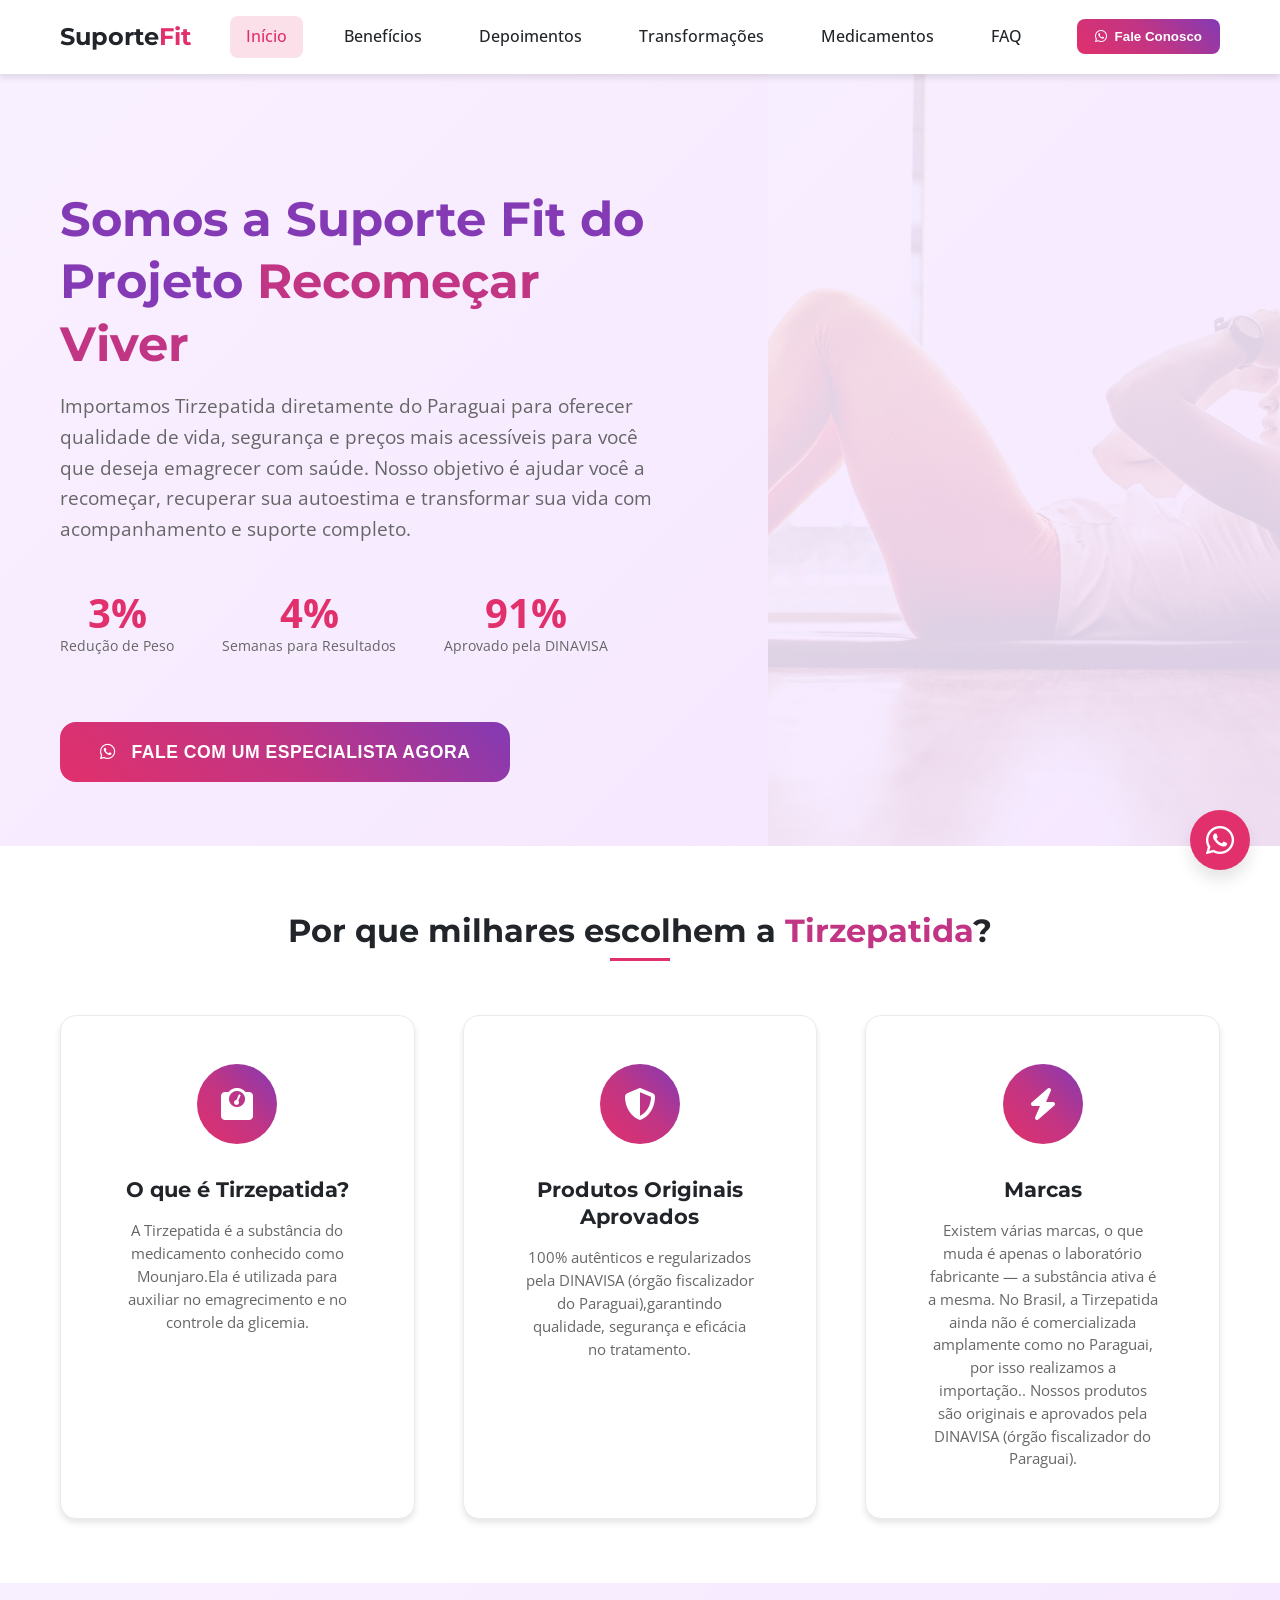
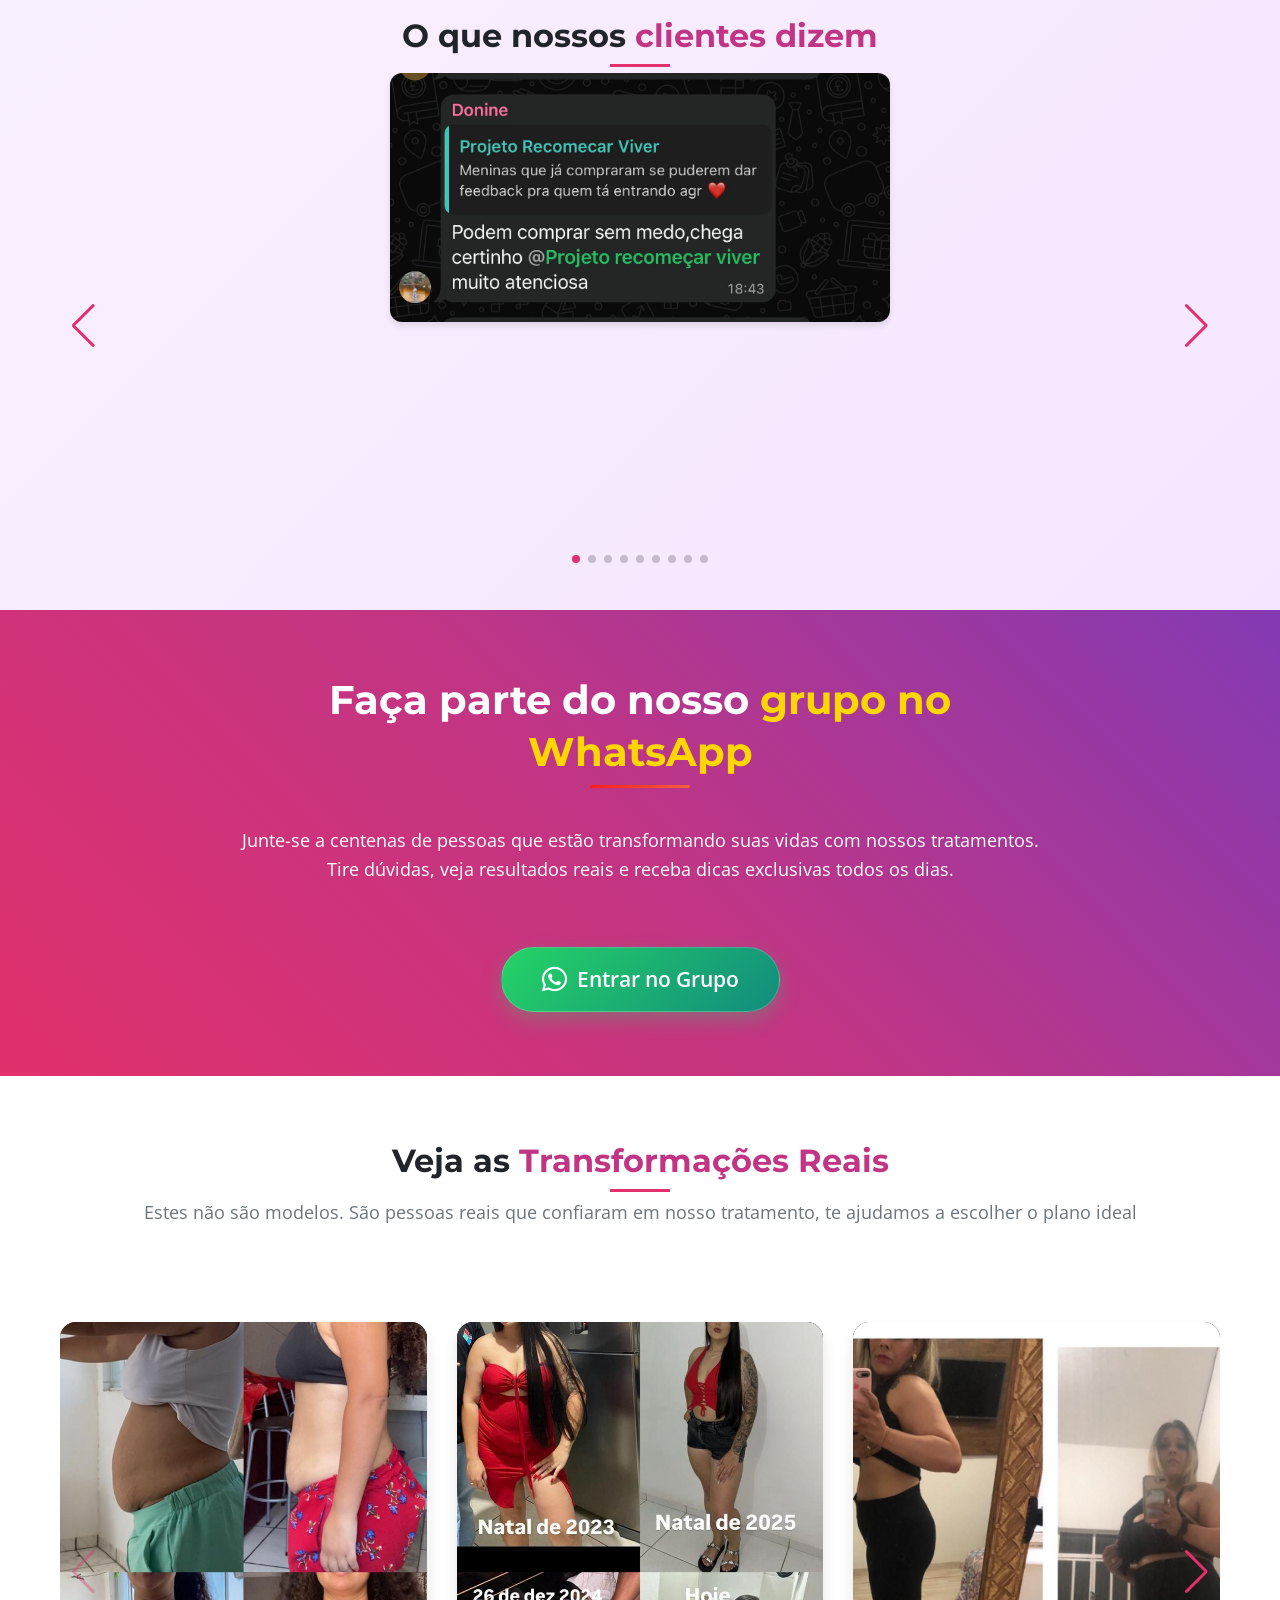
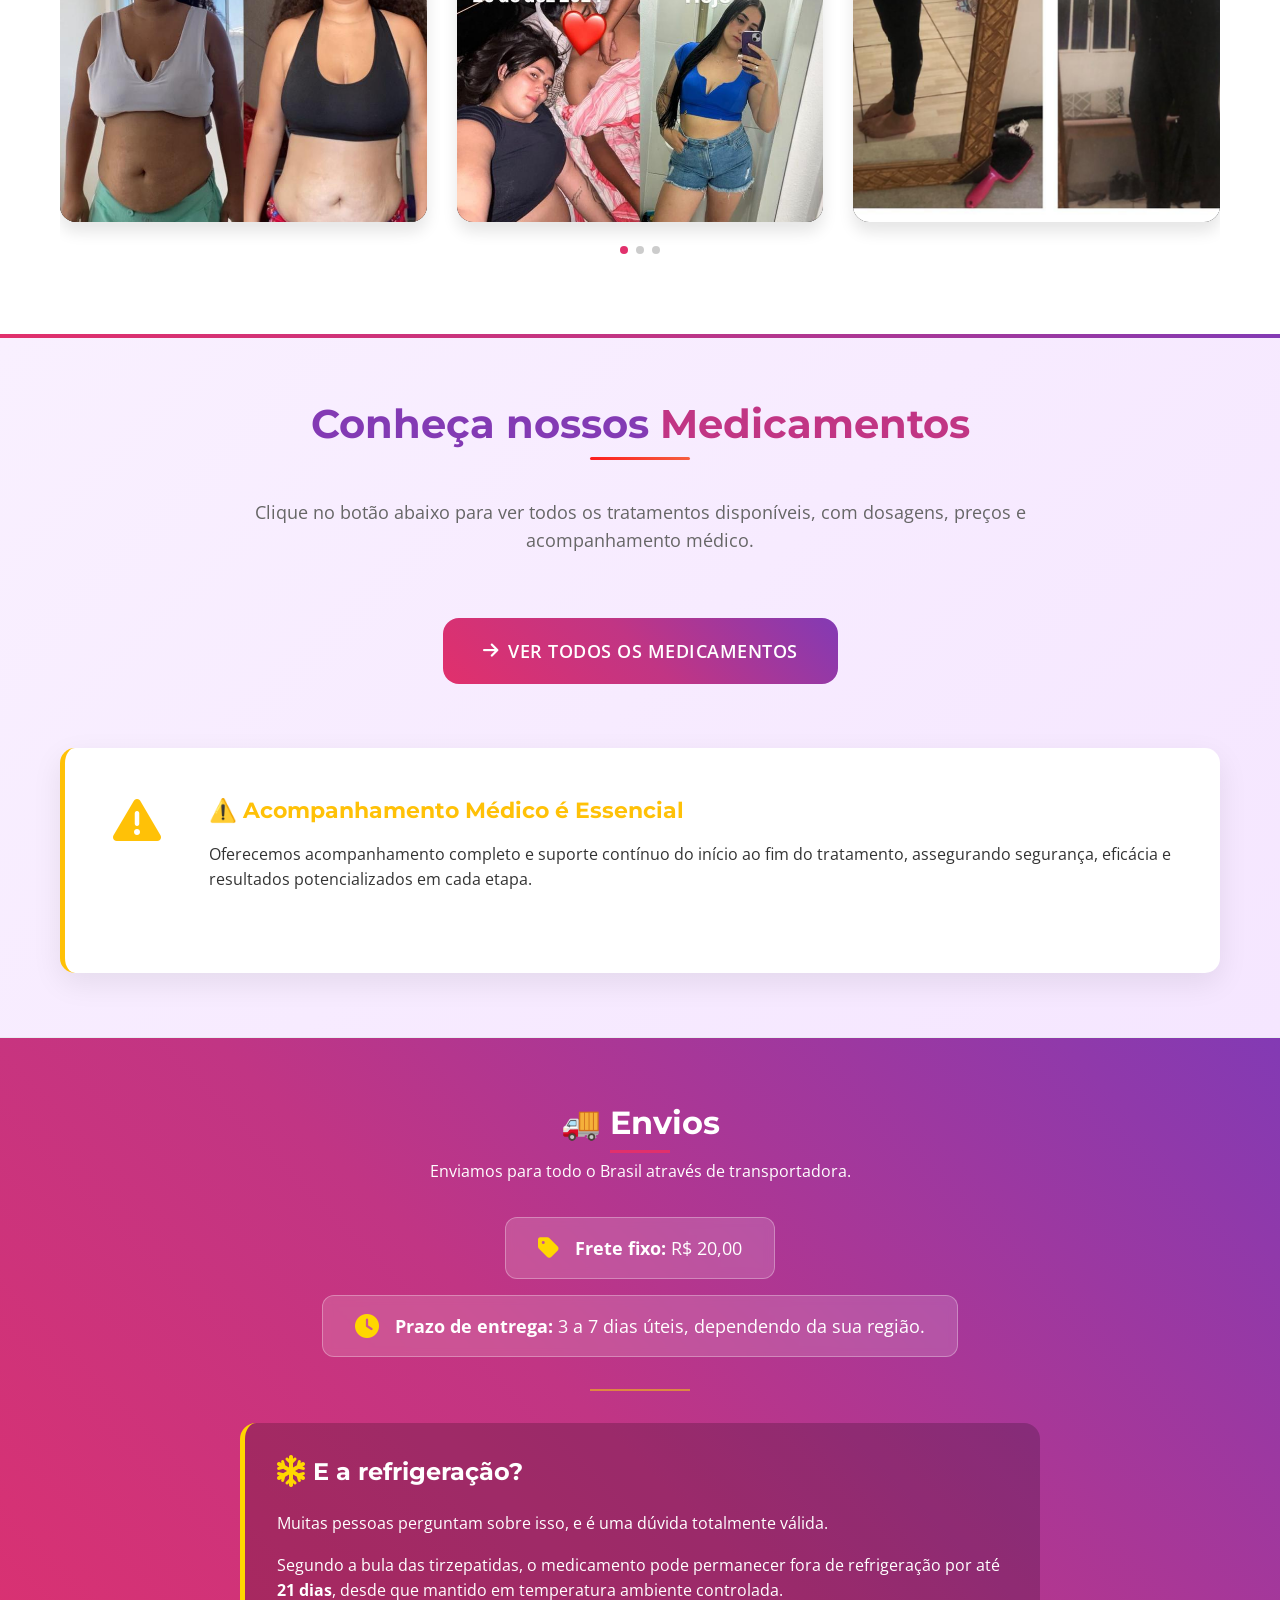
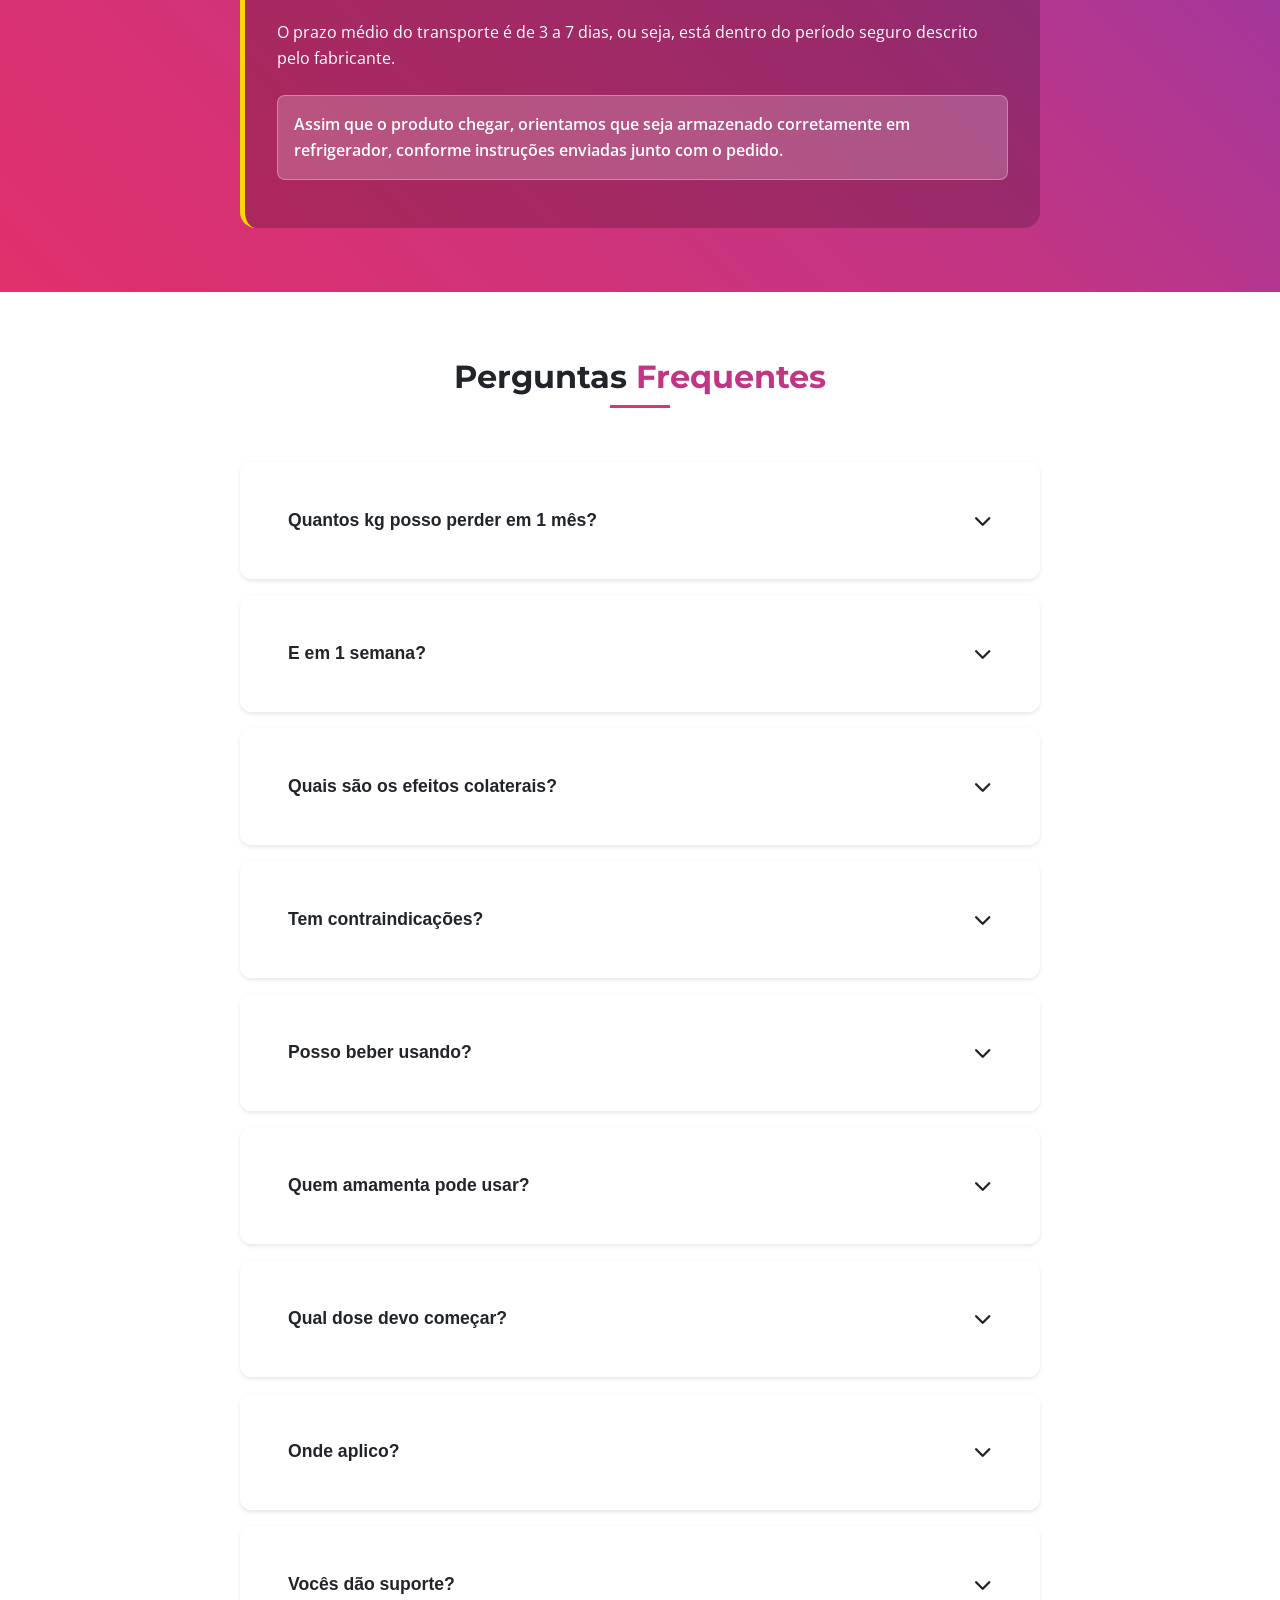
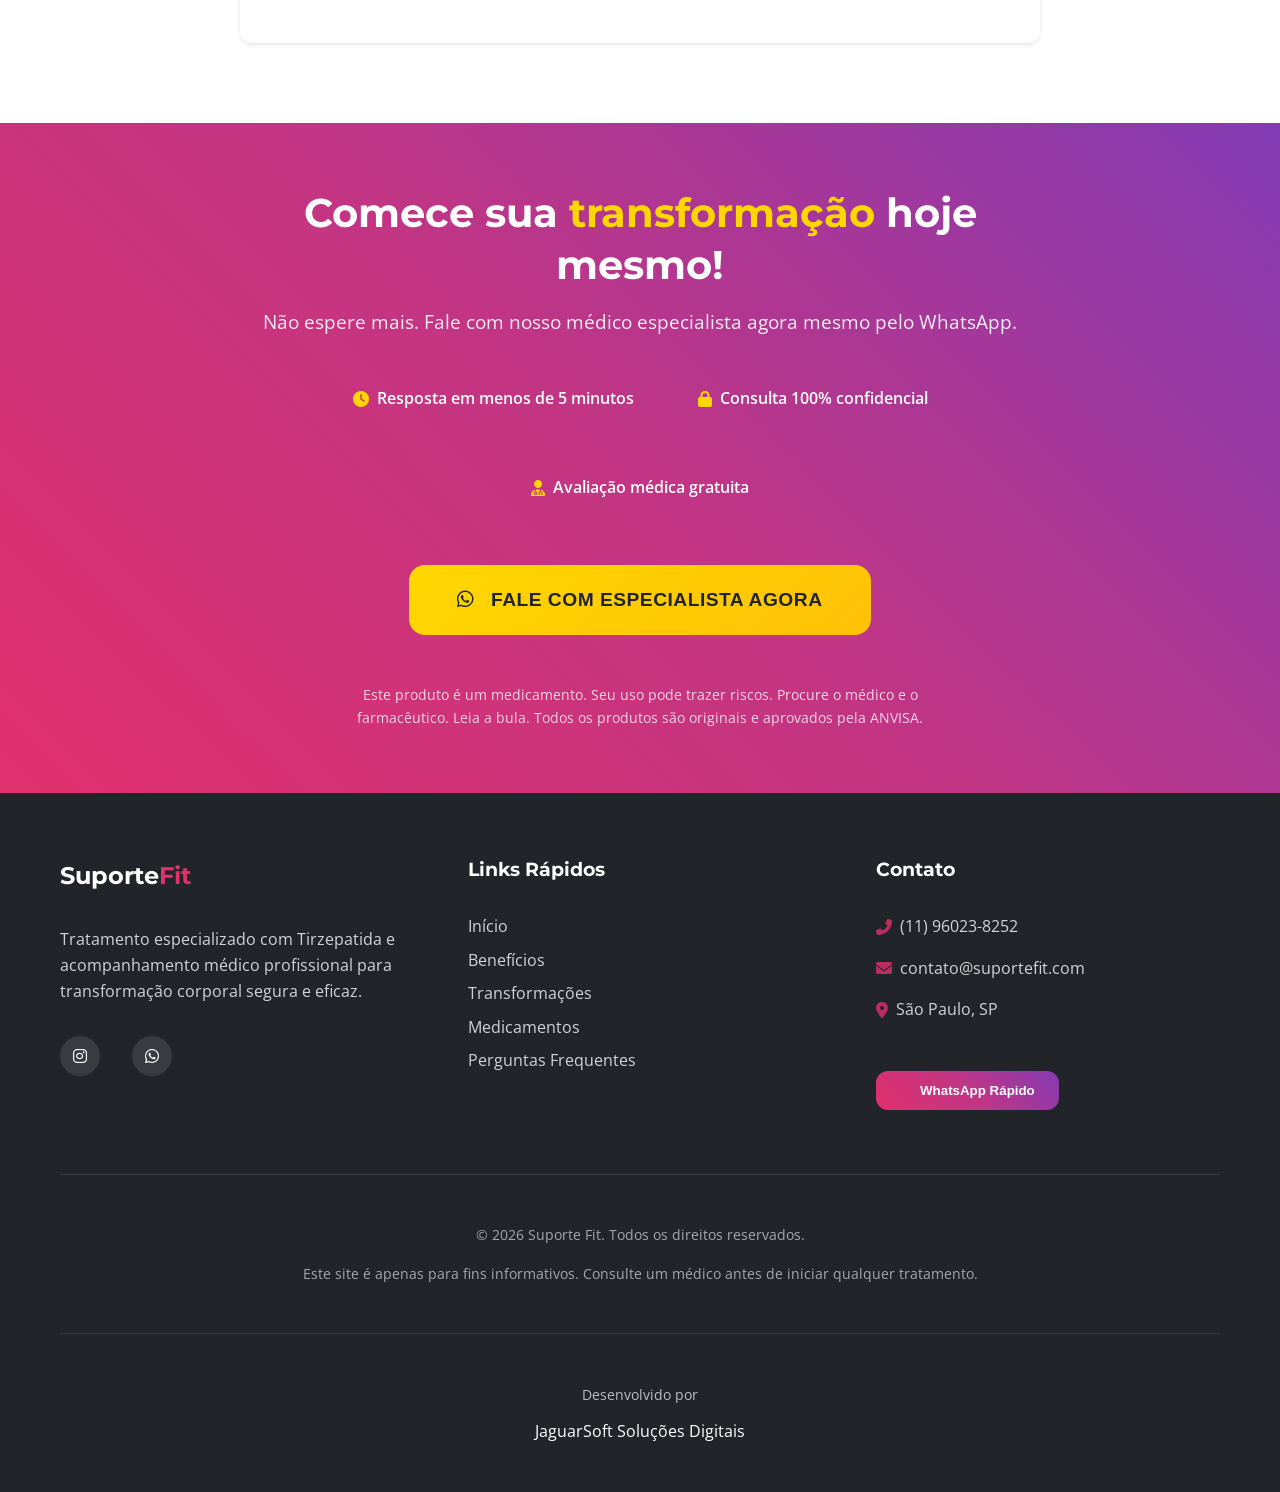
==== index.html @ f331bece "update: fotos" ====
<!DOCTYPE html>
<html lang="pt-br">
<head>
    <meta charset="UTF-8">
    <meta name="viewport" content="width=device-width, initial-scale=1.0">
    <title>Suporte Fit | Transforme Seu Corpo com Tirzepatida</title>
    
    <!-- Fonts -->
    <link rel="preconnect" href="https://fonts.googleapis.com">
    <link rel="preconnect" href="https://fonts.gstatic.com" crossorigin>
    <link href="https://fonts.googleapis.com/css2?family=Montserrat:wght@300;400;500;600;700&family=Open+Sans:wght@300;400;600&display=swap" rel="stylesheet">
    
    <!-- Icons -->
    <link rel="stylesheet" href="https://cdnjs.cloudflare.com/ajax/libs/font-awesome/6.4.0/css/all.min.css">
    
    <!-- Swiper CSS -->
    <link rel="stylesheet" href="https://cdn.jsdelivr.net/npm/swiper@9/swiper-bundle.min.css">
    
    
    <link rel="icon" type="image/x-icon" href="assets/favicon.ico">
    <!-- Nosso CSS externo -->
    <link rel="stylesheet" href="assets/css/style.css">
</head>
<body>
    <!-- WhatsApp Float Button -->
    <div class="whatsapp-float">
        <a href="https://api.whatsapp.com/message/MMY5Y3WPRLYHJ1?autoload=1&app_absent=0" target="_blank" aria-label="Fale conosco no WhatsApp">
            <i class="fab fa-whatsapp"></i>
            <span class="float-text">Fale Conosco</span>
        </a>
    </div>

    <!-- Header & Navigation -->
    <header class="header">
        <div class="container">
            <nav class="navbar">
                <a href="index.html" class="logo">
                    <span class="logo-text">Suporte<span class="logo-highlight">Fit</span></span>
                </a>
                
                <ul class="nav-menu">
                    <li><a href="#home" class="nav-link active">Início</a></li>
                    <li><a href="#beneficios" class="nav-link">Benefícios</a></li>
                    <li><a href="#depoimentos" class="nav-link">Depoimentos</a></li>
                    <li><a href="#transformacoes" class="nav-link">Transformações</a></li>
                    <li><a href="produtos.html" class="nav-link">Medicamentos</a></li>
                    <li><a href="#faq" class="nav-link">FAQ</a></li>
                </ul>
                
                <button class="whatsapp-nav-btn">
                    <i class="fab fa-whatsapp"></i>
                    <span>Fale Conosco</span>
                </button>
                
                <div class="hamburger">
                    <span class="bar"></span>
                    <span class="bar"></span>
                    <span class="bar"></span>
                </div>
            </nav>
        </div>
    </header>

    <!-- Hero Section -->
    <section id="home" class="hero">
        <div class="container">
            <div class="hero-content">
                <h1 class="hero-title">Somos a Suporte Fit do Projeto <span class="highlight">Recomeçar Viver</span></h1>
                <p class="hero-subtitle">Importamos Tirzepatida diretamente do Paraguai para oferecer qualidade de vida, segurança e preços mais acessíveis para você que deseja emagrecer com saúde. Nosso objetivo é ajudar você a recomeçar, recuperar sua autoestima e transformar sua vida com acompanhamento e suporte completo.</p>
                <div class="hero-stats">
                    <div class="stat">
                        <span class="stat-number">-26,6%</span>
                        <span class="stat-label">Redução de Peso</span>
                    </div>
                    <div class="stat">
                        <span class="stat-number">4</span>
                        <span class="stat-label">Semanas para Resultados</span>
                    </div>
                    <div class="stat">
                        <span class="stat-number">100%</span>
                        <span class="stat-label">Aprovado pela DINAVISA</span>
                    </div>
                </div>
                <button class="cta-button hero-cta">
                    <i class="fab fa-whatsapp"></i>
                    FALE COM UM ESPECIALISTA AGORA
                </button>
            </div>
        </div>
    </section>

    <!-- Benefits Section -->
    <section id="beneficios" class="benefits">
        <div class="container">
            <h2 class="section-title">Por que milhares escolhem a <span class="highlight">Tirzepatida</span>?</h2>
            <div class="benefits-grid">
                <div class="benefit-card">
                    <div class="benefit-icon">
                        <i class="fas fa-weight-scale"></i>
                    </div>
                    <h3>O que é Tirzepatida?</h3>
                    <p>A Tirzepatida é a substância do medicamento conhecido como Mounjaro.Ela é utilizada para auxiliar no emagrecimento e no controle da glicemia.</p>
                </div>
                <div class="benefit-card">
                    <div class="benefit-icon">
                        <i class="fas fa-shield-alt"></i>
                    </div>
                    <h3>Produtos Originais Aprovados</h3>
                    <p>100% autênticos e regularizados pela DINAVISA (órgão fiscalizador do Paraguai),garantindo qualidade, segurança e eficácia no tratamento.</p>
                </div>
                <div class="benefit-card">
                    <div class="benefit-icon">
                        <i class="fas fa-bolt"></i>
                    </div>
                    <h3>Marcas</h3>
                    <p>Existem várias marcas, o que muda é apenas o laboratório fabricante — a substância ativa é a mesma.
                        No Brasil, a Tirzepatida ainda não é comercializada amplamente como no Paraguai, por isso realizamos a importação..

                  Nossos produtos são originais e aprovados pela DINAVISA (órgão fiscalizador do Paraguai).</p>
                </div>
            </div>
        </div>
    </section>
    <!-- Testimonials Carousel -->
    <section id="depoimentos" class="testimonials">
        <div class="container">
            <h2 class="section-title">O que nossos <span class="highlight">clientes dizem</span></h2>
            <div class="swiper testimonials-swiper">
                <div class="swiper-wrapper">
                    <!-- Slide 1 -->
                    <div class="swiper-slide">
                        <img src="assets/img/depoimento-1.jpeg" alt="Depoimento" class="testimonial-image">
                    </div>
                    <!-- Slide 2 -->
                    <div class="swiper-slide">
                        <img src="assets/img/depoimento-2.jpeg" alt="Depoimento" class="testimonial-image">
                    </div>
                    <!-- Slide 3 -->
                    <div class="swiper-slide">
                        <img src="assets/img/depoimento-3.jpeg" alt="Depoimento" class="testimonial-image">
                    </div>
                    <!-- Slide 4 -->
                    <div class="swiper-slide">
                        <img src="assets/img/depoimento-4.jpeg" alt="Depoimento" class="testimonial-image">
                    </div>
                    <!-- Slide 5 -->
                    <div class="swiper-slide">
                        <img src="assets/img/depoimento-5.jpeg" alt="Depoimento" class="testimonial-image">
                    </div>
                    <!-- Slide 6 -->
                    <div class="swiper-slide">
                        <img src="assets/img/depoimento-6.jpeg" alt="Depoimento" class="testimonial-image">
                    </div>
                    <!-- Slide 7 -->
                    <div class="swiper-slide">
                        <img src="assets/img/depoimento-7.jpeg" alt="Depoimento" class="testimonial-image">
                    </div>
                    <!-- Slide 8 -->
                    <div class="swiper-slide">
                        <img src="assets/img/depoimento-8.jpeg" alt="Depoimento" class="testimonial-image">
                    </div>
                    <!-- Slide 9 -->
                    <div class="swiper-slide">
                        <img src="assets/img/depoimento-9.jpeg" alt="Depoimento" class="testimonial-image">
                    </div>
                    <!-- Adicione mais slides conforme necessário -->
                </div>
                <!-- Paginação (bolinhas) -->
                <div class="swiper-pagination"></div>
                <!-- Setas de navegação (opcional) -->
                <div class="swiper-button-next"></div>
                <div class="swiper-button-prev"></div>
            </div>
        </div>
    </section>
    <!-- Faça Parte do nosso Grupo -->
    <section id="grupo-whatsapp" class="grupo-whatsapp-section">
        <div class="container">
            <div class="section-header">
                <h2 class="section-title">Faça parte do nosso <span class="highlight">grupo no WhatsApp</span></h2>
                <p class="section-subtitle">Junte-se a centenas de pessoas que estão transformando suas vidas com nossos tratamentos. Tire dúvidas, veja resultados reais e receba dicas exclusivas todos os dias.</p>
                </div>

            <div class="grupo-whatsapp-btn-container">
                <a href="https://chat.whatsapp.com/D7OwinF6PhWEc9DKPg7VlL?mode=gi_t" target="_blank" class="grupo-whatsapp-btn">
                    <i class="fab fa-whatsapp"></i> Entrar no Grupo
                </a>
            </div>
        </div>
    </section>

    <!-- Transformations Carousel (única imagem por card) -->
    <section id="transformacoes" class="transformations">
        <div class="container">
            <h2 class="section-title">Veja as <span class="highlight">Transformações Reais</span></h2>
            <p class="section-subtitle">Estes não são modelos. São pessoas reais que confiaram em nosso tratamento, te ajudamos a escolher o plano ideal</p>
            <div class="swiper transformations-swiper">
                <div class="swiper-wrapper">
                    <!-- Slide 1 - -->
                    <div class="swiper-slide">
                        <div class="transformation-card-single">
                            <img src="assets/img/trasformacao-1.jpeg" alt="transformação" class="transformation-image">
                            <div class="transformation-overlay">
                                <p class="result">-Quer perder até 10kg ?</p>
                                <p class="testimonial">"Recuperei minha autoestima e hoje me sinto muito mais saudável."</p>
                                <button class="plan-button-original whatsapp-btn-small" data-person="">
                                    <i class="fab fa-whatsapp"></i> QUERO ESSES RESULTADOS
                                </button>
                            </div>
                        </div>
                    </div>
                    
                    <!-- Slide 2 -  -->
                    <div class="swiper-slide">
                        <div class="transformation-card-single">
                            <img src="assets/img/trasformacao-2.jpeg" alt="transformação" class="transformation-image">
                            <div class="transformation-overlay">
                                <p class="result">-18kg em 3 meses</p>
                                <p class="testimonial">"Depois de tentar várias dietas sem sucesso, finalmente encontrei uma solução."</p>
                                <button class="plan-button-original whatsapp-btn-small" data-person="">
                                    <i class="fab fa-whatsapp"></i> QUERO ESSES RESULTADOS
                                </button>
                            </div>
                        </div>
                    </div>
                    
                    <!-- Slide 3-->
                    <div class="swiper-slide">
                        <div class="transformation-card-single">
                            <img src="assets/img/trasformacao-3.png" alt="transformação" class="transformation-image">
                            <div class="transformation-overlay">
                                <p class="result">-20kg + Qualidade de vida</p>
                                <p class="testimonial">"O tratamento mudou minha vida completamente. Hoje tenho mais energia."</p>
                                <button class="plan-button-original whatsapp-btn-small" data-person="">
                                    <i class="fab fa-whatsapp"></i> QUERO ESSES RESULTADOS
                                </button>
                            </div>
                        </div>
                    </div>
                    <!-- Slide 4 -->
                    <div class="swiper-slide">
                        <div class="transformation-card-single">
                            <img src="assets/img/trasformacao-4.jpeg" alt="transformação" class="transformation-image">
                            <div class="transformation-overlay">
                                <p class="result">-18kg em 3 meses</p>
                                <p class="testimonial">"Depois de tentar várias dietas sem sucesso, finalmente encontrei uma solução."</p>
                                <button class="plan-button-original whatsapp-btn-small" data-person="">
                                    <i class="fab fa-whatsapp"></i> QUERO ESSES RESULTADOS
                                </button>
                            </div>
                        </div>
                    </div>
                    
                    <!-- Slide 5 -->
                    <div class="swiper-slide">
                        <div class="transformation-card-single">
                            <img src="assets/img/trasformacao-5.jpeg" alt="transformação" class="transformation-image">
                            <div class="transformation-overlay">
                                <p class="result">-20kg + Qualidade de vida</p>
                                <p class="testimonial">"O tratamento mudou minha vida completamente. Hoje tenho mais energia."</p>
                                <button class="plan-button-original whatsapp-btn-small" data-person="">
                                    <i class="fab fa-whatsapp"></i> QUERO ESSES RESULTADOS
                                </button>
                            </div>
                        </div>
                    </div>
                    
                    <!-- Adicione mais slides conforme necessário -->
                </div>
                
                <!-- Paginação e navegação -->
                <div class="swiper-pagination"></div>
                <div class="swiper-button-next"></div>
                <div class="swiper-button-prev"></div>
            </div>
        </div>
    </section>    
    <!-- Seção de Medicamentos (agora redireciona para a página de produtos) -->
    <section id="medicamentos" class="plans-original">
        <div class="container">
            <div class="section-header">
                <h2 class="section-title">Conheça nossos <span class="highlight">Medicamentos</span></h2>
                <p class="section-subtitle">
                    Clique no botão abaixo para ver todos os tratamentos disponíveis, com dosagens, preços e acompanhamento médico.
                </p>
            </div>

            <div class="text-center" style="text-align: center; margin: 3rem 0;">
                <a href="produtos.html" class="cta-button no-wa" style="text-decoration: none; display: inline-flex; align-items: center; gap: 10px;">
                    <i class="fas fa-arrow-right"></i>
                    VER TODOS OS MEDICAMENTOS
                </a>
            </div>

            <!-- Mantém o aviso médico para informação (opcional) -->
            <section class="medical-notice-original" aria-labelledby="medicalNoticeTitle">
                <div class="notice-icon">
                    <i class="fas fa-exclamation-triangle" aria-hidden="true"></i>
                </div>
                <div class="notice-content">
                    <h4 id="medicalNoticeTitle">⚠️ Acompanhamento Médico é Essencial</h4>
                    <p>
                        Oferecemos acompanhamento completo e suporte contínuo do início ao fim do tratamento, assegurando segurança, eficácia e resultados potencializados em cada etapa.
                    </p>
                    <!-- (pode manter ou remover os detalhes, fica a seu critério) -->
                </div>
            </section>
        </div>
    </section>
    <!-- Seção de Envio e Refrigeração -->
    <section class="shipping-section highlight-bg">
        <div class="container">
            <div class="shipping-content">
            <h2 class="section-title">🚚 <span class="highlight">Envios</span></h2>
            <p class="shipping-text">Enviamos para todo o Brasil através de transportadora.</p>

            <div class="shipping-details">
                <div class="shipping-item">
                    <i class="fas fa-tag"></i>
                    <span><strong>Frete fixo:</strong> R$ 20,00</span>
                </div>
                <div class="shipping-item">
                    <i class="fas fa-clock"></i>
                    <span><strong>Prazo de entrega:</strong> 3 a 7 dias úteis, dependendo da sua região.</span>
                </div>
            </div>

            <hr class="shipping-divider">

                <div class="refrigeration-info">
                <h3><i class="fas fa-snowflake"></i> E a refrigeração?</h3>
                <p>Muitas pessoas perguntam sobre isso, e é uma dúvida totalmente válida.</p>
                <p>Segundo a bula das tirzepatidas, o medicamento pode permanecer fora de refrigeração por até <strong>21 dias</strong>, desde que mantido em temperatura ambiente controlada.</p>
                <p>O prazo médio do transporte é de 3 a 7 dias, ou seja, está dentro do período seguro descrito pelo fabricante.</p>
                <p class="refrigeration-note">Assim que o produto chegar, orientamos que seja armazenado corretamente em refrigerador, conforme instruções enviadas junto com o pedido.</p>
                </div>
            </div>
        </div>
    </section>
    <!-- FAQ -->
    <section id="faq" class="faq">
        <div class="container">
            <h2 class="section-title">Perguntas <span class="highlight">Frequentes</span></h2>
            <div class="faq-grid">
                <div class="faq-item">
                    <button class="faq-question">
                        Quantos kg posso perder em 1 mês?
                        <i class="fas fa-chevron-down"></i>
                    </button>
                    <div class="faq-answer">
                        <p>Depende do organismo e da alimentação. Em média, pessoas relatam perda de 3 a 7kg no primeiro mês.</p>
                    </div>
                </div>

                <div class="faq-item">
                    <button class="faq-question">
                        E em 1 semana?
                        <i class="fas fa-chevron-down"></i>
                    </button>
                    <div class="faq-answer">
                        <p>Na primeira semana pode haver redução de inchaço e retenção, mas os resultados variam de pessoa para pessoa.</p>
                    </div>
                </div>

                <div class="faq-item">
                    <button class="faq-question">
                        Quais são os efeitos colaterais?
                        <i class="fas fa-chevron-down"></i>
                    </button>
                    <div class="faq-answer">
                        <p>Os mais comuns são:</p>
                        <ul>
                            <li>Náusea leve</li>
                            <li>Sensação de estômago cheio</li>
                            <li>Diminuição do apetite</li>
                        </ul>
                        <p>Normalmente são leves e melhoram com o tempo.</p>
                    </div>
                </div>

                <div class="faq-item">
                    <button class="faq-question">
                        Tem contraindicações?
                        <i class="fas fa-chevron-down"></i>
                    </button>
                    <div class="faq-answer">
                        <p>Não é indicado para:</p>
                        <ul>
                            <li>Gestantes</li>
                            <li>Mulheres que estão amamentando</li>
                            <li>Pessoas com histórico de alguns problemas hormonais específicos</li>
                        </ul>
                        <p>Sempre orientamos buscar avaliação médica.</p>
                    </div>
                </div>

                <div class="faq-item">
                    <button class="faq-question">
                        Posso beber usando?
                        <i class="fas fa-chevron-down"></i>
                    </button>
                    <div class="faq-answer">
                        <p>O ideal é evitar ou reduzir o consumo de álcool para melhores resultados.</p>
                    </div>
                </div>

                <div class="faq-item">
                    <button class="faq-question">
                        Quem amamenta pode usar?
                        <i class="fas fa-chevron-down"></i>
                    </button>
                    <div class="faq-answer">
                        <p>Não é indicado durante a amamentação.</p>
                    </div>
                </div>

                <div class="faq-item">
                    <button class="faq-question">
                        Qual dose devo começar?
                        <i class="fas fa-chevron-down"></i>
                    </button>
                    <div class="faq-answer">
                        <p>A maioria das pessoas inicia com 2,5mg.</p>
                    </div>
                </div>

                <div class="faq-item">
                    <button class="faq-question">
                        Onde aplico?
                        <i class="fas fa-chevron-down"></i>
                    </button>
                    <div class="faq-answer">
                        <p>A aplicação é subcutânea (embaixo da pele), geralmente:</p>
                        <ul>
                            <li>Abdômen</li>
                            <li>Coxa</li>
                            <li>Braço</li>
                        </ul>
                    </div>
                </div>

                <div class="faq-item">
                    <button class="faq-question">
                        Vocês dão suporte?
                        <i class="fas fa-chevron-down"></i>
                    </button>
                    <div class="faq-answer">
                        <p>Sim. Ensinamos como fracionar, como aplicar, onde aplicar e o armazenamento correto.</p>
                        <p>Tudo através de vídeos explicativos e tutoriais, além de suporte direto no WhatsApp.</p>
                    </div>
                </div>

            </div>
        </div>
    </section>
    <!-- CTA Section -->
    <section class="cta">
        <div class="container">
            <div class="cta-content">
                <h2 class="cta-title">Comece sua <span class="highlight">transformação</span> hoje mesmo!</h2>
                <p class="cta-text">Não espere mais. Fale com nosso médico especialista agora mesmo pelo WhatsApp.</p>
                <div class="cta-features">
                    <div class="cta-feature">
                        <i class="fas fa-clock"></i>
                        <span>Resposta em menos de 5 minutos</span>
                    </div>
                    <div class="cta-feature">
                        <i class="fas fa-lock"></i>
                        <span>Consulta 100% confidencial</span>
                    </div>
                    <div class="cta-feature">
                        <i class="fas fa-user-md"></i>
                        <span>Avaliação médica gratuita</span>
                    </div>
                </div>
                <button class="cta-button whatsapp-cta">
                    <i class="fab fa-whatsapp"></i>
                    FALE COM ESPECIALISTA AGORA
                </button>
                <p class="cta-note">Este produto é um medicamento. Seu uso pode trazer riscos. Procure o médico e o farmacêutico. Leia a bula. Todos os produtos são originais e aprovados pela ANVISA.</p>
            </div>
        </div>
    </section>
    <!-- Footer -->
    <footer class="footer">
        <div class="container">
            <div class="footer-content">
                <div class="footer-brand">
                    <div class="logo">
                        <span class="logo-text-footer">Suporte<span class="logo-highlight">Fit</span></span>
                    </div>
                    <p class="footer-description">Tratamento especializado com Tirzepatida e acompanhamento médico profissional para transformação corporal segura e eficaz.</p>
                    <div class="social-icons">
                        <a href="https://www.instagram.com/recomecarviver01?igsh=MXBnYmNoMTl4dWh5aw%3D%3D&utm_source=qr" aria-label="Instagram"><i class="fab fa-instagram"></i></a>
                        <!-- <a href="#" aria-label="Facebook"><i class="fab fa-facebook-f"></i></a> -->
                        <a href="https://wa.me/5511960238252" aria-label="WhatsApp"><i class="fab fa-whatsapp"></i></a>
                    </div>
                </div>
                
                <div class="footer-links">
                    <h3>Links Rápidos</h3>
                    <ul>
                        <li><a href="#home">Início</a></li>
                        <li><a href="#beneficios">Benefícios</a></li>
                        <li><a href="#transformacoes">Transformações</a></li>
                        <li><a href="#medicamentos">Medicamentos</a></li>
                        <li><a href="#faq">Perguntas Frequentes</a></li>
                    </ul>
                </div>
                
                <div class="footer-contact">
                    <h3>Contato</h3>
                    <ul>
                        <li><i class="fas fa-phone-alt"></i> (11) 96023-8252</li>
                        <li><i class="fas fa-envelope"></i> contato@suportefit.com</li>
                        <li><i class="fas fa-map-marker-alt"></i> São Paulo, SP</li>
                    </ul>
                    <button class="footer-btn">
                        <i class="fab fa-whatsapp"></i> WhatsApp Rápido
                    </button>
                </div>
            </div>
            
            <div class="footer-bottom">
                <p>&copy; 2023 Suporte Fit. Todos os direitos reservados.</p>
                <p>Este site é apenas para fins informativos. Consulte um médico antes de iniciar qualquer tratamento.</p>
            </div>
            
            <div class="footer-credits">
                <div class="credits-content">
                    <span class="credits-text">Desenvolvido por</span>
                    <div class="jaguarsoft-logo">
                            <text x="40" y="20" font-family="Arial, sans-serif" font-size="14" font-weight="bold" 
                                  fill="url(#jaguarGradient)">
                                JaguarSoft
                            </text>
                            <text x="40" y="27" font-family="Arial, sans-serif" font-size="8" fill="#666">
                                Soluções Digitais
                            </text>
                    </div>
                </div>
            </div>
        </div>
    </footer>

    <!-- Swiper JS -->
    <script src="https://cdn.jsdelivr.net/npm/swiper@9/swiper-bundle.min.js"></script>
    
    <!-- Nosso JavaScript externo -->
    <script src="assets/js/script.js"></script>
</body>
</html>
---- assets/css/style.css ----
/* Reset & Base Styles */
* {
    margin: 0;
    padding: 0;
    box-sizing: border-box;
}

:root {
    /* Cores Rosadas/Arroxeadas do site original */
    --primary: #E1306C;
    --primary-dark: #C13584;
    --primary-darker: #833AB4;
    --secondary: #FD1D1D;
    --accent: #F56040;
    
    /* Gradiente similar ao do site */
    --gradient-primary: linear-gradient(45deg, #E1306C, #C13584, #833AB4);
    --gradient-secondary: linear-gradient(45deg, #FD1D1D, #F56040);
    
    /* Cores neutras */
    --light: #F8F9FA;
    --dark: #212529;
    --gray: #6C757D;
    --light-gray: #F5F5F5;
    --white: #FFFFFF;
    
    /* Cores de texto */
    --text-dark: #333333;
    --text-light: #666666;
    
    /* Cores funcionais */
    --success: #28a745;
    --warning: #ffc107;
    --danger: #dc3545;
    --info: #17a2b8;
    
    /* Tipografia */
    --font-heading: 'Montserrat', sans-serif;
    --font-body: 'Open Sans', sans-serif;
    
    /* Spacing */
    --spacing-xs: 0.5rem;
    --spacing-sm: 1rem;
    --spacing-md: 2rem;
    --spacing-lg: 3rem;
    --spacing-xl: 4rem;
    
    /* Shadows */
    --shadow-sm: 0 2px 4px rgba(0,0,0,0.1);
    --shadow-md: 0 4px 6px rgba(0,0,0,0.1);
    --shadow-lg: 0 10px 15px rgba(0,0,0,0.1);
    --shadow-xl: 0 20px 25px rgba(0,0,0,0.1);
    
    /* Border Radius */
    --radius-sm: 8px;
    --radius-md: 12px;
    --radius-lg: 16px;
    --radius-xl: 24px;
}

html {
    scroll-behavior: smooth;
    scroll-padding-top: 80px;
}

body {
    font-family: var(--font-body);
    line-height: 1.6;
    color: var(--dark);
    background-color: var(--white);
    overflow-x: hidden;
}

.container {
    width: 100%;
    max-width: 1200px;
    margin: 0 auto;
    padding: 0 var(--spacing-sm);
}

/* Typography */
h1, h2, h3, h4 {
    font-family: var(--font-heading);
    font-weight: 700;
    line-height: 1.3;
    margin-bottom: var(--spacing-sm);
}

h1 {
    font-size: 2.5rem;
}

h2 {
    font-size: 2rem;
}

h3 {
    font-size: 1.5rem;
}

p {
    margin-bottom: var(--spacing-sm);
}

.highlight {
    color: var(--primary-dark);
}

.section-title {
    text-align: center;
    margin-bottom: var(--spacing-sm);
    position: relative;
}

.section-title::after {
    content: '';
    position: absolute;
    bottom: -10px;
    left: 50%;
    transform: translateX(-50%);
    width: 60px;
    height: 3px;
    background: var(--primary);
}

.section-subtitle {
    text-align: center;
    color: var(--gray);
    margin-bottom: var(--spacing-lg);
    font-size: 1.1rem;
}

/* Header & Navigation */
.header {
    position: fixed;
    top: 0;
    left: 0;
    width: 100%;
    background: var(--white);
    box-shadow: var(--shadow-md);
    z-index: 1000;
    padding: var(--spacing-sm) 0;
    transition: all 0.3s ease;
}

.navbar {
    display: flex;
    justify-content: space-between;
    align-items: center;
}

.logo {
    display: flex;
    align-items: center;
    gap: var(--spacing-xs);
    text-decoration: none;
}

.logo img {
    width: 40px;
    height: 40px;
}

.plan-card-original img {
    width: 100%;
    height: 250px;       /* altura padrão */
    object-fit: contain; /* mantém proporção sem cortar */
    display: block;
    margin: 20px auto;
}

.peptide-support {
    background: var(--gradient-primary);
    color: white;
    padding: 2rem;
    border-radius: var(--radius-lg);
    margin: 2rem auto;
    text-align: center;
    max-width: 800px;
}

.logo-text {
    font-family: var(--font-heading);
    font-size: 1.5rem;
    font-weight: 700;
    color: var(--dark);
}
.logo-text-footer {
    font-family: var(--font-heading);
    font-size: 1.5rem;
    font-weight: 700;
    color: var(--white);
}
.logo-highlight {
    color: var(--primary);
}

.nav-menu {
    display: flex;
    list-style: none;
    gap: var(--spacing-md);
}

.nav-link {
    text-decoration: none;
    color: var(--dark);
    font-weight: 500;
    padding: var(--spacing-xs) var(--spacing-sm);
    border-radius: var(--radius-sm);
    transition: all 0.3s ease;
}

.nav-link:hover,
.nav-link.active {
    color: var(--primary);
    background: rgba(225, 48, 108, 0.1);
}

.whatsapp-nav-btn {
    background: var(--gradient-primary);
    color: var(--white);
    border: none;
    padding: 0.75rem 1.5rem;
    border-radius: var(--radius-md);
    font-weight: 600;
    cursor: pointer;
    display: flex;
    align-items: center;
    gap: var(--spacing-xs);
    transition: all 0.3s ease;
}

.whatsapp-nav-btn:hover {
    background: var(--gradient-secondary);
    transform: translateY(-2px);
    box-shadow: var(--shadow-md);
}

.hamburger {
    display: none;
    cursor: pointer;
    flex-direction: column;
    gap: 4px;
}

.bar {
    width: 25px;
    height: 3px;
    background: var(--dark);
    border-radius: 2px;
    transition: 0.3s;
}

/* Hero Section */
.hero {
    background: linear-gradient(135deg, #f9f0ff 0%, #f5e6ff 100%);
    padding: 8rem 0 var(--spacing-xl);
    margin-top: 60px;
    position: relative;
    overflow: hidden;
}

.hero::before {
    content: '';
    position: absolute;
    top: 0;
    right: 0;
    width: 40%;
    height: 100%;
    background: url('../img/hero-bg.jpg') no-repeat center/cover;
    opacity: 0.1;
}

.hero-content {
    max-width: 600px;
    position: relative;
    z-index: 1;
}

.hero-title {
    font-size: 3rem;
    margin-bottom: var(--spacing-sm);
    color: var(--primary-darker);
}

.hero-subtitle {
    font-size: 1.2rem;
    color: var(--text-light);
    margin-bottom: var(--spacing-lg);
}

.hero-stats {
    display: flex;
    gap: var(--spacing-lg);
    margin-bottom: var(--spacing-xl);
}

@media (max-width: 768px) {

    .hero {
        padding: 6rem 1.5rem 3rem;
    }

    .hero::before {
        width: 100%;
        height: 100%;
        right: 0;
        opacity: 0.08;
        background-position: center top;
    }

    .hero-content {
        max-width: 100%;
    }

    .hero-title {
        font-size: 2rem;
    }

    .hero-subtitle {
        font-size: 1rem;
    }

    .hero-stats {
        flex-direction: column;
        gap: 1.5rem;
    }
}

.stat {
    text-align: center;
}

.stat-number {
    display: block;
    font-size: 2.5rem;
    font-weight: 700;
    color: var(--primary);
    line-height: 1;
}

.stat-label {
    font-size: 0.9rem;
    color: var(--text-light);
}

.cta-button {
    background: var(--gradient-primary);
    color: var(--white);
    border: none;
    padding: 1.2rem 2.5rem;
    border-radius: var(--radius-lg);
    font-size: 1.1rem;
    font-weight: 600;
    cursor: pointer;
    display: inline-flex;
    align-items: center;
    gap: var(--spacing-sm);
    transition: all 0.3s ease;
    text-transform: uppercase;
    letter-spacing: 0.5px;
}

.cta-button:hover {
    background: var(--gradient-secondary);
    transform: translateY(-3px);
    box-shadow: var(--shadow-lg);
}

/* WhatsApp Float Button */
.whatsapp-float {
    position: fixed;
    bottom: 30px;
    right: 30px;
    z-index: 1000;
}

.whatsapp-float a {
    background: var(--primary);
    color: var(--white);
    width: 60px;
    height: 60px;
    border-radius: 50%;
    display: flex;
    align-items: center;
    justify-content: center;
    text-decoration: none;
    box-shadow: var(--shadow-lg);
    position: relative;
    transition: all 0.3s ease;
    animation: float 3s ease-in-out infinite;
}

.whatsapp-float a:hover {
    background: var(--primary-dark);
    transform: scale(1.1);
    box-shadow: var(--shadow-xl);
}

.whatsapp-float i {
    font-size: 2rem;
}

.float-text {
    position: absolute;
    right: 70px;
    background: var(--white);
    color: var(--dark);
    padding: 8px 15px;
    border-radius: var(--radius-sm);
    font-weight: 600;
    white-space: nowrap;
    box-shadow: var(--shadow-md);
    opacity: 0;
    visibility: hidden;
    transition: all 0.3s ease;
}

.whatsapp-float:hover .float-text {
    opacity: 1;
    visibility: visible;
    right: 80px;
}

@keyframes float {
    0%, 100% { transform: translateY(0); }
    50% { transform: translateY(-10px); }
}

/* Benefits Section */
.benefits {
    padding: var(--spacing-xl) 0;
    background: var(--white);
}

.benefits-grid {
    display: grid;
    grid-template-columns: repeat(auto-fit, minmax(250px, 1fr));
    gap: var(--spacing-lg);
    margin-top: var(--spacing-xl);
}
.benefit-card {
    background: var(--white);
    padding: var(--spacing-lg);
    border-radius: var(--radius-lg);
    text-align: center;
    transition: all 0.3s ease;
    box-shadow: var(--shadow-md);
    border: 1px solid #e9ecef;
    
    /* Garantir mesma altura para todos */
    display: flex;
    flex-direction: column;
    height: 100%; /* Para que todos os cards ocupem a altura máxima da célula do grid */
}

.benefit-icon {
    width: 80px;
    height: 80px;
    background: var(--gradient-primary);
    border-radius: 50%;
    display: flex;
    align-items: center;
    justify-content: center;
    margin: 0 auto var(--spacing-md);
    flex-shrink: 0; /* Evita que o ícone encolha */
}

.benefit-card h3 {
    font-size: 1.3rem;
    margin-bottom: var(--spacing-sm);
    flex-shrink: 0; /* Título não encolhe */
}

.benefit-card p {
    flex-grow: 1; /* Faz o texto ocupar o espaço restante, alinhando todos os cards */
    margin-bottom: 0; /* Remove margem inferior extra */
    font-size: 0.95rem;
    line-height: 1.5;
    color: var(--text-light);
}
.benefit-card:hover {
    transform: translateY(-10px);
    box-shadow: var(--shadow-xl);
    border-color: var(--primary);
}

.benefit-icon {
    width: 80px;
    height: 80px;
    background: var(--gradient-primary);
    border-radius: 50%;
    display: flex;
    align-items: center;
    justify-content: center;
    margin: 0 auto var(--spacing-md);
}

.benefit-icon i {
    font-size: 2rem;
    color: var(--white);
}

/* Transformations Carousel */
.transformations {
    padding: var(--spacing-xl) 0;
    background: var(--white);
}

.transformations-swiper {
    padding: var(--spacing-lg) 0;
}

.transformation-card {
    background: var(--white);
    border-radius: var(--radius-lg);
    overflow: hidden;
    box-shadow: var(--shadow-lg);
}

.before-after {
    display: grid;
    grid-template-columns: 1fr 1fr;
    gap: var(--spacing-sm);
    padding: var(--spacing-md);
    position: relative;
}

.before, .after {
    position: relative;
    border-radius: var(--radius-md);
    overflow: hidden;
    height: 300px;
}

.before img, .after img {
    width: 100%;
    height: 100%;
    object-fit: cover;
    transition: transform 0.3s ease;
}

.before:hover img, .after:hover img {
    transform: scale(1.05);
}

.label {
    position: absolute;
    top: 10px;
    left: 10px;
    background: var(--white);
    padding: 5px 15px;
    border-radius: 20px;
    font-weight: 600;
    font-size: 0.9rem;
    box-shadow: var(--shadow-sm);
}

.transformation-info {
    padding: var(--spacing-lg);
}

.result {
    color: var(--primary);
    font-weight: 600;
    font-size: 1.1rem;
    margin-bottom: var(--spacing-sm);
}

/* SEÇÃO DE PLANOS ORIGINAL */
.plans-original {
    padding: var(--spacing-xl) 0;
    background: linear-gradient(135deg, #f9f0ff 0%, #f5e6ff 100%);
    position: relative;
    overflow: hidden;
}

.plans-original::before {
    content: '';
    position: absolute;
    top: 0;
    left: 0;
    right: 0;
    height: 4px;
    background: var(--gradient-primary);
}

.section-header {
    text-align: center;
    margin-bottom: var(--spacing-xl);
    max-width: 800px;
    margin-left: auto;
    margin-right: auto;
}

.section-header .section-title {
    font-size: 2.5rem;
    color: var(--primary-darker);
    margin-bottom: var(--spacing-sm);
    position: relative;
    display: inline-block;
}

.section-header .section-title::after {
    content: '';
    position: absolute;
    bottom: -10px;
    left: 50%;
    transform: translateX(-50%);
    width: 100px;
    height: 3px;
    background: var(--gradient-secondary);
    border-radius: 2px;
}

.section-header .section-subtitle {
    color: var(--text-light);
    font-size: 1.1rem;
    line-height: 1.6;
    margin-top: var(--spacing-md);
}

/* Container dos planos */
.plans-container-original {
    display: grid;
    grid-template-columns: repeat(auto-fit, minmax(280px, 1fr));
    gap: var(--spacing-lg);
    margin-bottom: var(--spacing-xl);
}

/* Cartão de plano */
.plan-card-original {
    background: var(--white);
    border-radius: 15px;
    padding: var(--spacing-lg);
    box-shadow: 0 10px 30px rgba(0, 0, 0, 0.08);
    transition: all 0.3s ease;
    position: relative;
    border: 1px solid #e9ecef;
    display: flex;
    flex-direction: column;
    height: 100%;
}

.plan-card-original:hover {
    transform: translateY(-10px);
    box-shadow: 0 20px 40px rgba(0, 0, 0, 0.12);
    border-color: var(--primary);
}

.plan-card-original.popular {
    border: 2px solid var(--primary);
    transform: scale(1.02);
}

.plan-card-original.popular:hover {
    transform: scale(1.02) translateY(-10px);
}

.popular-badge {
    position: absolute;
    top: -12px;
    left: 50%;
    transform: translateX(-50%);
    background: var(--gradient-primary);
    color: white;
    padding: 8px 24px;
    border-radius: 20px;
    font-weight: 700;
    font-size: 0.9rem;
    text-transform: uppercase;
    letter-spacing: 0.5px;
    box-shadow: 0 4px 12px rgba(225, 48, 108, 0.3);
    z-index: 1;
}

/* Header do plano */
.plan-header-original {
    text-align: center;
    margin-bottom: var(--spacing-md);
    padding-bottom: var(--spacing-md);
    border-bottom: 1px solid #e9ecef;
}

.plan-title {
    font-size: 1.3rem;
    color: var(--dark);
    margin-bottom: var(--spacing-sm);
    font-weight: 700;
}

.plan-quantity {
    font-size: 2rem;
    color: var(--primary);
    font-weight: 800;
    margin: var(--spacing-xs) 0;
    line-height: 1;
}

.plan-dosage {
    color: var(--text-light);
    font-size: 0.9rem;
    margin-top: var(--spacing-xs);
}

/* Preço */
.plan-price-original {
    text-align: center;
    margin: var(--spacing-lg) 0;
}

.price-main {
    font-size: 2.8rem;
    font-weight: 800;
    color: var(--primary-darker);
    line-height: 1;
    margin-bottom: var(--spacing-xs);
}

.price-old {
    font-size: 1.2rem;
    color: var(--gray);
    text-decoration: line-through;
    margin-bottom: var(--spacing-xs);
}

.price-installment {
    color: var(--text-light);
    font-size: 0.9rem;
    margin-bottom: var(--spacing-xs);
}

.price-save {
    display: inline-block;
    background: rgba(40, 167, 69, 0.1);
    color: var(--success);
    padding: 5px 15px;
    border-radius: 20px;
    font-weight: 600;
    font-size: 0.9rem;
    margin-top: var(--spacing-xs);
}

/* Features */
.plan-features-original {
    flex-grow: 1;
    margin-bottom: var(--spacing-lg);
}

.feature-item {
    display: flex;
    align-items: flex-start;
    gap: var(--spacing-sm);
    margin-bottom: var(--spacing-sm);
    padding: 8px 0;
    border-bottom: 1px dashed #f0f0f0;
}

.feature-item:last-child {
    border-bottom: none;
}

.feature-item i {
    color: var(--success);
    font-size: 1.1rem;
    margin-top: 2px;
    flex-shrink: 0;
}

.feature-item span {
    color: var(--text-dark);
    font-size: 0.95rem;
    line-height: 1.4;
}

/* Botão */
.plan-button-original {
    background: var(--gradient-primary);
    color: white;
    border: none;
    padding: 16px 24px;
    border-radius: 10px;
    font-size: 1.1rem;
    font-weight: 700;
    cursor: pointer;
    display: flex;
    align-items: center;
    justify-content: center;
    gap: var(--spacing-sm);
    transition: all 0.3s ease;
    text-transform: uppercase;
    letter-spacing: 0.5px;
    margin-top: auto;
}

.plan-button-original:hover {
    background: var(--gradient-secondary);
    transform: translateY(-3px);
    box-shadow: 0 10px 20px rgba(253, 29, 29, 0.2);
}

.plan-button-original.popular-button {
    background: var(--gradient-secondary);
}

.plan-button-original.popular-button:hover {
    background: var(--gradient-primary);
}

/* Aviso Médico */
.medical-notice-original {
    background: white;
    border-radius: 15px;
    padding: var(--spacing-lg);
    box-shadow: 0 10px 30px rgba(0, 0, 0, 0.08);
    border-left: 5px solid var(--warning);
    display: flex;
    gap: var(--spacing-lg);
    margin-top: var(--spacing-xl);
}

.notice-icon {
    flex-shrink: 0;
}

.notice-icon i {
    font-size: 3rem;
    color: var(--warning);
}

.notice-content h4 {
    color: var(--warning);
    margin-bottom: var(--spacing-sm);
    font-size: 1.4rem;
}

.notice-content p {
    color: var(--text-dark);
    margin-bottom: var(--spacing-md);
    line-height: 1.6;
}

.notice-features {
    display: grid;
    grid-template-columns: repeat(auto-fit, minmax(250px, 1fr));
    gap: var(--spacing-md);
    margin: var(--spacing-lg) 0;
}

.notice-feature {
    display: flex;
    align-items: center;
    gap: var(--spacing-sm);
}

.notice-feature i {
    color: var(--primary);
    font-size: 1.2rem;
    width: 30px;
    text-align: center;
}

.notice-feature span {
    color: var(--text-dark);
    font-size: 0.95rem;
}

.legal-warning {
    background: rgba(255, 193, 7, 0.1);
    border: 1px solid rgba(255, 193, 7, 0.3);
    border-radius: 8px;
    padding: var(--spacing-md);
    margin-top: var(--spacing-lg);
}

.legal-warning p {
    color: #856404;
    margin: 0;
    font-size: 0.95rem;
    line-height: 1.5;
}

/* Testimonials */
.testimonials {
    padding: var(--spacing-xl) 0;
    background: linear-gradient(135deg, #f9f0ff 0%, #f5e6ff 100%);;
}

.testimonials-grid {
    display: grid;
    grid-template-columns: repeat(auto-fit, minmax(300px, 1fr));
    gap: var(--spacing-lg);
    margin-top: var(--spacing-xl);
}

.testimonial-card {
    background: var(--white);
    padding: var(--spacing-lg);
    border-radius: var(--radius-lg);
    box-shadow: var(--shadow-md);
    border: 1px solid #e9ecef;
    transition: all 0.3s ease;
}

.testimonial-card:hover {
    transform: translateY(-5px);
    box-shadow: var(--shadow-lg);
    border-color: var(--primary);
}

.testimonial-header {
    display: flex;
    align-items: center;
    gap: var(--spacing-sm);
    margin-bottom: var(--spacing-md);
}

.client-avatar {
    width: 60px;
    height: 60px;
    background: var(--light-gray);
    border-radius: 50%;
    display: flex;
    align-items: center;
    justify-content: center;
}

.client-avatar i {
    font-size: 2rem;
    color: var(--gray);
}

.client-result {
    color: var(--primary);
    font-weight: 600;
    font-size: 0.9rem;
}

.testimonial-text {
    font-style: italic;
    color: var(--gray);
    margin-bottom: var(--spacing-md);
}

.stars {
    color: #FFD700;
    font-size: 1.1rem;
}

/* FAQ */
.faq {
    padding: var(--spacing-xl) 0;
    background: var(--white);
}

.faq-grid {
    max-width: 800px;
    margin: var(--spacing-xl) auto 0;
}

.faq-item {
    margin-bottom: var(--spacing-sm);
    border-radius: var(--radius-md);
    overflow: hidden;
    box-shadow: var(--shadow-sm);
}

.faq-question {
    width: 100%;
    background: var(--white);
    border: none;
    padding: var(--spacing-lg);
    text-align: left;
    font-size: 1.1rem;
    font-weight: 600;
    color: var(--dark);
    cursor: pointer;
    display: flex;
    justify-content: space-between;
    align-items: center;
    transition: all 0.3s ease;
}

.faq-question:hover {
    background: var(--light-gray);
}

.faq-question i {
    transition: transform 0.3s ease;
}

.faq-question.active i {
    transform: rotate(180deg);
}

.faq-answer {
    background: var(--white);
    padding: 0 var(--spacing-lg);
    max-height: 0;
    overflow: hidden;
    transition: all 0.3s ease;
}

.faq-answer.active {
    padding: var(--spacing-lg);
    max-height: 500px;
}

/* CTA Section */
.cta {
    padding: var(--spacing-xl) 0;
    background: var(--gradient-primary);
    color: var(--white);
}

.cta-content {
    max-width: 800px;
    margin: 0 auto;
    text-align: center;
}

.cta-title {
    color: var(--white);
    font-size: 2.5rem;
    margin-bottom: var(--spacing-sm);
}

.cta-title .highlight {
    color: #FFD700;
}

.cta-text {
    font-size: 1.2rem;
    margin-bottom: var(--spacing-lg);
    opacity: 0.9;
}

.cta-features {
    display: flex;
    justify-content: center;
    gap: var(--spacing-xl);
    margin-bottom: var(--spacing-xl);
    flex-wrap: wrap;
}

.cta-feature {
    display: flex;
    align-items: center;
    gap: var(--spacing-xs);
    font-weight: 600;
}

.cta-feature i {
    color: #FFD700;
}

.whatsapp-cta {
    background: linear-gradient(135deg, #FFD700 0%, #FFC107 100%);
    color: var(--dark);
    font-size: 1.2rem;
    padding: 1.5rem 3rem;
    margin-bottom: var(--spacing-lg);
}

.whatsapp-cta:hover {
    background: linear-gradient(135deg, #FFC107 0%, #FFA000 100%);
}

.cta-note {
    font-size: 0.9rem;
    opacity: 0.8;
    max-width: 600px;
    margin: 0 auto;
}

/* Footer */
.footer {
    background: var(--dark);
    color: var(--white);
    padding: var(--spacing-xl) 0 var(--spacing-lg);
}

.footer-content {
    display: grid;
    grid-template-columns: repeat(auto-fit, minmax(250px, 1fr));
    gap: var(--spacing-xl);
    margin-bottom: var(--spacing-xl);
}

.footer-description {
    opacity: 0.8;
    margin: var(--spacing-md) 0;
}

.social-icons {
    display: flex;
    gap: var(--spacing-md);
}

.social-icons a {
    color: var(--white);
    width: 40px;
    height: 40px;
    border-radius: 50%;
    background: rgba(255, 255, 255, 0.1);
    display: flex;
    align-items: center;
    justify-content: center;
    text-decoration: none;
    transition: all 0.3s ease;
}

.social-icons a:hover {
    background: var(--primary);
    transform: translateY(-3px);
}

.footer-links h3,
.footer-contact h3 {
    color: var(--white);
    margin-bottom: var(--spacing-md);
    font-size: 1.2rem;
}

.footer-links ul {
    list-style: none;
}

.footer-links li {
    margin-bottom: var(--spacing-xs);
}

.footer-links a {
    color: rgba(255, 255, 255, 0.8);
    text-decoration: none;
    transition: all 0.3s ease;
}

.footer-links a:hover {
    color: var(--primary);
    padding-left: 5px;
}

.footer-contact ul {
    list-style: none;
    margin-bottom: var(--spacing-lg);
}

.footer-contact li {
    margin-bottom: var(--spacing-sm);
    display: flex;
    align-items: center;
    gap: var(--spacing-xs);
    opacity: 0.8;
}

.footer-contact i {
    color: var(--primary);
}

.footer-btn {
    width: auto;
    padding: 0.75rem 1.5rem;
    background: var(--gradient-primary);
    color: white;
    border: none;
    border-radius: var(--radius-md);
    font-weight: 600;
    cursor: pointer;
    display: flex;
    align-items: center;
    justify-content: center;
    gap: var(--spacing-xs);
    transition: all 0.3s ease;
}

.footer-btn:hover {
    background: var(--gradient-secondary);
    transform: translateY(-2px);
}

.footer-bottom {
    text-align: center;
    padding-top: var(--spacing-lg);
    border-top: 1px solid rgba(255, 255, 255, 0.1);
    color: rgba(255, 255, 255, 0.6);
    font-size: 0.9rem;
}

.footer-credits {
    margin-top: var(--spacing-lg);
    padding-top: var(--spacing-lg);
    border-top: 1px solid rgba(255, 255, 255, 0.1);
    text-align: center;
}

.credits-content {
    display: inline-flex;
    flex-direction: column;
    align-items: center;
    gap: 8px;
}

.credits-text {
    color: rgba(255, 255, 255, 0.7);
    font-size: 0.9rem;
    margin-bottom: 5px;
}

.jaguarsoft-logo {
    display: inline-block;
    transition: transform 0.3s ease;
}

.jaguarsoft-logo:hover {
    transform: scale(1.05);
}

.jaguarsoft-logo svg {
    vertical-align: middle;
}

/* Responsive Design */
@media (max-width: 992px) {
    h1 { font-size: 2.2rem; }
    h2 { font-size: 1.8rem; }
    
    .hero-stats {
        flex-direction: column;
        gap: var(--spacing-md);
    }
    
    .plan-card-original.popular {
        transform: none;
    }
    
    .plan-card-original.popular:hover {
        transform: translateY(-10px);
    }
}

@media (max-width: 768px) {
    .nav-menu {
        position: fixed;
        left: -100%;
        top: 70px;
        flex-direction: column;
        background: var(--white);
        width: 100%;
        text-align: center;
        transition: 0.3s;
        box-shadow: var(--shadow-lg);
        padding: var(--spacing-lg) 0;
        gap: var(--spacing-md);
    }
    
    .nav-menu.active {
        left: 0;
    }
    
    .hamburger {
        display: flex;
    }
    
    .hamburger.active .bar:nth-child(2) {
        opacity: 0;
    }
    
    .hamburger.active .bar:nth-child(1) {
        transform: translateY(7px) rotate(45deg);
    }
    
    .hamburger.active .bar:nth-child(3) {
        transform: translateY(-7px) rotate(-45deg);
    }
    
    .whatsapp-nav-btn span {
        display: none;
    }
    
    .hero {
        padding: 6rem 0 var(--spacing-lg);
    }
    
    .hero-title {
        font-size: 2rem;
    }
    
    .before-after {
        grid-template-columns: 1fr;
    }
    
    .medical-notice-original {
        flex-direction: column;
        text-align: center;
    }
    
    .notice-features {
        grid-template-columns: 1fr;
    }
    
    .plans-container-original {
        grid-template-columns: 1fr;
        max-width: 400px;
        margin-left: auto;
        margin-right: auto;
    }
    
    .cta-features {
        flex-direction: column;
        gap: var(--spacing-md);
    }
}

@media (max-width: 480px) {
    .container {
        padding: 0 var(--spacing-xs);
    }
    
    .hero-title {
        font-size: 1.8rem;
    }
    
    .cta-button {
        width: 100%;
        justify-content: center;
    }
    
    .whatsapp-float {
        bottom: 20px;
        right: 20px;
    }
    
    .whatsapp-float a {
        width: 50px;
        height: 50px;
    }
    
    .whatsapp-float i {
        font-size: 1.5rem;
    }
    
    .section-header .section-title {
        font-size: 2rem;
    }
}

/* Swiper Custom Styles */
.swiper-button-next,
.swiper-button-prev {
    color: var(--primary) !important;
}

.swiper-pagination-bullet-active {
    background: var(--primary) !important;
}

/* WhatsApp Button Animation */
@keyframes pulse {
    0% { box-shadow: 0 0 0 0 rgba(225, 48, 108, 0.7); }
    70% { box-shadow: 0 0 0 10px rgba(225, 48, 108, 0); }
    100% { box-shadow: 0 0 0 0 rgba(225, 48, 108, 0); }
}

.whatsapp-float a {
    animation: pulse 2s infinite;
}
/* Dropdown styles */
.dropdown {
    position: relative;
}

.dropdown-toggle {
    display: flex;
    align-items: center;
    gap: 5px;
}

.dropdown-menu {
    position: absolute;
    top: 100%;
    left: 0;
    background: var(--white);
    min-width: 200px;
    border-radius: var(--radius-md);
    box-shadow: var(--shadow-lg);
    padding: 0.5rem 0;
    list-style: none;
    opacity: 0;
    visibility: hidden;
    transform: translateY(-10px);
    transition: all 0.3s ease;
    z-index: 1000;
}

.dropdown:hover .dropdown-menu {
    opacity: 1;
    visibility: visible;
    transform: translateY(0);
}

.dropdown-item {
    display: block;
    padding: 0.5rem 1.5rem;
    color: var(--dark);
    text-decoration: none;
    font-size: 0.95rem;
    transition: background 0.2s;
}

.dropdown-item:hover {
    background: rgba(225, 48, 108, 0.1);
    color: var(--primary);
}

/* Ajuste para mobile (quando o menu está em coluna) */
@media (max-width: 768px) {
    .dropdown {
        position: static;
    }
    
    .dropdown-menu {
        position: static;
        box-shadow: none;
        opacity: 1;
        visibility: visible;
        transform: none;
        display: none;
        padding-left: 1rem;
        background: transparent;
    }
    
    .dropdown.active .dropdown-menu {
        display: block;
    }
    
    .dropdown-toggle i {
        transition: transform 0.3s;
    }
    
    .dropdown.active .dropdown-toggle i {
        transform: rotate(180deg);
    }
}
/* ================= NAVBAR ================= */

.header {
    position: fixed;
    top: 0;
    width: 100%;
    background: var(--white);
    box-shadow: var(--shadow-md);
    z-index: 1000;
    padding: 15px 0;
}

.navbar {
    display: flex;
    align-items: center;
    justify-content: space-between;
}

/* Logo */
.logo {
    display: flex;
    align-items: center;
    gap: 8px;
    text-decoration: none;
}

/* Menu centralizado */
.nav-menu {
    display: flex;
    list-style: none;
    gap: 30px;
    margin: 0 auto;
}

.nav-link {
    text-decoration: none;
    font-weight: 500;
    color: var(--dark);
    transition: 0.3s;
}

.nav-link:hover {
    color: var(--primary);
}

/* Botão WhatsApp */
.whatsapp-nav-btn {
    background: var(--gradient-primary);
    color: white;
    padding: 10px 18px;
    border-radius: 8px;
    border: none;
    cursor: pointer;
    font-weight: 600;
    transition: 0.3s;
}

.whatsapp-nav-btn:hover {
    transform: translateY(-2px);
}

/* Dropdown */
.dropdown {
    position: relative;
}

.dropdown-menu {
    position: absolute;
    top: 100%;
    left: 0;
    background: white;
    min-width: 200px;
    border-radius: 10px;
    box-shadow: var(--shadow-lg);
    padding: 10px 0;
    list-style: none;
    opacity: 0;
    visibility: hidden;
    transition: 0.3s;
}

.dropdown:hover .dropdown-menu {
    opacity: 1;
    visibility: visible;
}

.dropdown-item {
    display: block;
    padding: 10px 20px;
    text-decoration: none;
    color: var(--dark);
}

.dropdown-item:hover {
    background: rgba(225,48,108,0.1);
    color: var(--primary);
}
.container {
    max-width: 1200px;
    margin: 0 auto;
    padding: 0 20px;
}
/* Hover elegante nos links */
.nav-link {
    position: relative;
    transition: all 0.3s ease;
}

/* Efeito suave de destaque */
.nav-link:hover {
    background: rgba(225, 48, 108, 0.08);
    color: var(--primary);
    transform: translateY(-2px);
}

/* Link ativo mais elegante */
.nav-link.active {
    background: rgba(225, 48, 108, 0.15);
    color: var(--primary);
}
.whatsapp-nav-btn {
    position: relative;
    overflow: hidden;
    transition: all 0.3s ease;
}

.whatsapp-nav-btn::before {
    content: '';
    position: absolute;
    top: 0;
    left: -100%;
    width: 100%;
    height: 100%;
    background: linear-gradient(120deg, transparent, rgba(255,255,255,0.4), transparent);
    transition: all 0.6s ease;
}

.whatsapp-nav-btn:hover::before {
    left: 100%;
}

.whatsapp-nav-btn:hover {
    transform: translateY(-3px);
    box-shadow: 0 10px 25px rgba(225, 48, 108, 0.3);
}
.benefit-card,
.plan-card-original,
.testimonial-card {
    transition: transform 0.4s ease, box-shadow 0.4s ease;
}

.benefit-card:hover,
.plan-card-original:hover,
.testimonial-card:hover {
    transform: translateY(-12px);
    box-shadow: 0 25px 40px rgba(0, 0, 0, 0.12);
}
.header.scrolled {
    padding: 10px 0;
    backdrop-filter: blur(10px);
    background: rgba(255,255,255,0.85);
    transition: all 0.3s ease;
}
/* Garantir alinhamento perfeito do menu */
.nav-menu {
    display: flex;
    align-items: center;
    gap: 25px;
}

/* Todos os itens da lista alinhados */
.nav-menu li {
    display: flex;
    align-items: center;
}

/* Garantir que dropdown use exatamente o mesmo estilo dos outros */
.dropdown .nav-link {
    display: flex;
    align-items: center;
    gap: 6px;
}

/* Ajuste fino da seta */
.dropdown .nav-link i {
    font-size: 12px;
    position: relative;
    top: 1px;
}
.medicamento-tabs {
    display: flex;
    justify-content: center;
    gap: 15px;
    margin: 40px 0;
    flex-wrap: wrap;
}

.tab-btn {
    padding: 10px 20px;
    border-radius: 8px;
    border: none;
    background: #f2f2f2;
    cursor: pointer;
    font-weight: 600;
    transition: 0.3s;
}

.tab-btn.active {
    background: #E1306C;
    color: white;
}

.tab-btn:hover {
    background: #ddd;
}
/* Testimonials Carousel */
.testimonials-swiper {
    width: 100%;
    padding: 20px 0 40px;
}

.testimonials-swiper .swiper-slide {
    display: flex;
    justify-content: center;
    align-items: center;
}

.testimonial-image {
    width: 100%;
    max-width: 600px; /* Ajuste conforme necessário */
    height: auto;
    border-radius: var(--radius-lg);
    box-shadow: var(--shadow-lg);
    object-fit: cover;
}

/* Ajustes para mobile */
@media (max-width: 768px) {
    .testimonial-image {
        max-width: 100%;
        border-radius: var(--radius-md);
    }
}
/* ===== TRANSFORMAÇÕES COM IMAGEM ÚNICA ===== */
.transformation-card-single {
    position: relative;
    border-radius: var(--radius-lg);
    overflow: hidden;
    box-shadow: var(--shadow-lg);
    background: #000;
    height: 500px; /* Ajuste conforme necessário */
}

.transformation-image {
    width: 100%;
    height: 100%;
    object-fit: cover;
    display: block;
    transition: transform 0.5s ease;
}

.transformation-card-single:hover .transformation-image {
    transform: scale(1.05);
}

.transformation-overlay {
    position: absolute;
    bottom: 0;
    left: 0;
    right: 0;
    background: linear-gradient(to top, rgba(0,0,0,0.8), transparent);
    color: white;
    padding: 2rem 1.5rem 1.5rem;
    text-align: center;
    transform: translateY(100%);
    transition: transform 0.4s ease;
}

.transformation-card-single:hover .transformation-overlay {
    transform: translateY(0);
}

.transformation-overlay h3 {
    color: white;
    margin-bottom: 0.5rem;
    font-size: 1.5rem;
}

.transformation-overlay .result {
    color: #ffffff; /* branco */
    font-weight: 700;
    font-size: 1.2rem;
    margin-bottom: 0.5rem;
}

.transformation-overlay .testimonial {
    font-size: 0.95rem;
    margin-bottom: 1rem;
    opacity: 0.9;
    line-height: 1.4;
}

.transformation-overlay .plan-button-original {
    background: var(--gradient-primary);
    border: none;
    padding: 0.8rem 1.5rem;
    font-size: 0.9rem;
    margin-top: 0.5rem;
    width: auto;
    display: inline-flex;
}

/* Ajustes para mobile */
@media (max-width: 768px) {
    .transformation-card-single {
        height: 400px;
    }
    
    .transformation-overlay {
        padding: 1.5rem 1rem;
    }
    
    .transformation-overlay h3 {
        font-size: 1.3rem;
    }
    
    .transformation-overlay .plan-button-original {
        padding: 0.6rem 1rem;
        font-size: 0.8rem;
    }
}

/* Para telas pequenas, overlay sempre visível */
@media (max-width: 480px) {
    .transformation-overlay {
        transform: translateY(0);
        background: linear-gradient(to top, rgba(0,0,0,0.9), rgba(0,0,0,0.4));
    }
}
/* Ajustes para centralizar os cards de benefícios */
.benefit-card {
    text-align: center;
    display: flex;
    flex-direction: column;
    align-items: center;
    justify-content: flex-start;
}

.benefit-card h3 {
    text-align: center;
    width: 100%;
    margin-left: auto;
    margin-right: auto;
}

.benefit-card p {
    text-align: center;
    width: 100%;
    max-width: 90%;
    margin-left: auto;
    margin-right: auto;
}
.medicamento-tabs {
    display: flex;
    justify-content: center;
    gap: 15px;
    margin: 40px 0;
    flex-wrap: wrap;
}

.tab-btn {
    padding: 12px 24px;
    border-radius: 30px;
    border: none;
    background: #f0f0f0;
    cursor: pointer;
    font-weight: 600;
    font-size: 1rem;
    transition: all 0.3s ease;
    color: var(--dark);
}

.tab-btn:hover {
    background: #e0e0e0;
    transform: translateY(-2px);
}

.tab-btn.active {
    background: var(--gradient-primary);
    color: white;
    box-shadow: 0 4px 12px rgba(225, 48, 108, 0.3);
}
/* Seção do Grupo WhatsApp - Integrada ao site */
.grupo-whatsapp-section {
    padding: var(--spacing-xl) 0;
    background: linear-gradient(135deg, #f9f0ff 0%, #f5e6ff 100%);
    /* Mesmo fundo das seções "transformations" e "faq" para consistência */
}

.grupo-whatsapp-btn-container {
    text-align: center;
    margin-top: 30px;
}

.grupo-whatsapp-btn {
    display: inline-flex;
    align-items: center;
    justify-content: center;
    gap: 10px;
    background: linear-gradient(135deg, #25D366, #128C7E);
    color: white;
    font-size: 1.3rem;
    font-weight: 600;
    padding: 15px 40px;
    border-radius: 50px;
    text-decoration: none;
    box-shadow: 0 8px 20px rgba(37, 211, 102, 0.3);
    transition: all 0.3s ease;
    border: 1px solid rgba(255,255,255,0.2);
}

.grupo-whatsapp-btn i {
    font-size: 1.8rem;
}

.grupo-whatsapp-btn:hover {
    transform: translateY(-3px);
    box-shadow: 0 15px 30px rgba(37, 211, 102, 0.4);
    background: linear-gradient(135deg, #128C7E, #25D366);
}

/* Responsivo */
@media (max-width: 768px) {
    .grupo-whatsapp-btn {
        font-size: 1.1rem;
        padding: 12px 30px;
    }
    .grupo-whatsapp-btn i {
        font-size: 1.5rem;
    }
}

@media (max-width: 480px) {
    .grupo-whatsapp-btn {
        font-size: 1rem;
        padding: 10px 25px;
        width: 100%;
        max-width: 300px;
    }
}
.grupo-whatsapp-section {
    padding: var(--spacing-xl) 0;
    background: var(--gradient-primary);
    color: white;
}
.grupo-whatsapp-section .section-title,
.grupo-whatsapp-section .section-subtitle {
    color: white;
}
.grupo-whatsapp-section .highlight {
    color: #FFD700;
}
.text-center {
    text-align: center;
}
/* Seção de Envio e Refrigeração */
.shipping-section {
    padding: var(--spacing-xl) 0;
    background: var(--white);
    border-top: 1px solid #e9ecef;
}

.shipping-content {
    max-width: 800px;
    margin: 0 auto;
    text-align: center;
}

.shipping-details {
    display: flex;
    flex-direction: column;
    gap: 1rem;
    margin: 2rem 0;
    align-items: center;
}

.shipping-item {
    display: flex;
    align-items: center;
    gap: 1rem;
    font-size: 1.1rem;
    background: #f8f9fa;
    padding: 1rem 2rem;
    border-radius: var(--radius-md);
    width: fit-content;
}

.shipping-item i {
    color: var(--primary);
    font-size: 1.5rem;
}

.shipping-divider {
    width: 100px;
    margin: 2rem auto;
    border: 1px solid var(--primary);
    opacity: 0.3;
}

.refrigeration-info {
    text-align: left;
    background: #f0f7ff;
    padding: 2rem;
    border-radius: var(--radius-lg);
    border-left: 5px solid var(--primary);
    margin-top: 2rem;
}

.refrigeration-info h3 {
    display: flex;
    align-items: center;
    gap: 0.5rem;
    color: var(--primary-darker);
    margin-bottom: 1.5rem;
}

.refrigeration-info h3 i {
    font-size: 2rem;
}

.refrigeration-info p {
    margin-bottom: 1rem;
    line-height: 1.6;
}

.refrigeration-note {
    font-weight: 600;
    color: var(--primary);
    background: rgba(225, 48, 108, 0.1);
    padding: 1rem;
    border-radius: var(--radius-sm);
    margin-top: 1.5rem;
}

/* Responsivo */
@media (max-width: 768px) {
    .shipping-item {
        flex-direction: column;
        text-align: center;
        width: 100%;
    }
}
/* Seção de refrigeração com fundo destacado (igual ao grupo WhatsApp) */
.shipping-section.highlight-bg {
    background: var(--gradient-primary);
    color: white;
}

.shipping-section.highlight-bg .section-title,
.shipping-section.highlight-bg .section-title .highlight {
    color: white;
}

.shipping-section.highlight-bg .shipping-item {
    background: rgba(255, 255, 255, 0.15);
    color: white;
    border: 1px solid rgba(255, 255, 255, 0.3);
    backdrop-filter: blur(5px);
}

.shipping-section.highlight-bg .shipping-item i {
    color: #FFD700; /* dourado para destacar */
}

.shipping-section.highlight-bg .refrigeration-info {
    background: rgba(0, 0, 0, 0.2);
    border-left-color: #FFD700;
    color: white;
}

.shipping-section.highlight-bg .refrigeration-info h3 {
    color: white;
}

.shipping-section.highlight-bg .refrigeration-info h3 i {
    color: #FFD700;
}

.shipping-section.highlight-bg .refrigeration-note {
    background: rgba(255, 255, 255, 0.2);
    color: white;
    border: 1px solid rgba(255, 255, 255, 0.3);
}

.shipping-section.highlight-bg .shipping-divider {
    border-color: #FFD700;
    opacity: 0.5;
}
/* Diferenciação sutil para cards de peptídeos */
.plan-card-original[data-category="peptideos"] .plan-title::before {
    content: "🧬 ";
    font-size: 1.2rem;
}
/* ===== DEPOIMENTOS COMPACTOS ===== */
.testimonials {
    padding: var(--spacing-md) 0; /* Reduzido de var(--spacing-xl) */
}

.testimonials-swiper {
    padding: 0; /* Remove o padding extra */
}

.testimonials-swiper .swiper-slide {
    display: flex;
    justify-content: center;
    align-items: center;
    margin: 0; /* Garante que não haja margem extra */
}

.testimonial-image {
    width: 100%;
    max-width: 500px; /* Ajuste conforme necessário */
    height: auto;
    border-radius: var(--radius-md); /* Um pouco menor que antes */
    box-shadow: var(--shadow-md); /* Sombra mais suave */
    object-fit: cover;
}

/* Remove espaços extras do swiper */
.testimonials-swiper .swiper-wrapper {
    padding: 0;
    margin: 0;
}

/* Ajusta a paginação (bolinhas) para ficar mais próxima */
.testimonials-swiper .swiper-pagination {
    position: relative;
    margin-top: 10px; /* Aproxima as bolinhas das imagens */
}

/* Ajuste para mobile */
@media (max-width: 768px) {
    .testimonials {
        padding: var(--spacing-sm) 0;
    }
     .whatsapp-nav-btn {
        display: none; /* Agora esconde o botão completo */
    }
    .testimonial-image {
        max-width: 100%;
        border-radius: var(--radius-sm);
    }
}
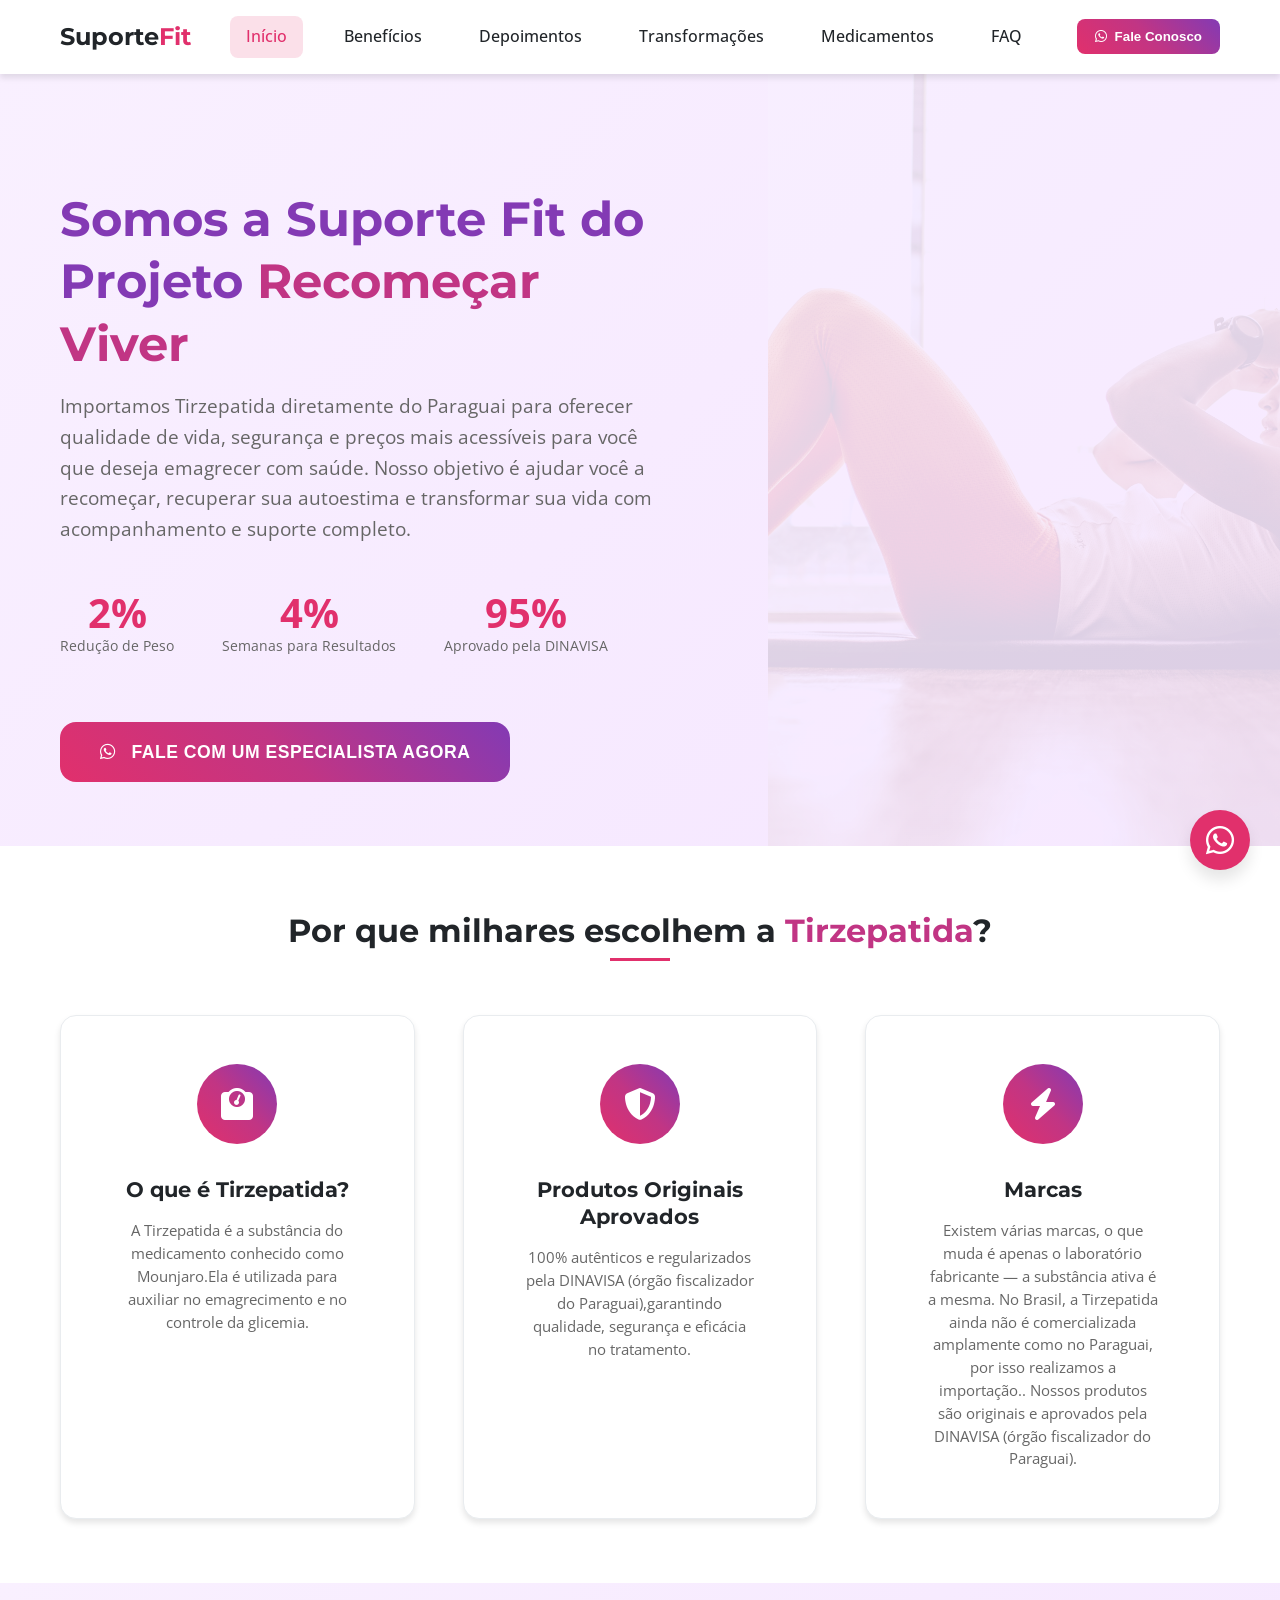
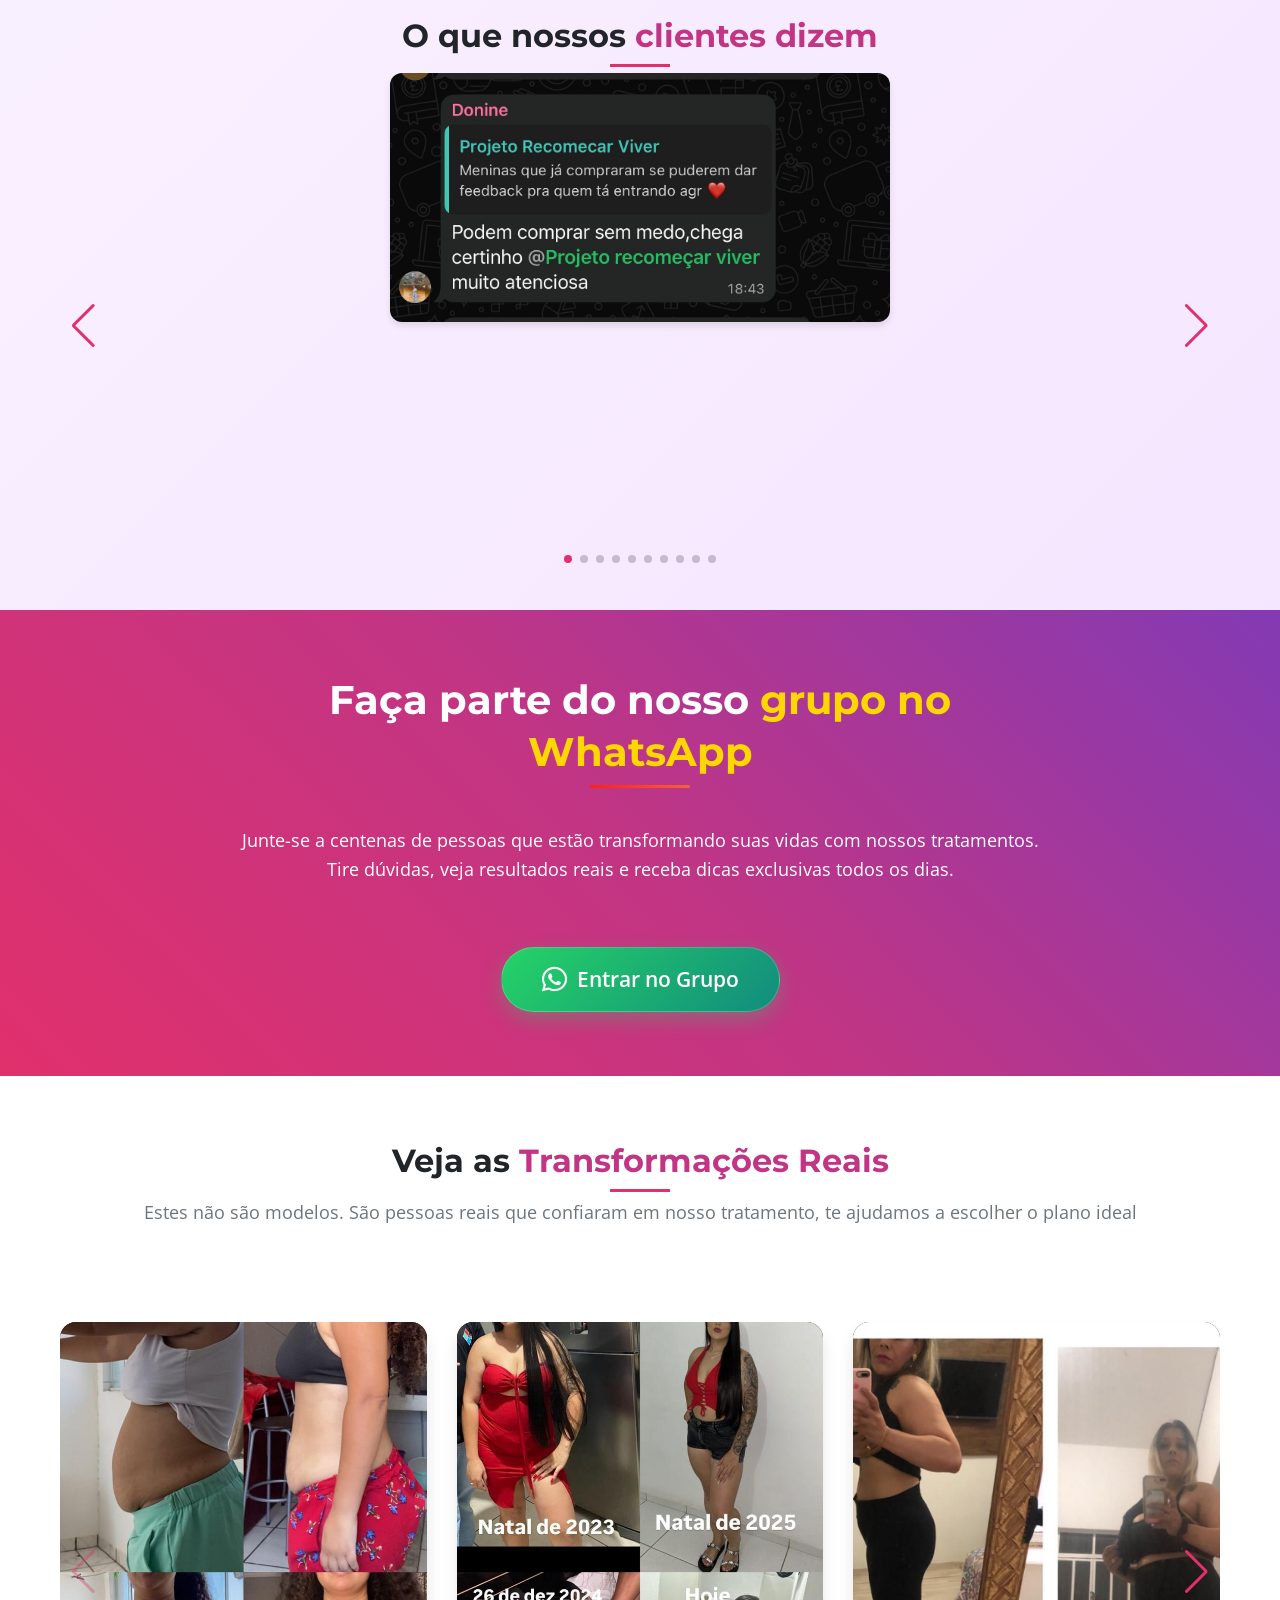
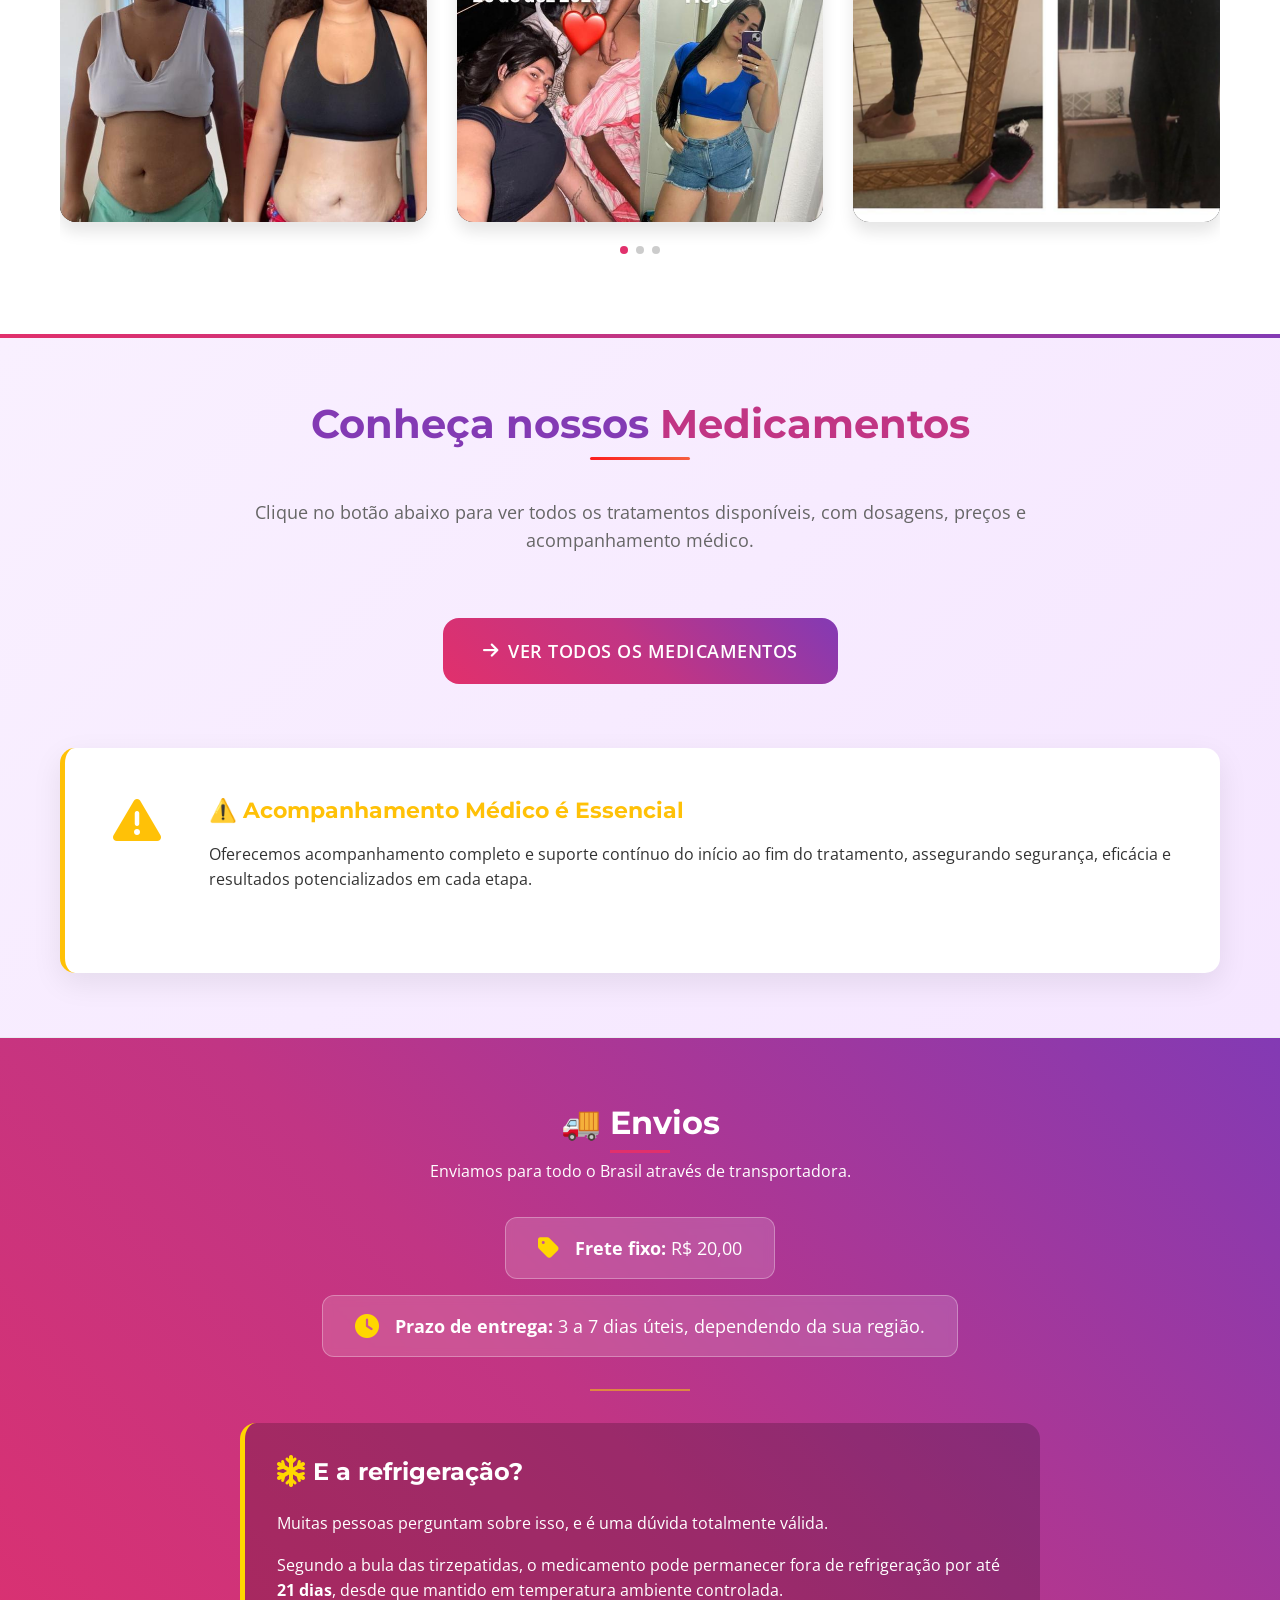
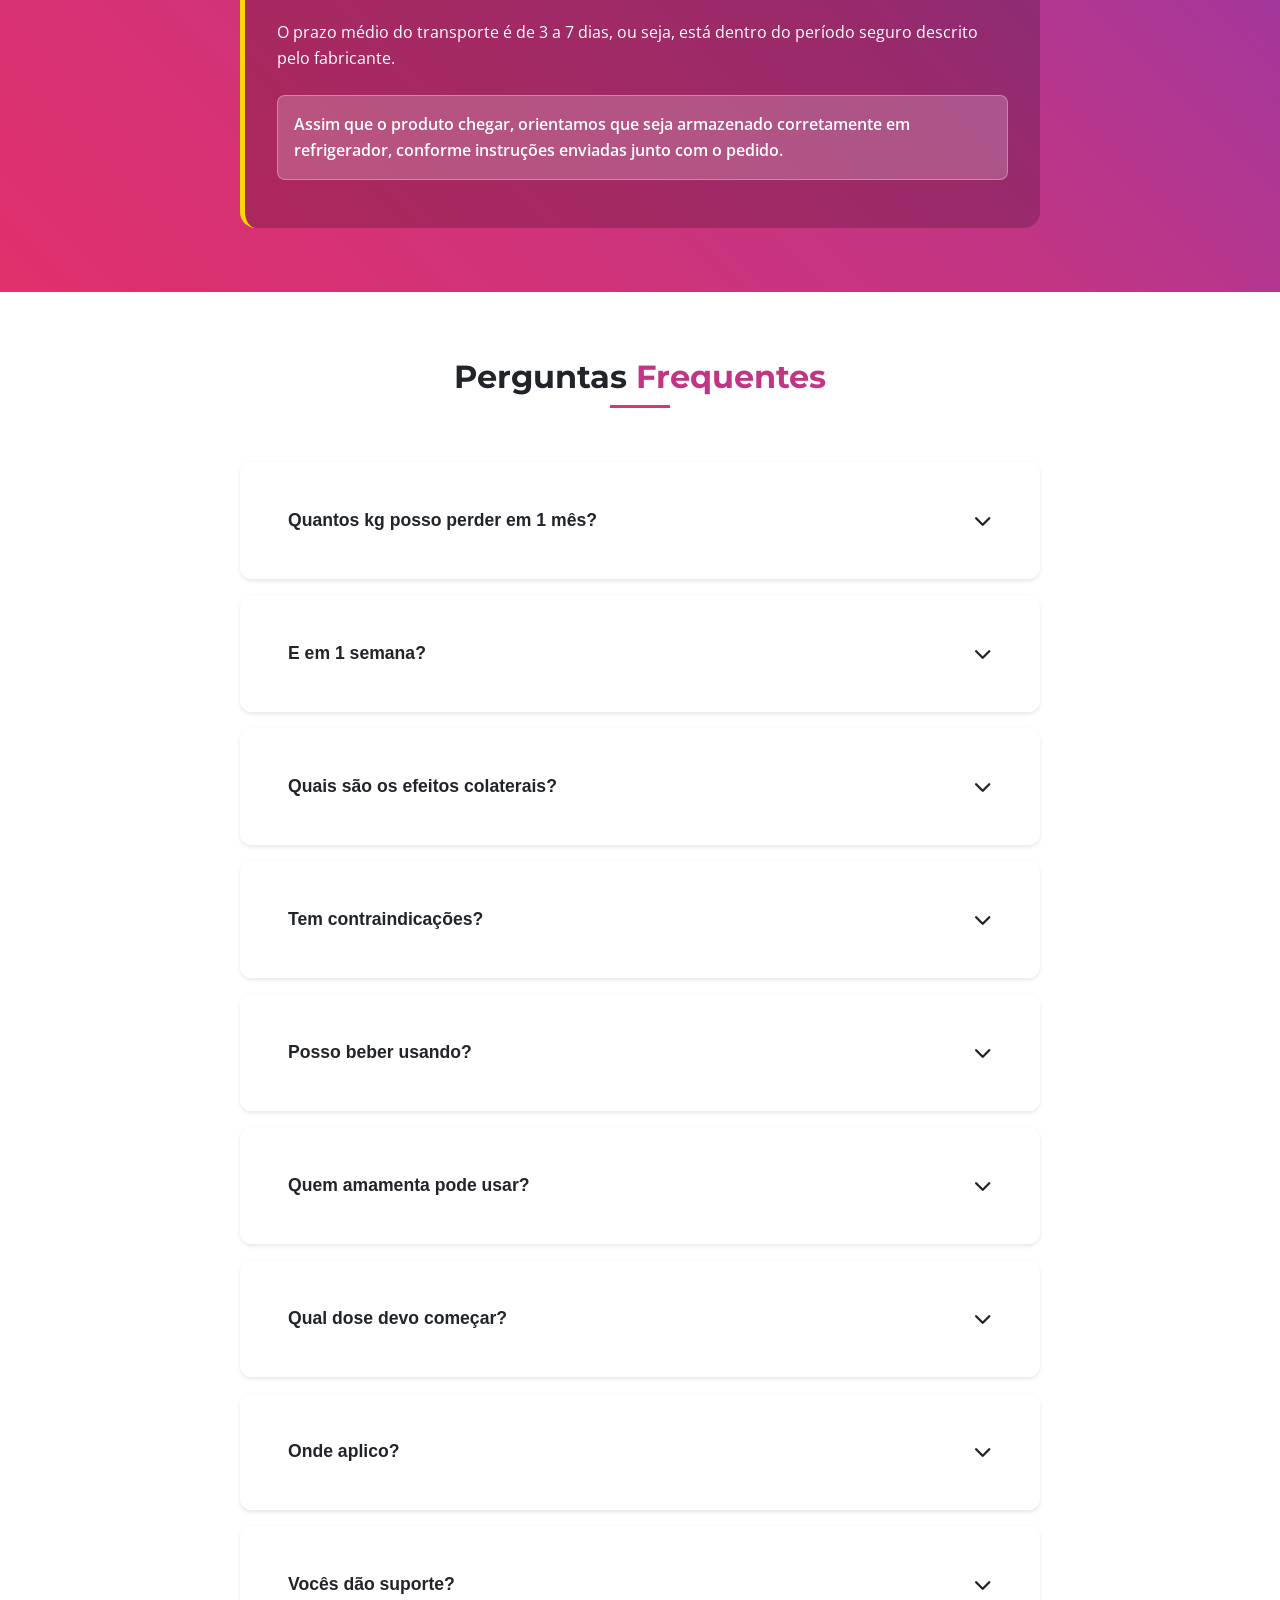
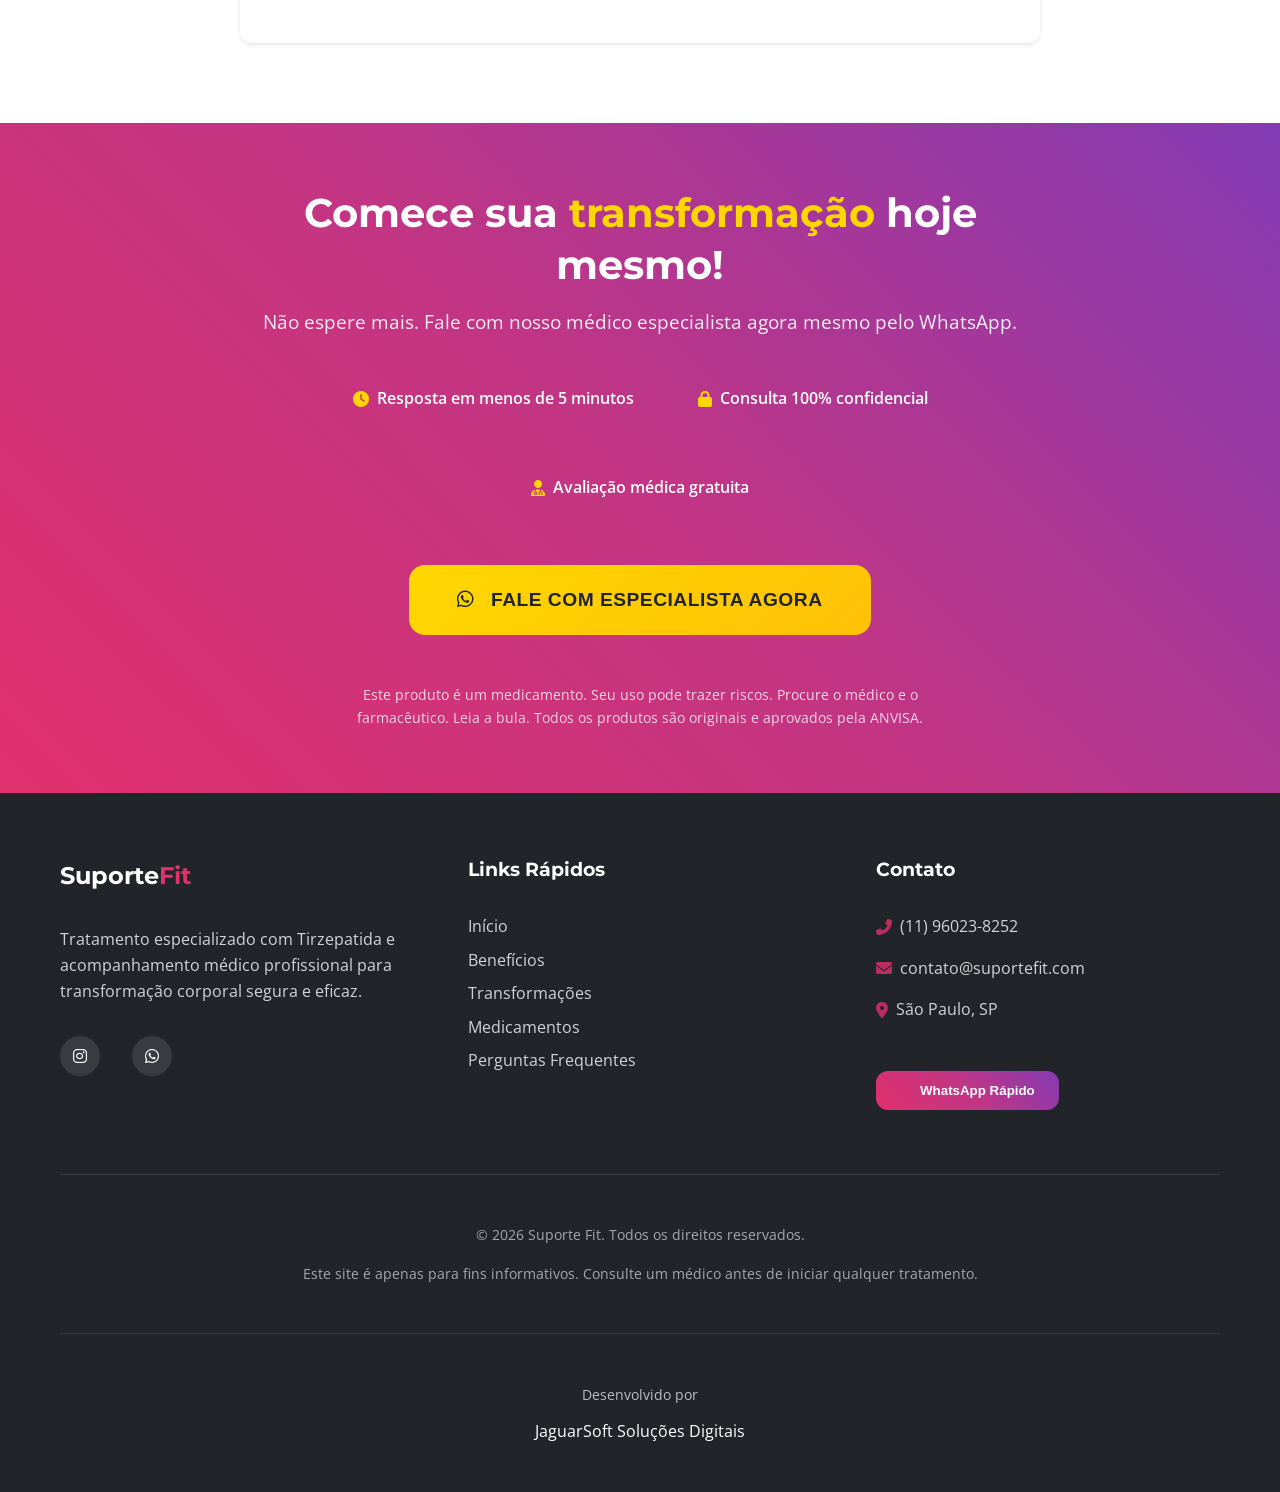
==== commit 3f3f4762: "update: fotos" ====
--- a/index.html
+++ b/index.html
@@ -163,6 +163,10 @@
                     <div class="swiper-slide">
                         <img src="assets/img/depoimento-9.jpeg" alt="Depoimento" class="testimonial-image">
                     </div>
+                     <!-- Slide 10 -->
+                    <div class="swiper-slide">
+                        <img src="assets/img/depoimento-10.png" alt="Depoimento" class="testimonial-image">
+                    </div>
                     <!-- Adicione mais slides conforme necessário -->
                 </div>
                 <!-- Paginação (bolinhas) -->
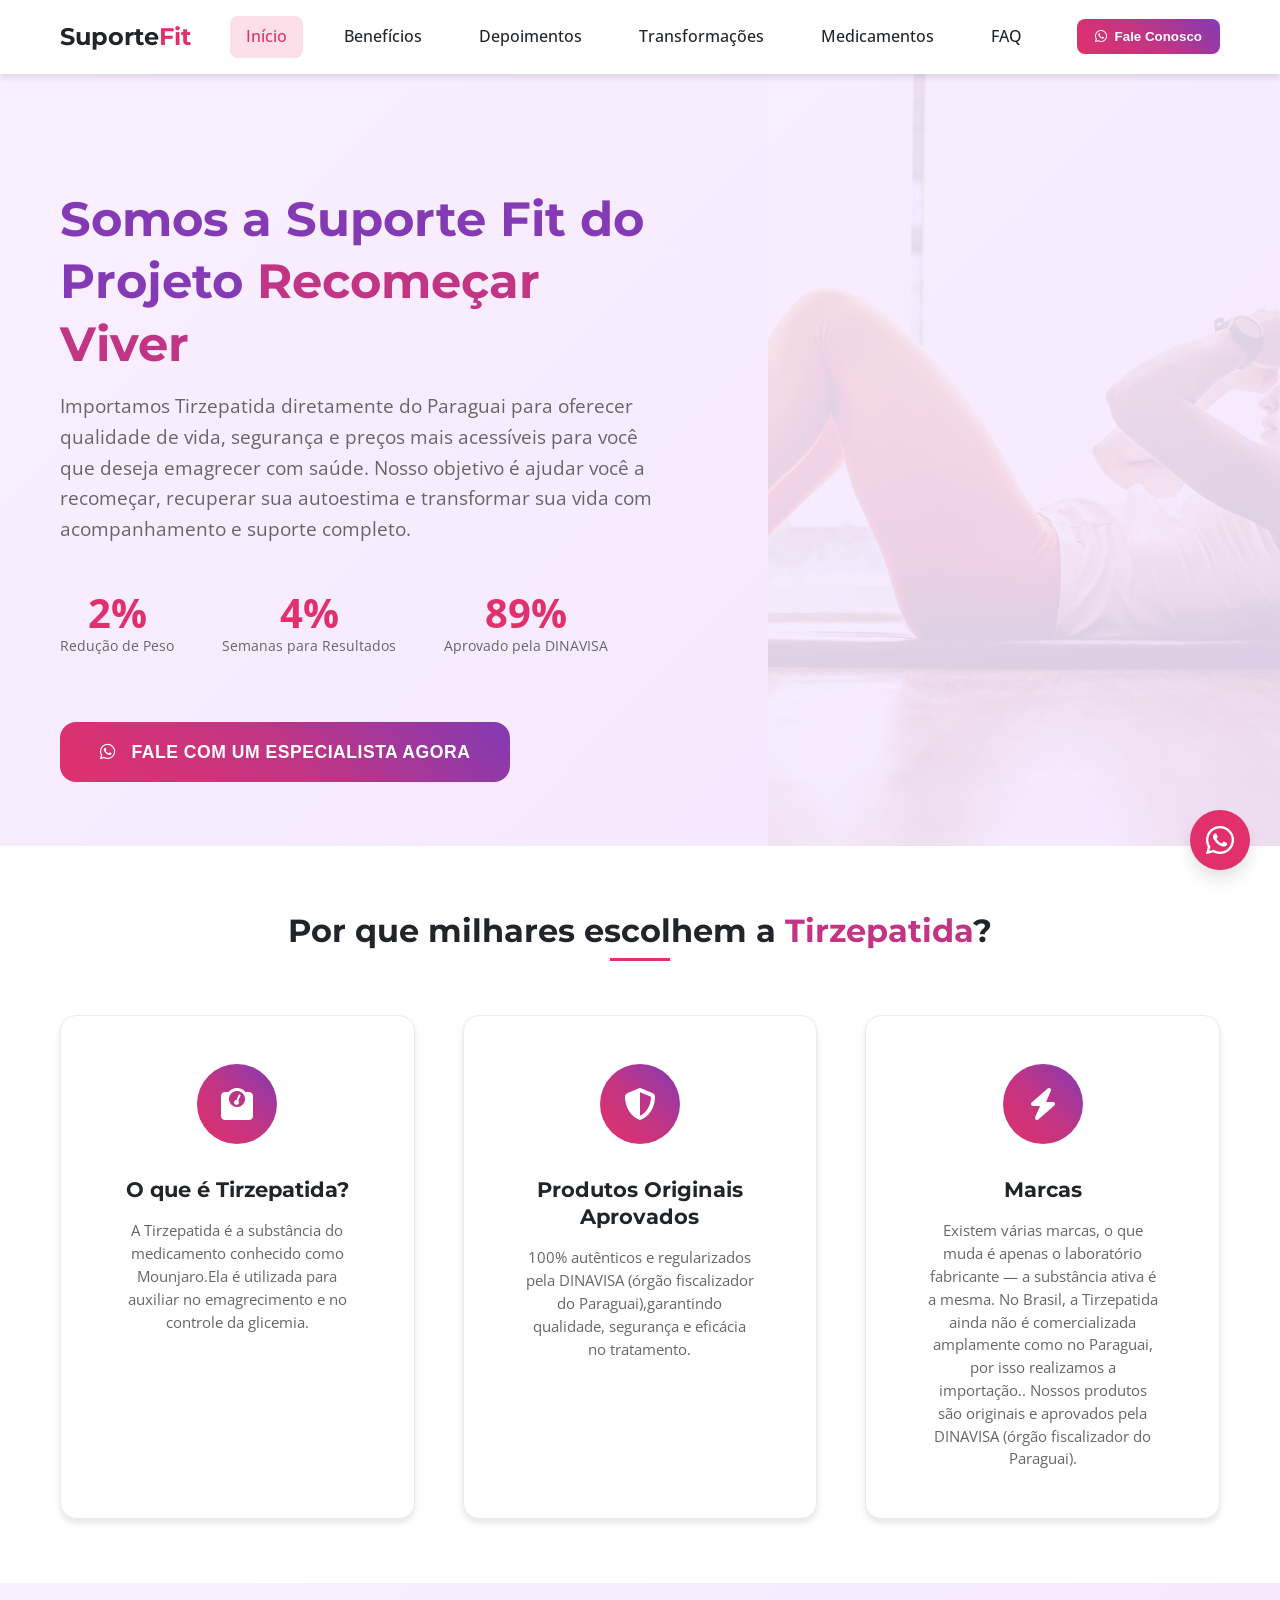
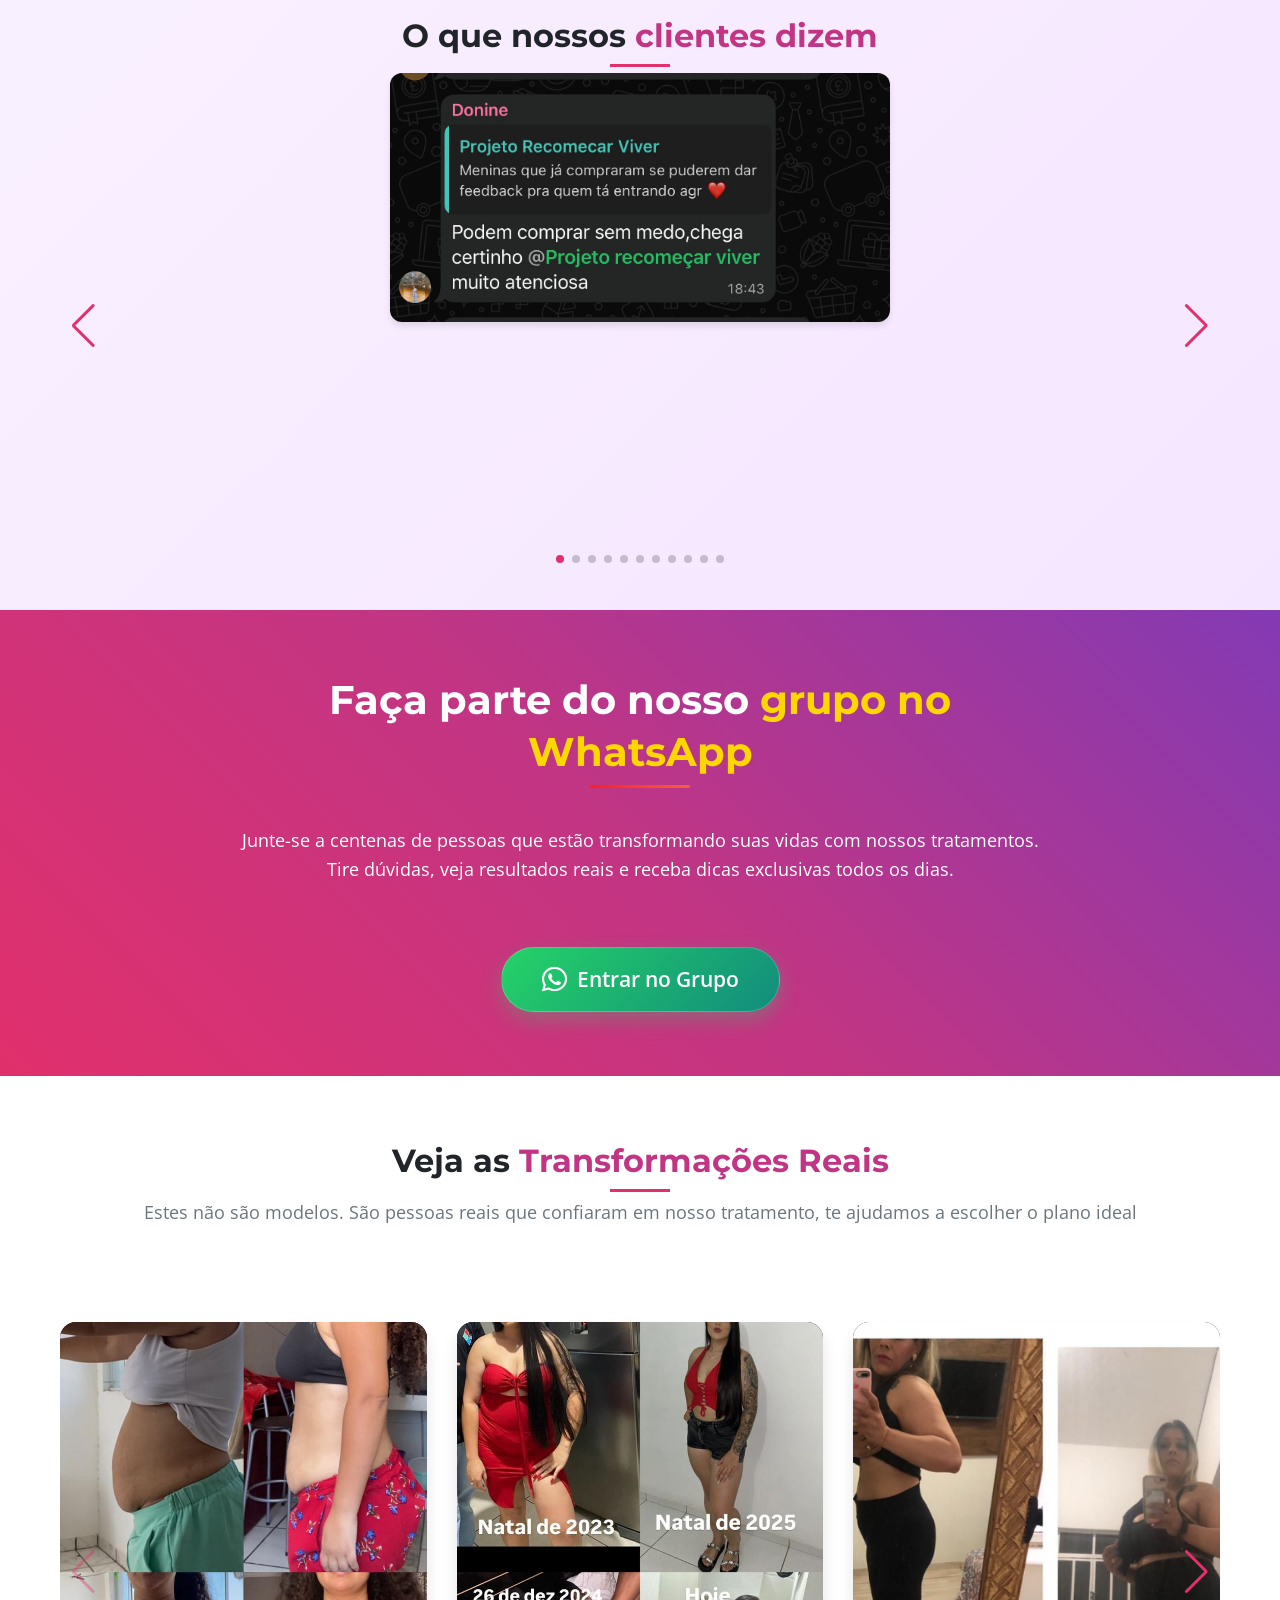
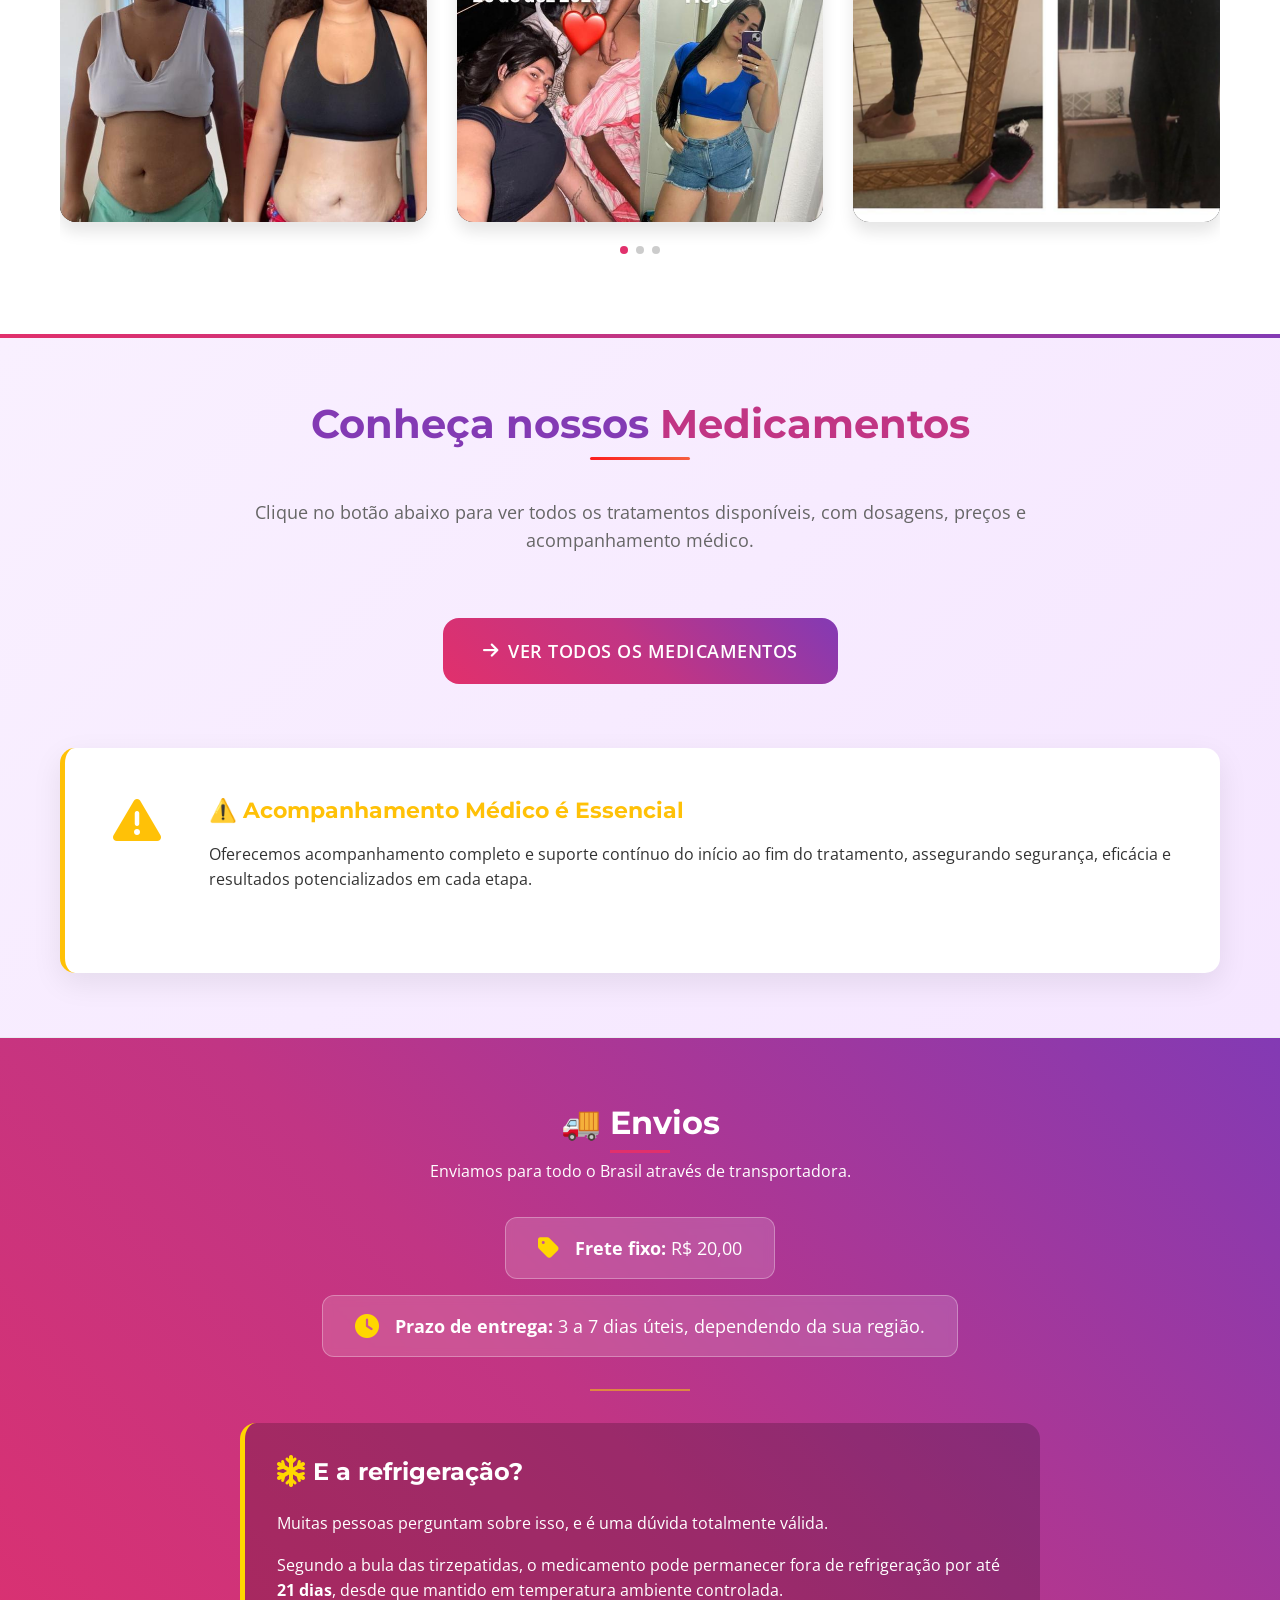
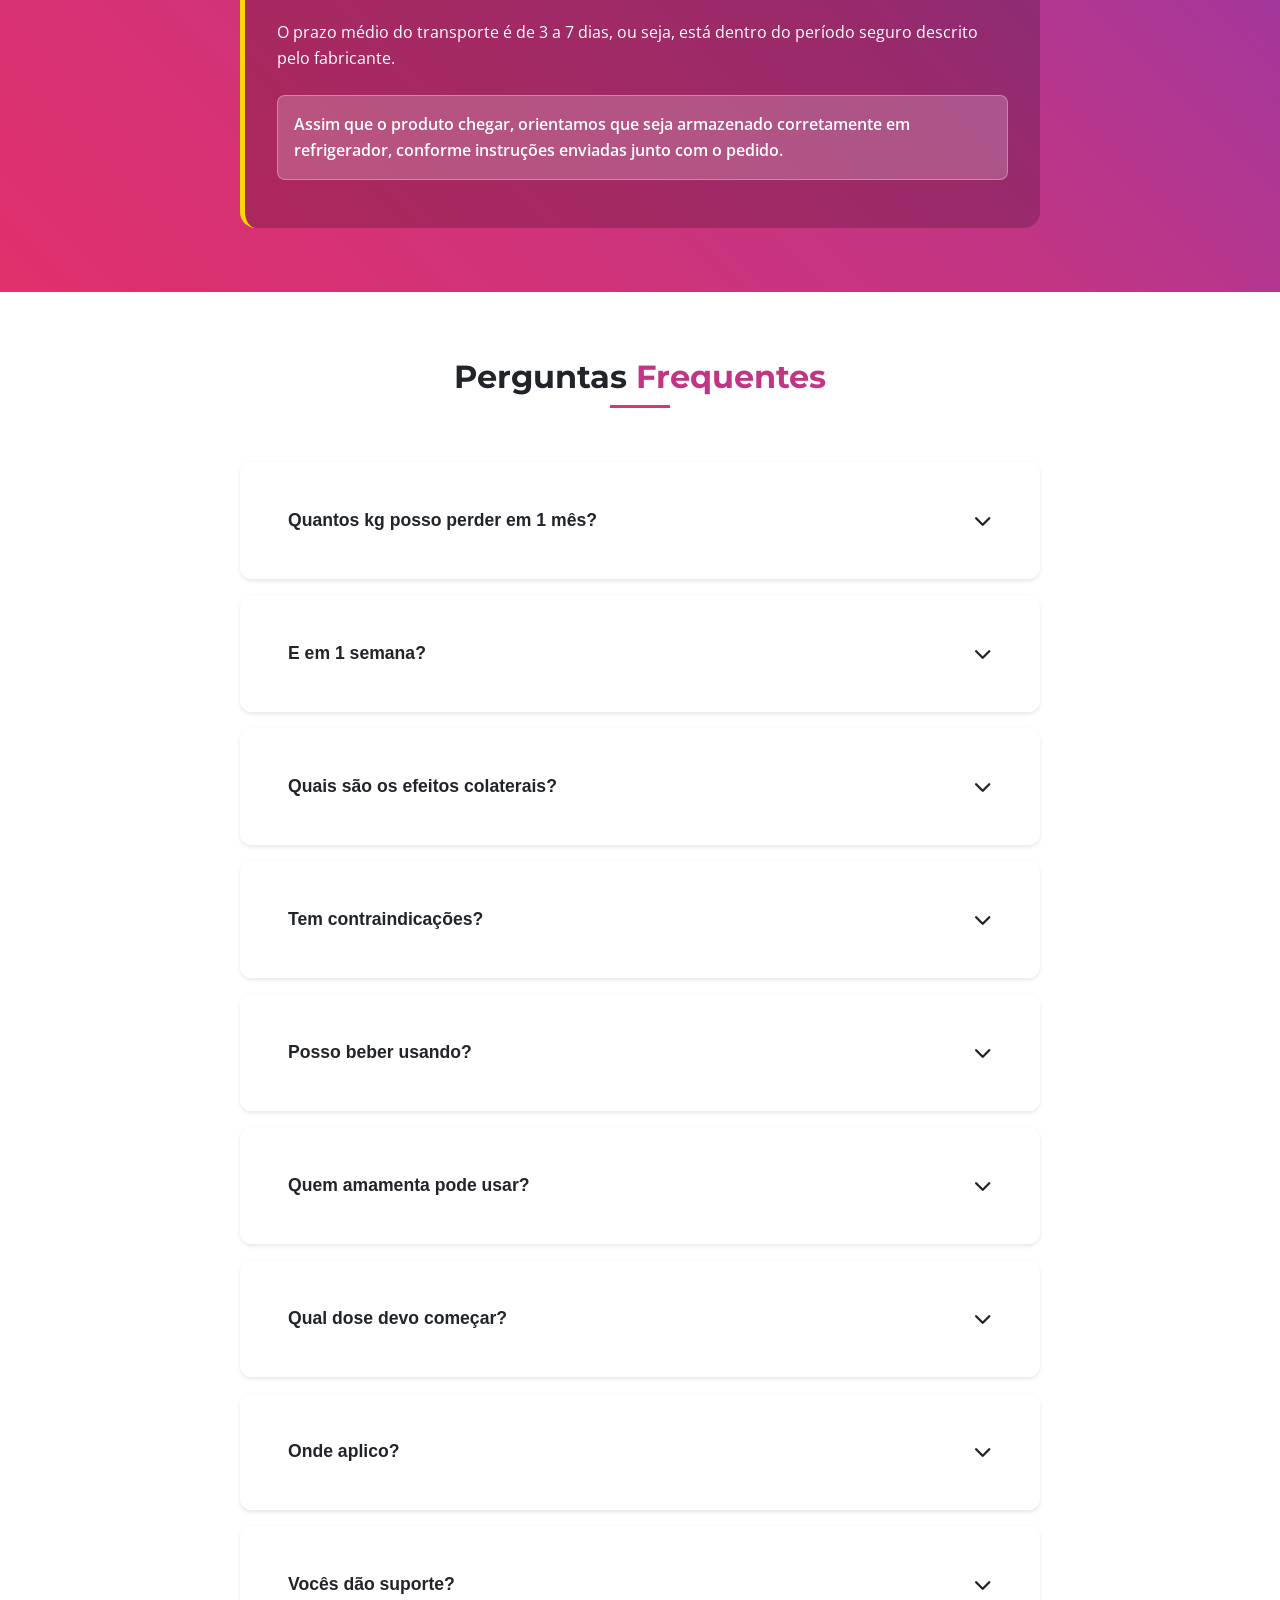
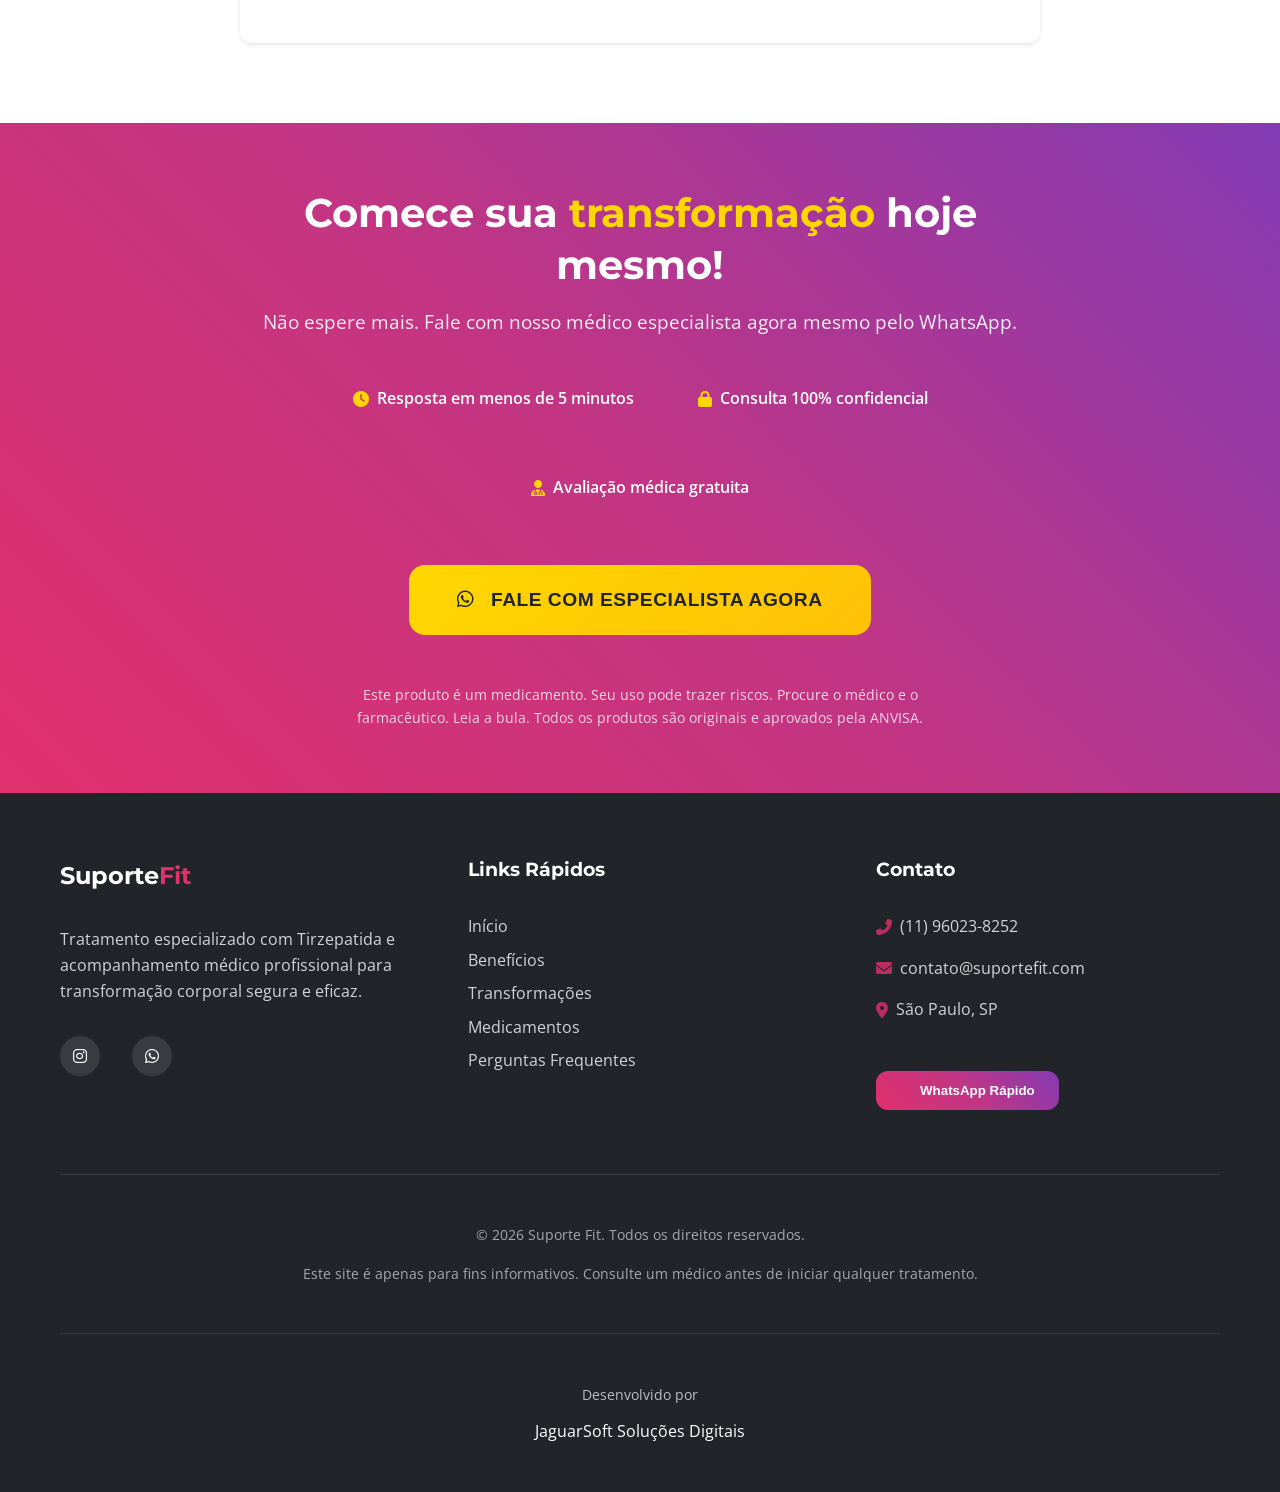
==== commit a13ab26f: "project: update depoiments" ====
--- a/index.html
+++ b/index.html
@@ -167,6 +167,10 @@
                     <div class="swiper-slide">
                         <img src="assets/img/depoimento-10.png" alt="Depoimento" class="testimonial-image">
                     </div>
+                    <!-- Slide 11 -->
+                    <div class="swiper-slide">
+                        <img src="assets/img/depoimento-11.jpeg" alt="Depoimento" class="testimonial-image">
+                    </div>
                     <!-- Adicione mais slides conforme necessário -->
                 </div>
                 <!-- Paginação (bolinhas) -->
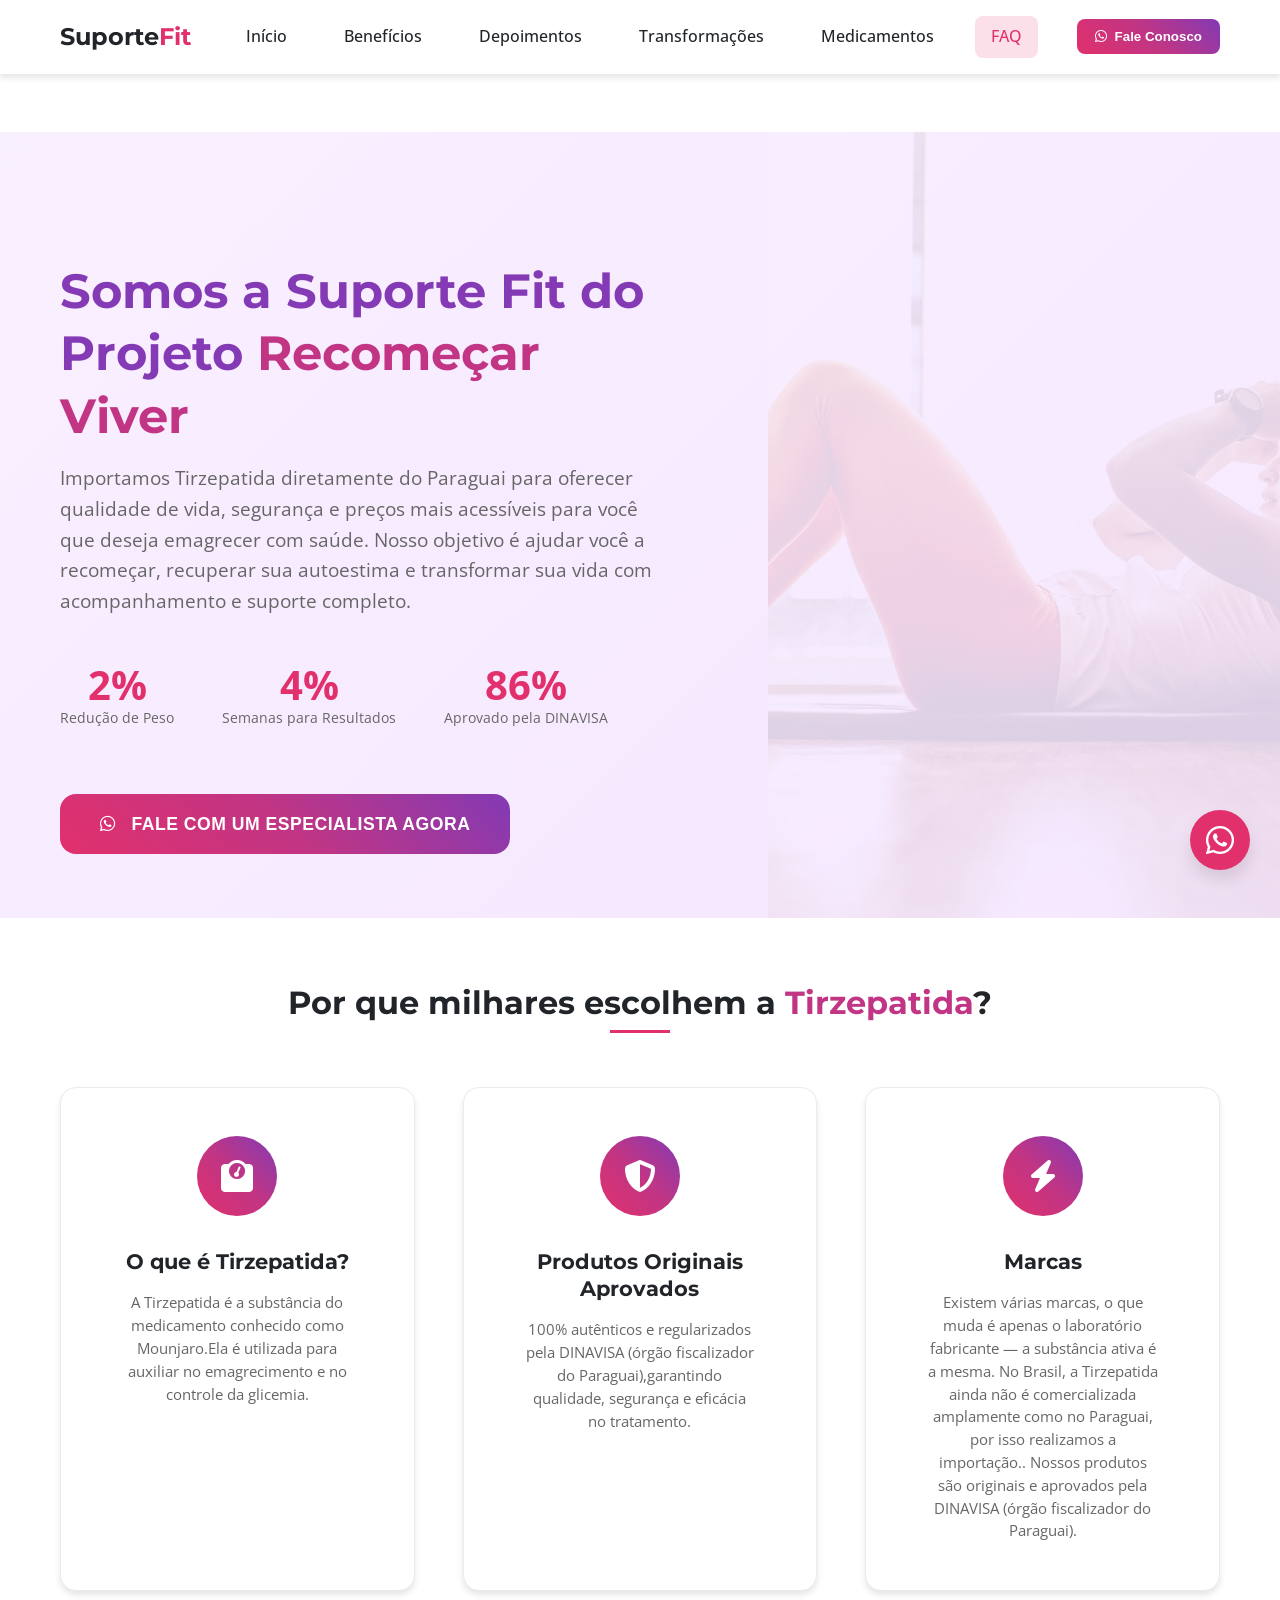
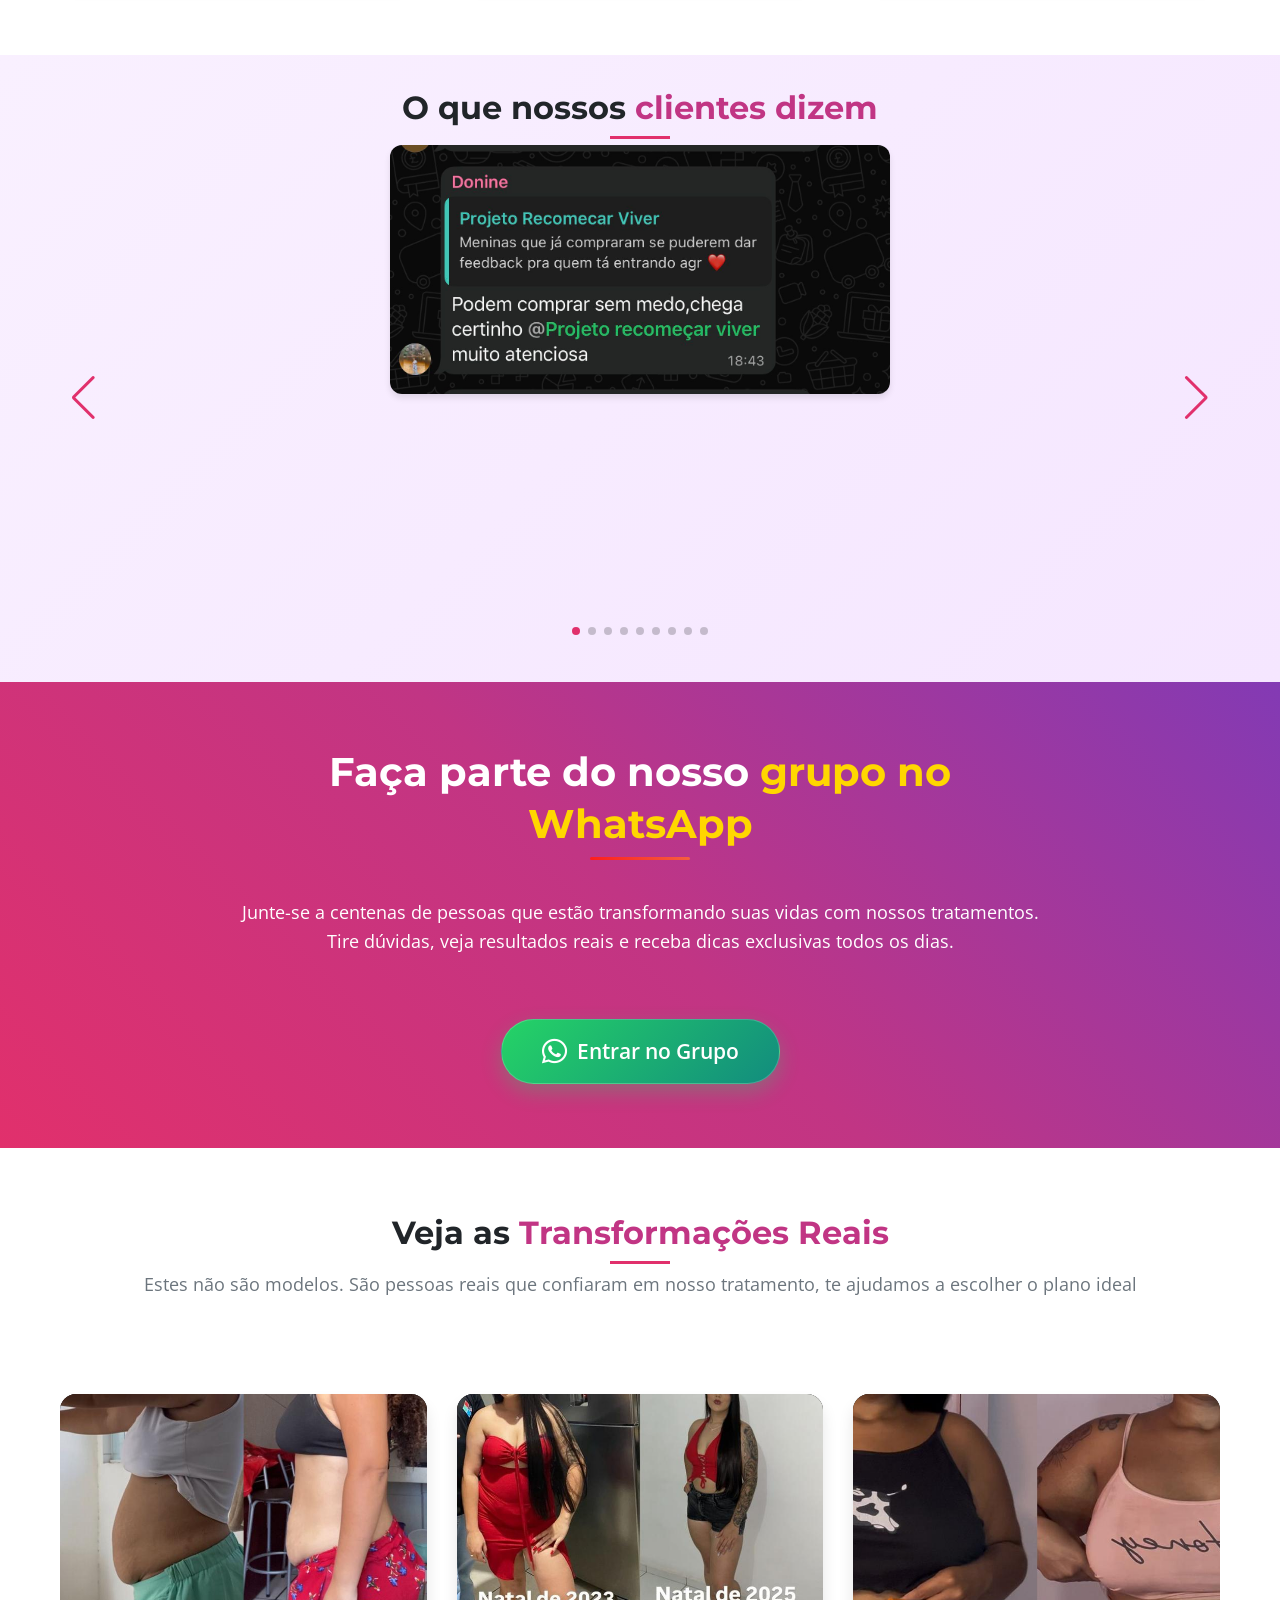
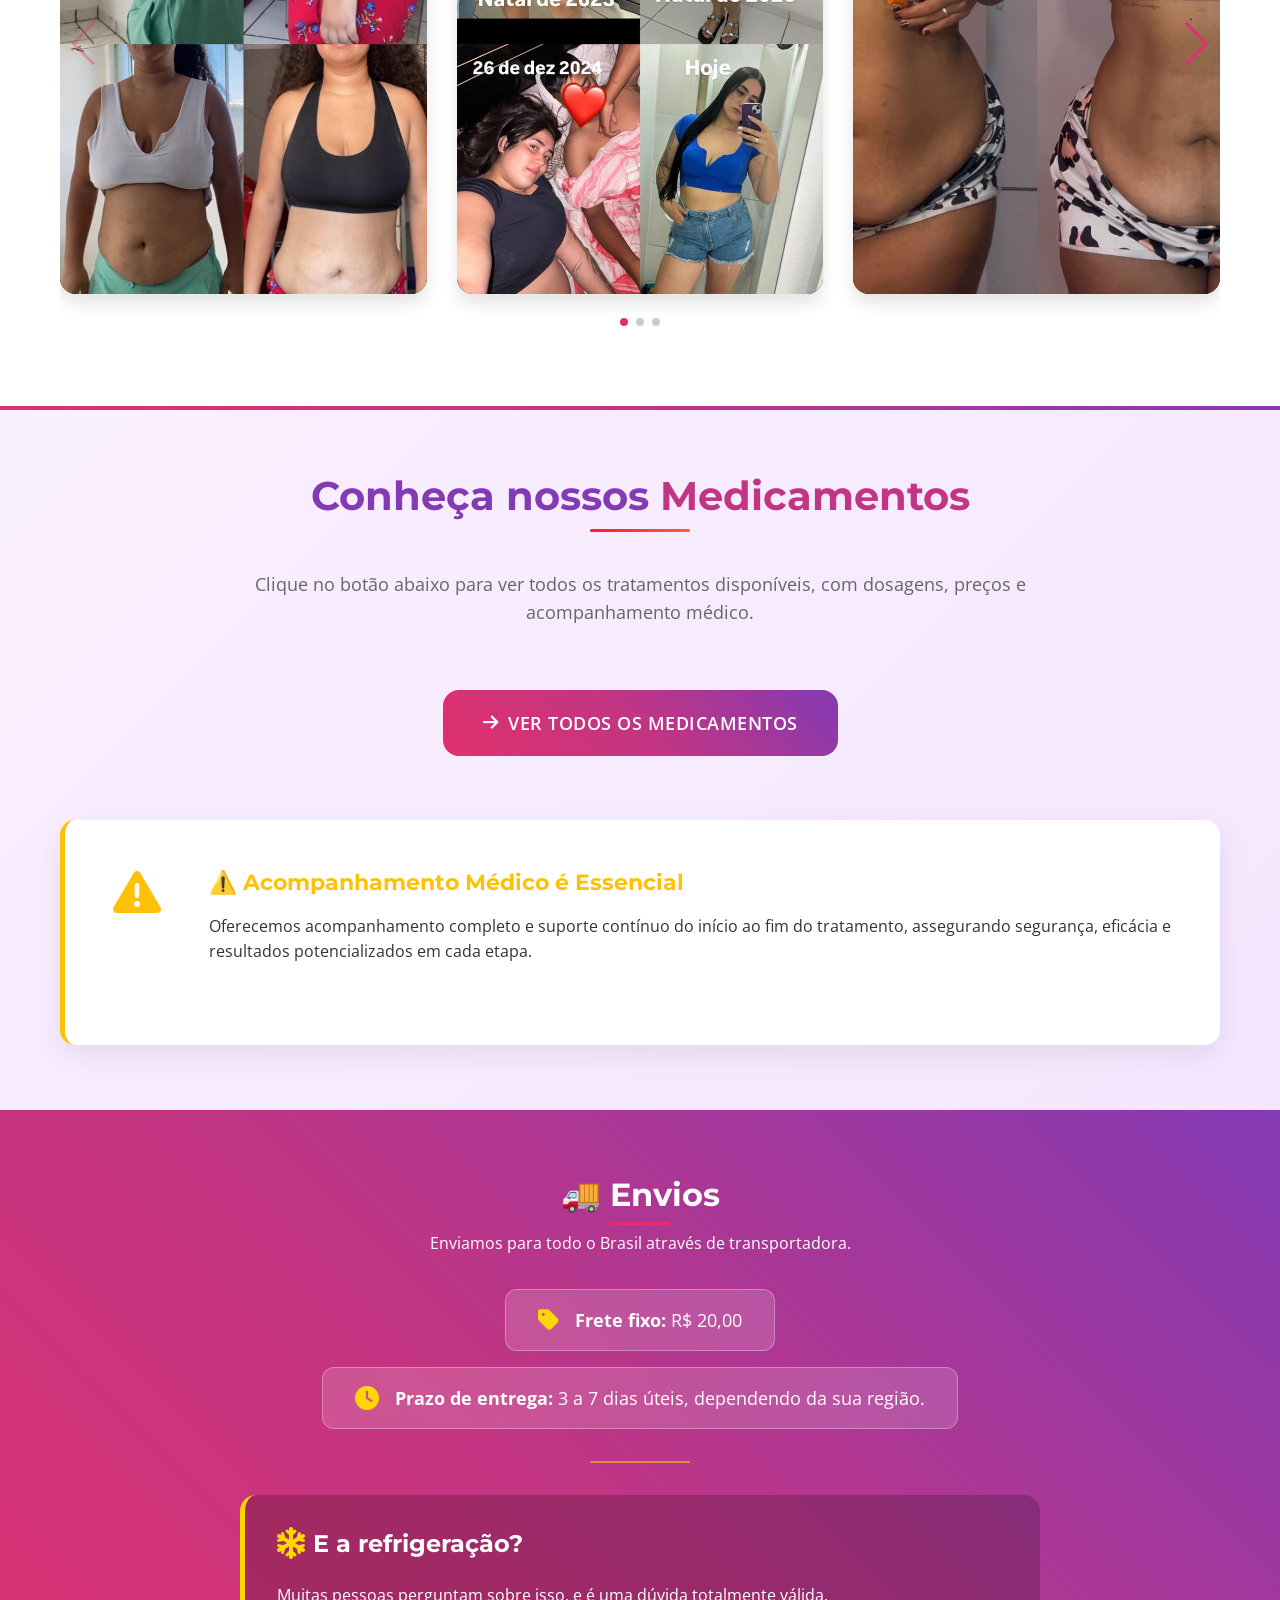
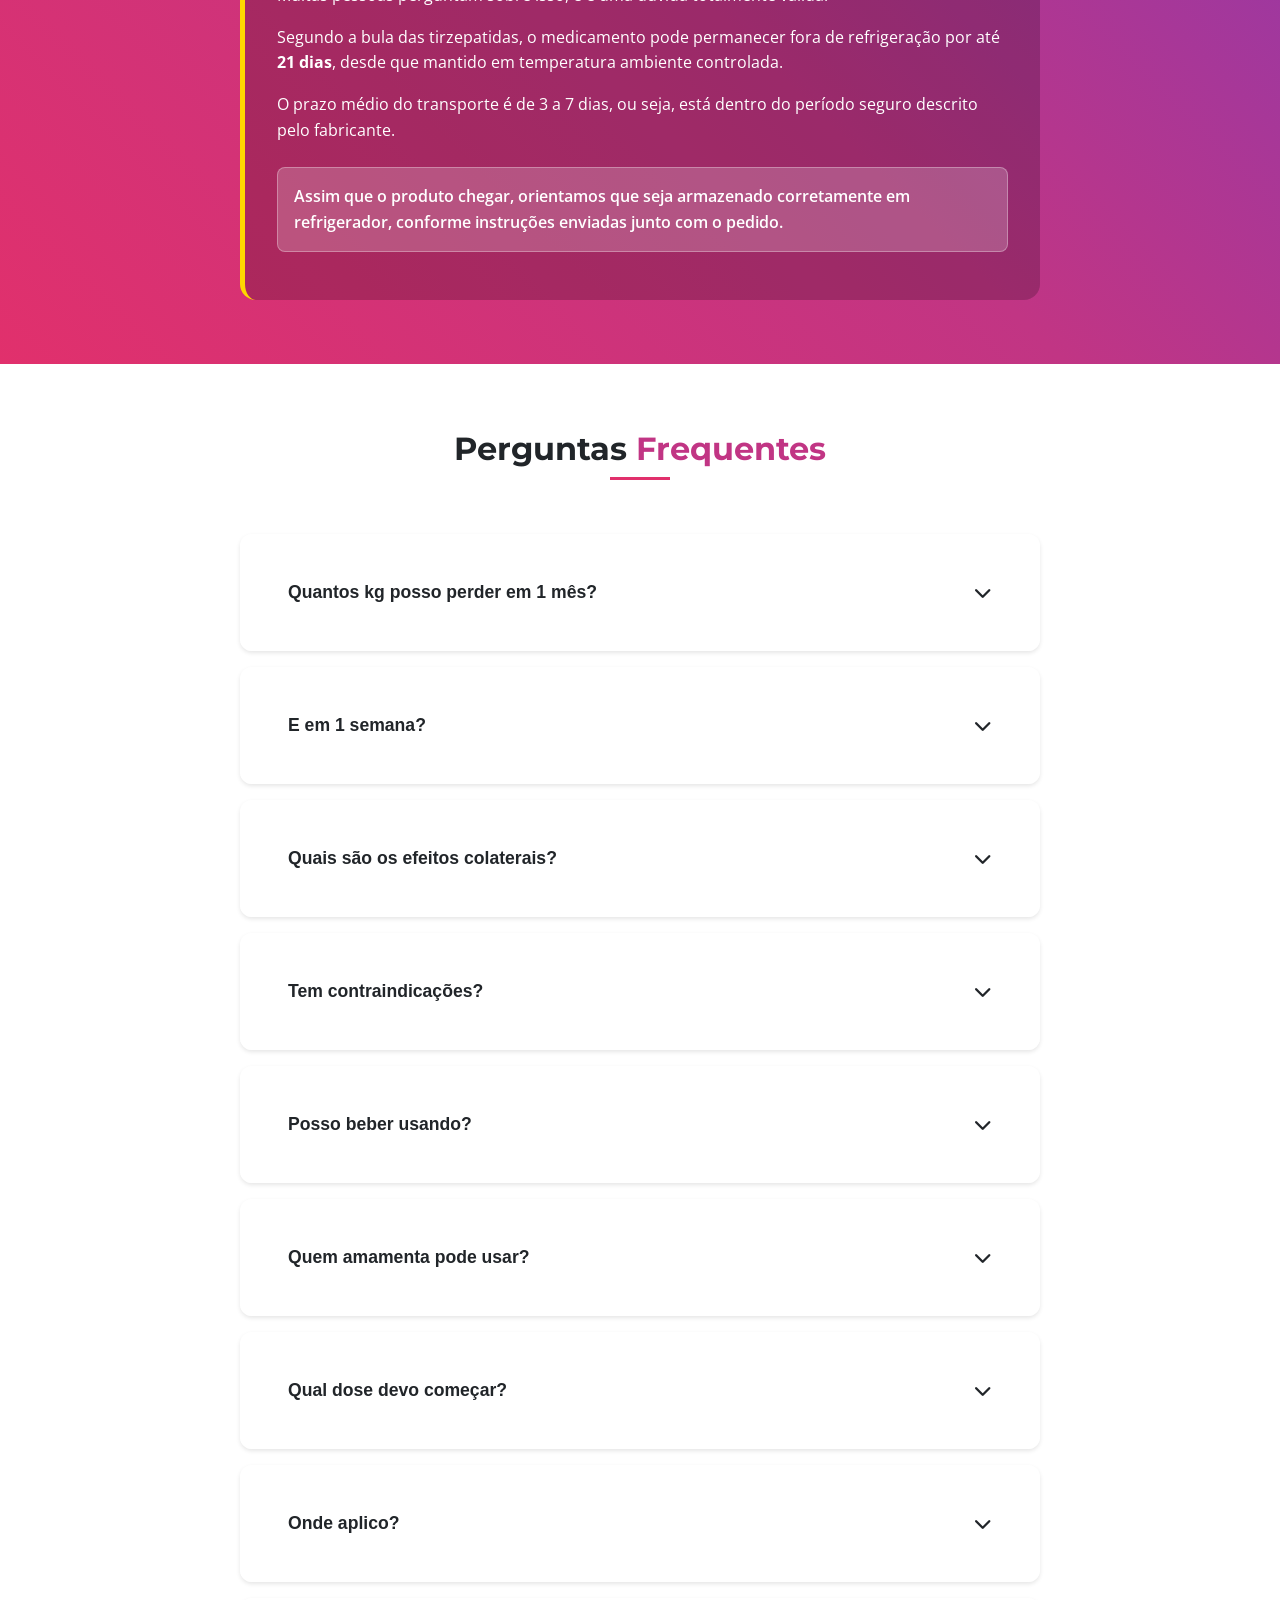
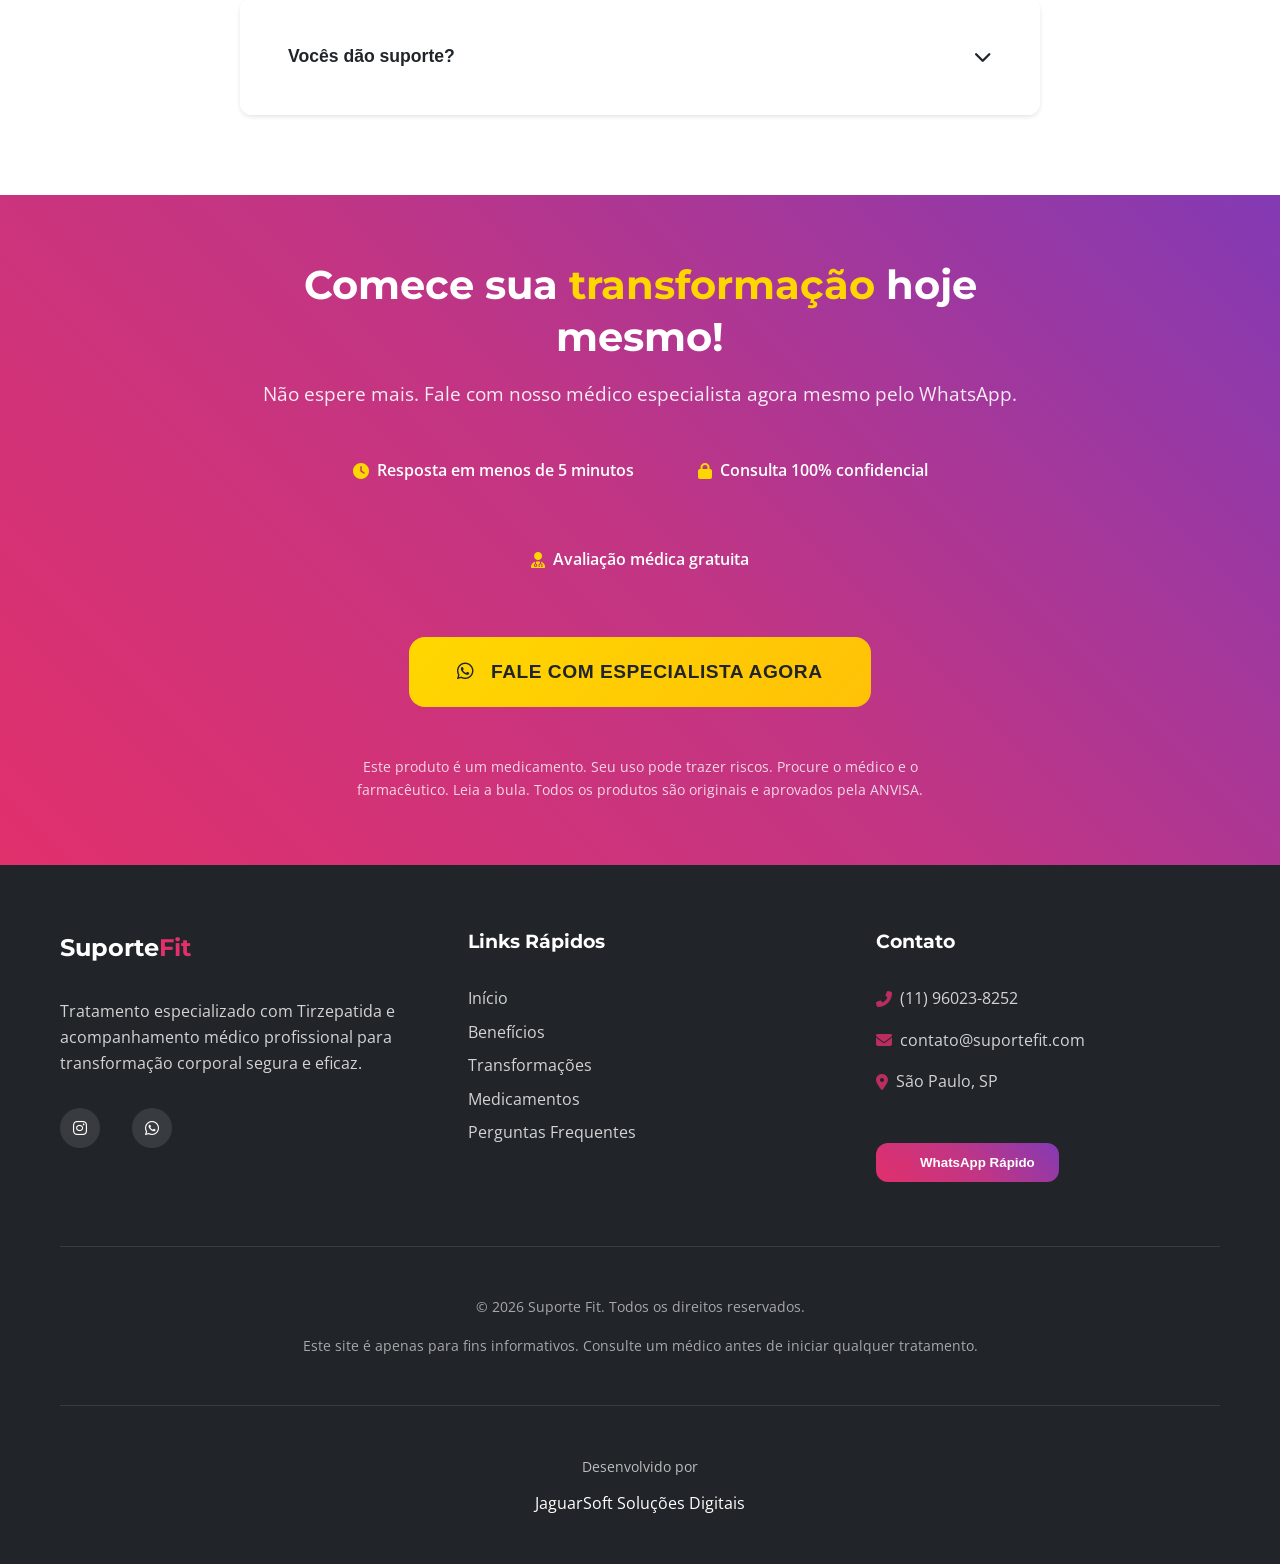
==== commit fd2d4715: "update: promotions" ====
--- a/index.html
+++ b/index.html
@@ -20,6 +20,7 @@
     <link rel="icon" type="image/x-icon" href="assets/favicon.ico">
     <!-- Nosso CSS externo -->
     <link rel="stylesheet" href="assets/css/style.css">
+    <link rel="stylesheet" href="assets/css/popup.css">
 </head>
 <body>
     <!-- WhatsApp Float Button -->
@@ -163,14 +164,6 @@
                     <div class="swiper-slide">
                         <img src="assets/img/depoimento-9.jpeg" alt="Depoimento" class="testimonial-image">
                     </div>
-                     <!-- Slide 10 -->
-                    <div class="swiper-slide">
-                        <img src="assets/img/depoimento-10.png" alt="Depoimento" class="testimonial-image">
-                    </div>
-                    <!-- Slide 11 -->
-                    <div class="swiper-slide">
-                        <img src="assets/img/depoimento-11.jpeg" alt="Depoimento" class="testimonial-image">
-                    </div>
                     <!-- Adicione mais slides conforme necessário -->
                 </div>
                 <!-- Paginação (bolinhas) -->
@@ -235,7 +228,7 @@
                     <!-- Slide 3-->
                     <div class="swiper-slide">
                         <div class="transformation-card-single">
-                            <img src="assets/img/trasformacao-3.png" alt="transformação" class="transformation-image">
+                            <img src="assets/img/trasformacao-3.jpeg" alt="transformação" class="transformation-image">
                             <div class="transformation-overlay">
                                 <p class="result">-20kg + Qualidade de vida</p>
                                 <p class="testimonial">"O tratamento mudou minha vida completamente. Hoje tenho mais energia."</p>
@@ -556,5 +549,7 @@
     
     <!-- Nosso JavaScript externo -->
     <script src="assets/js/script.js"></script>
+    
+
 </body>
 </html>
--- a/assets/css/style.css
+++ b/assets/css/style.css
@@ -69,6 +69,7 @@
     color: var(--dark);
     background-color: var(--white);
     overflow-x: hidden;
+    padding-top: 72px;
 }
 
 .container {
--- a/assets/css/popup.css
+++ b/assets/css/popup.css
@@ -0,0 +1,168 @@
+#promoPopup {
+  position: fixed;
+  top: 0;
+  left: 0;
+  width: 100%;
+  height: 100%;
+  background: rgba(0,0,0,0.85);
+  backdrop-filter: blur(5px);
+  z-index: 999999;
+  display: flex;
+  align-items: center;
+  justify-content: center;
+  visibility: hidden;
+  opacity: 0;
+  transition: all 0.3s ease;
+  font-family: 'Montserrat', sans-serif;
+}
+
+#promoPopup.active {
+  visibility: visible;
+  opacity: 1;
+}
+
+.popup-pascoa-content {
+  background: linear-gradient(135deg, #1a1a1a, #2c2c2c);
+  max-width: 600px;
+  width: 90%;
+  border-radius: 32px;
+  position: relative;
+  box-shadow: 0 25px 50px rgba(0,0,0,0.5);
+  transform: scale(0.9);
+  transition: transform 0.3s;
+  overflow: hidden;
+}
+
+#promoPopup.active .popup-pascoa-content {
+  transform: scale(1);
+}
+
+.popup-pascoa-header {
+  background: linear-gradient(135deg, #ff8c42, #ff6b2b);
+  padding: 20px;
+  text-align: center;
+}
+
+.popup-pascoa-header h2 {
+  margin: 0;
+  color: white;
+}
+
+.popup-pascoa-timer {
+  background: rgba(0,0,0,0.5);
+  padding: 15px;
+  text-align: center;
+}
+
+.timer-box {
+  display: inline-block;
+  background: #000;
+  padding: 8px 12px;
+  margin: 0 5px;
+  border-radius: 12px;
+}
+
+.timer-number {
+  font-size: 1.8rem;
+  font-weight: bold;
+  color: #ff8c42;
+}
+
+.timer-label {
+  font-size: 0.7rem;
+  color: #ccc;
+}
+
+.popup-urgencia {
+  background: linear-gradient(135deg, #ff3b3b, #ff0000);
+  color: white;
+  text-align: center;
+  padding: 10px;
+  font-weight: bold;
+  animation: pulse 1.5s infinite;
+}
+
+@keyframes pulse {
+  0% { transform: scale(1); }
+  50% { transform: scale(1.03); }
+  100% { transform: scale(1); }
+}
+
+.popup-pascoa-produtos {
+  padding: 20px;
+}
+
+.produto-item {
+  background: rgba(255,255,255,0.05);
+  border-radius: 16px;
+  padding: 12px;
+  margin-bottom: 10px;
+  display: flex;
+  justify-content: space-between;
+  align-items: center;
+  flex-wrap: wrap;
+}
+
+.produto-nome {
+  color: white;
+  font-weight: 600;
+}
+
+.produto-preco {
+  color: #ffaa66;
+  font-weight: bold;
+}
+
+.produto-preco-antigo {
+  text-decoration: line-through;
+  color: #888;
+  margin-right: 5px;
+}
+
+.btn-small-wpp {
+  background: #25D366;
+  border: none;
+  border-radius: 20px;
+  padding: 6px 12px;
+  color: white;
+  cursor: pointer;
+}
+
+.btn-wpp-grande {
+  background: #25D366;
+  border: none;
+  border-radius: 50px;
+  padding: 14px;
+  width: 100%;
+  color: white;
+  font-weight: bold;
+  margin-top: 15px;
+  cursor: pointer;
+}
+
+.fechar-popup {
+  position: absolute;
+  top: 10px;
+  right: 20px;
+  color: white;
+  font-size: 28px;
+  cursor: pointer;
+  background: none;
+  border: none;
+}
+.btn-promo {
+  display: inline-block;
+  background: linear-gradient(45deg, #ff3b3b, #ff7b00);
+  color: #fff;
+  padding: 14px 25px;
+  border-radius: 8px;
+  font-weight: bold;
+  text-decoration: none;
+  font-size: 16px;
+  transition: 0.3s;
+}
+
+.btn-promo:hover {
+  transform: scale(1.05);
+  box-shadow: 0 0 15px rgba(255, 59, 59, 0.6);
+}
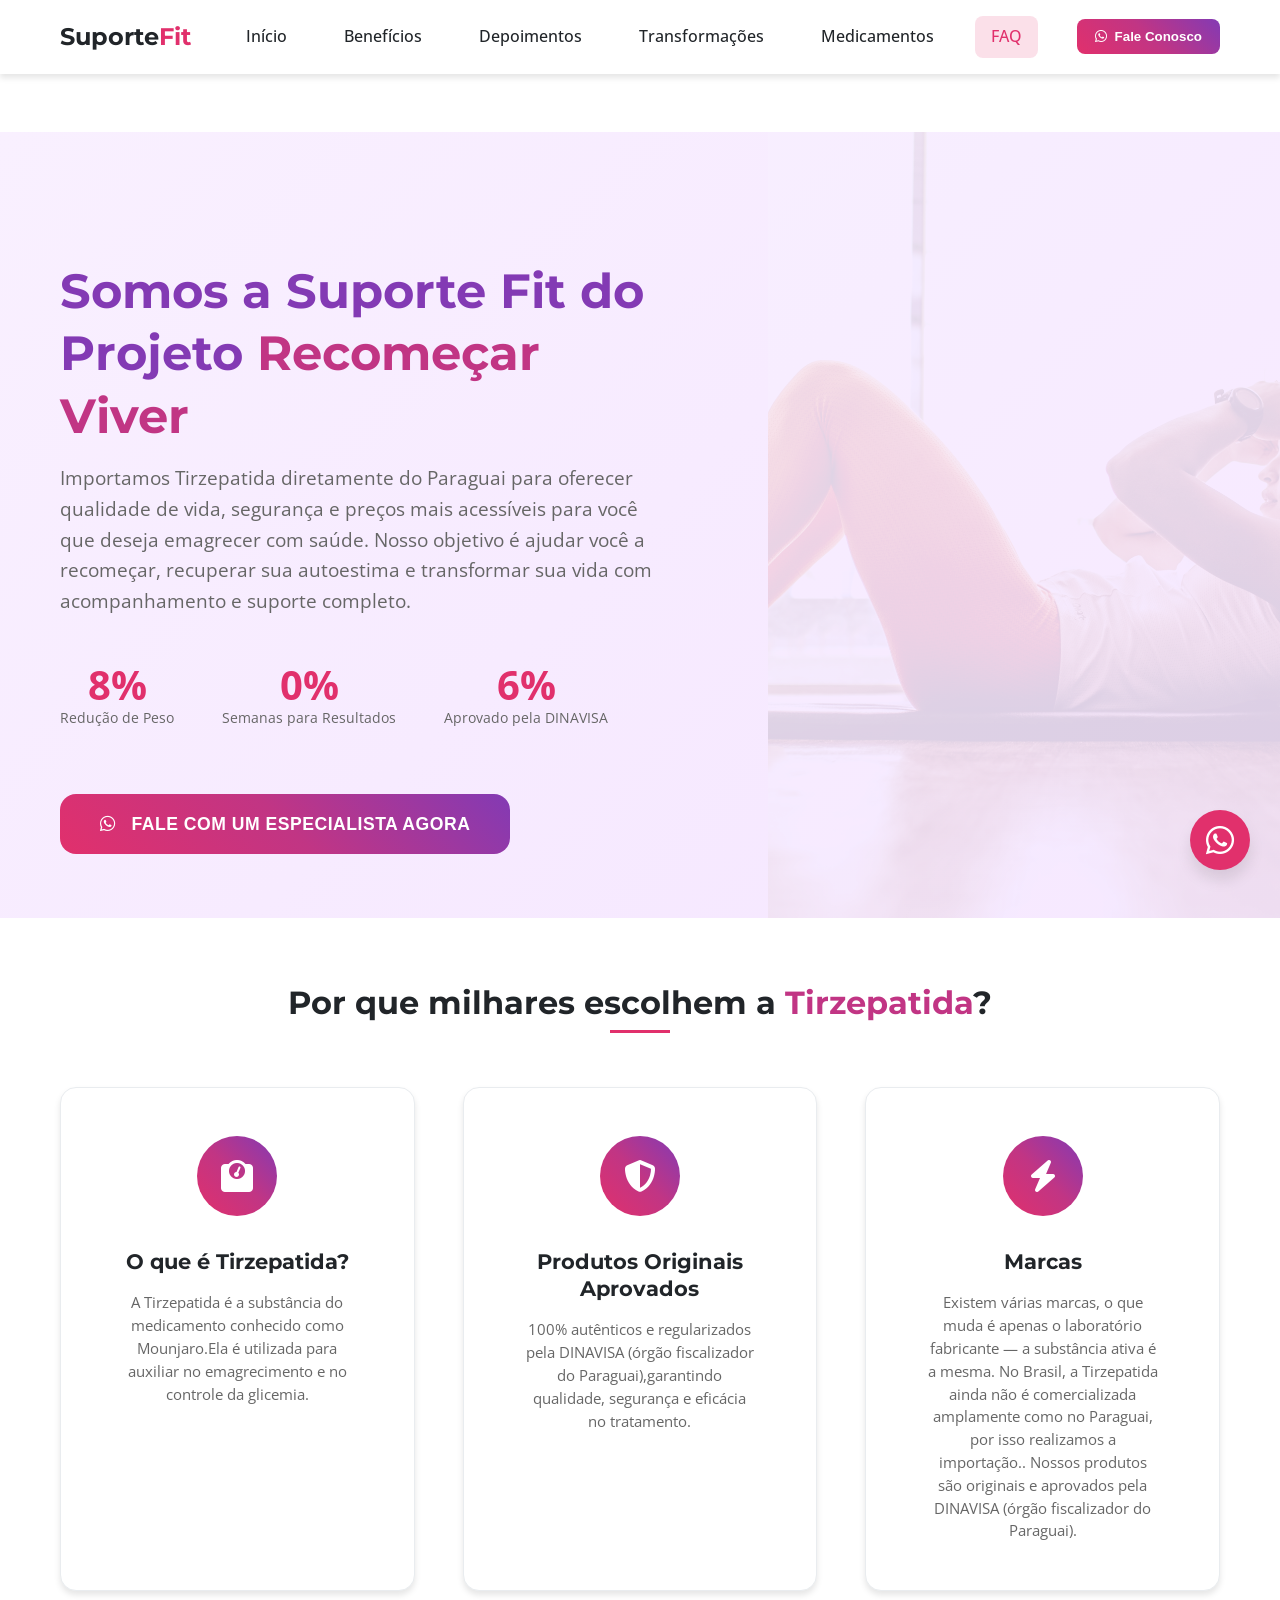
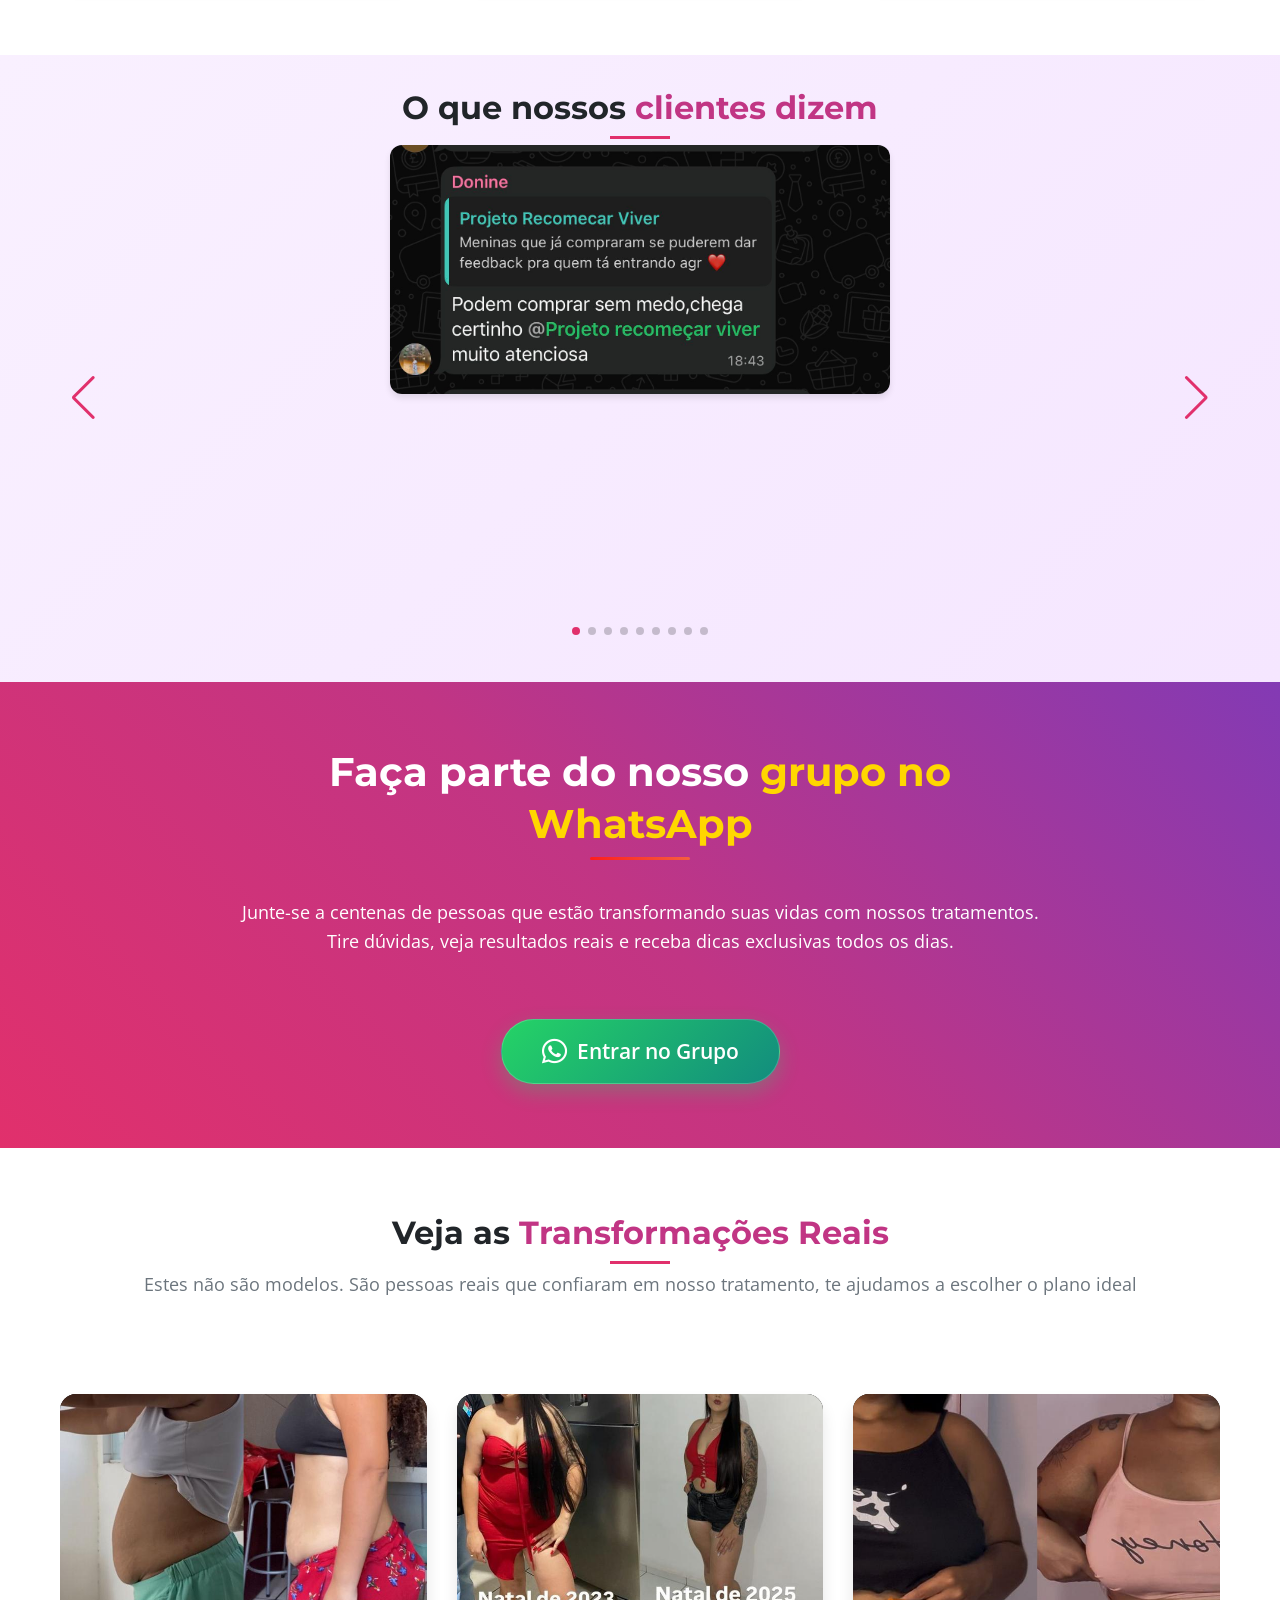
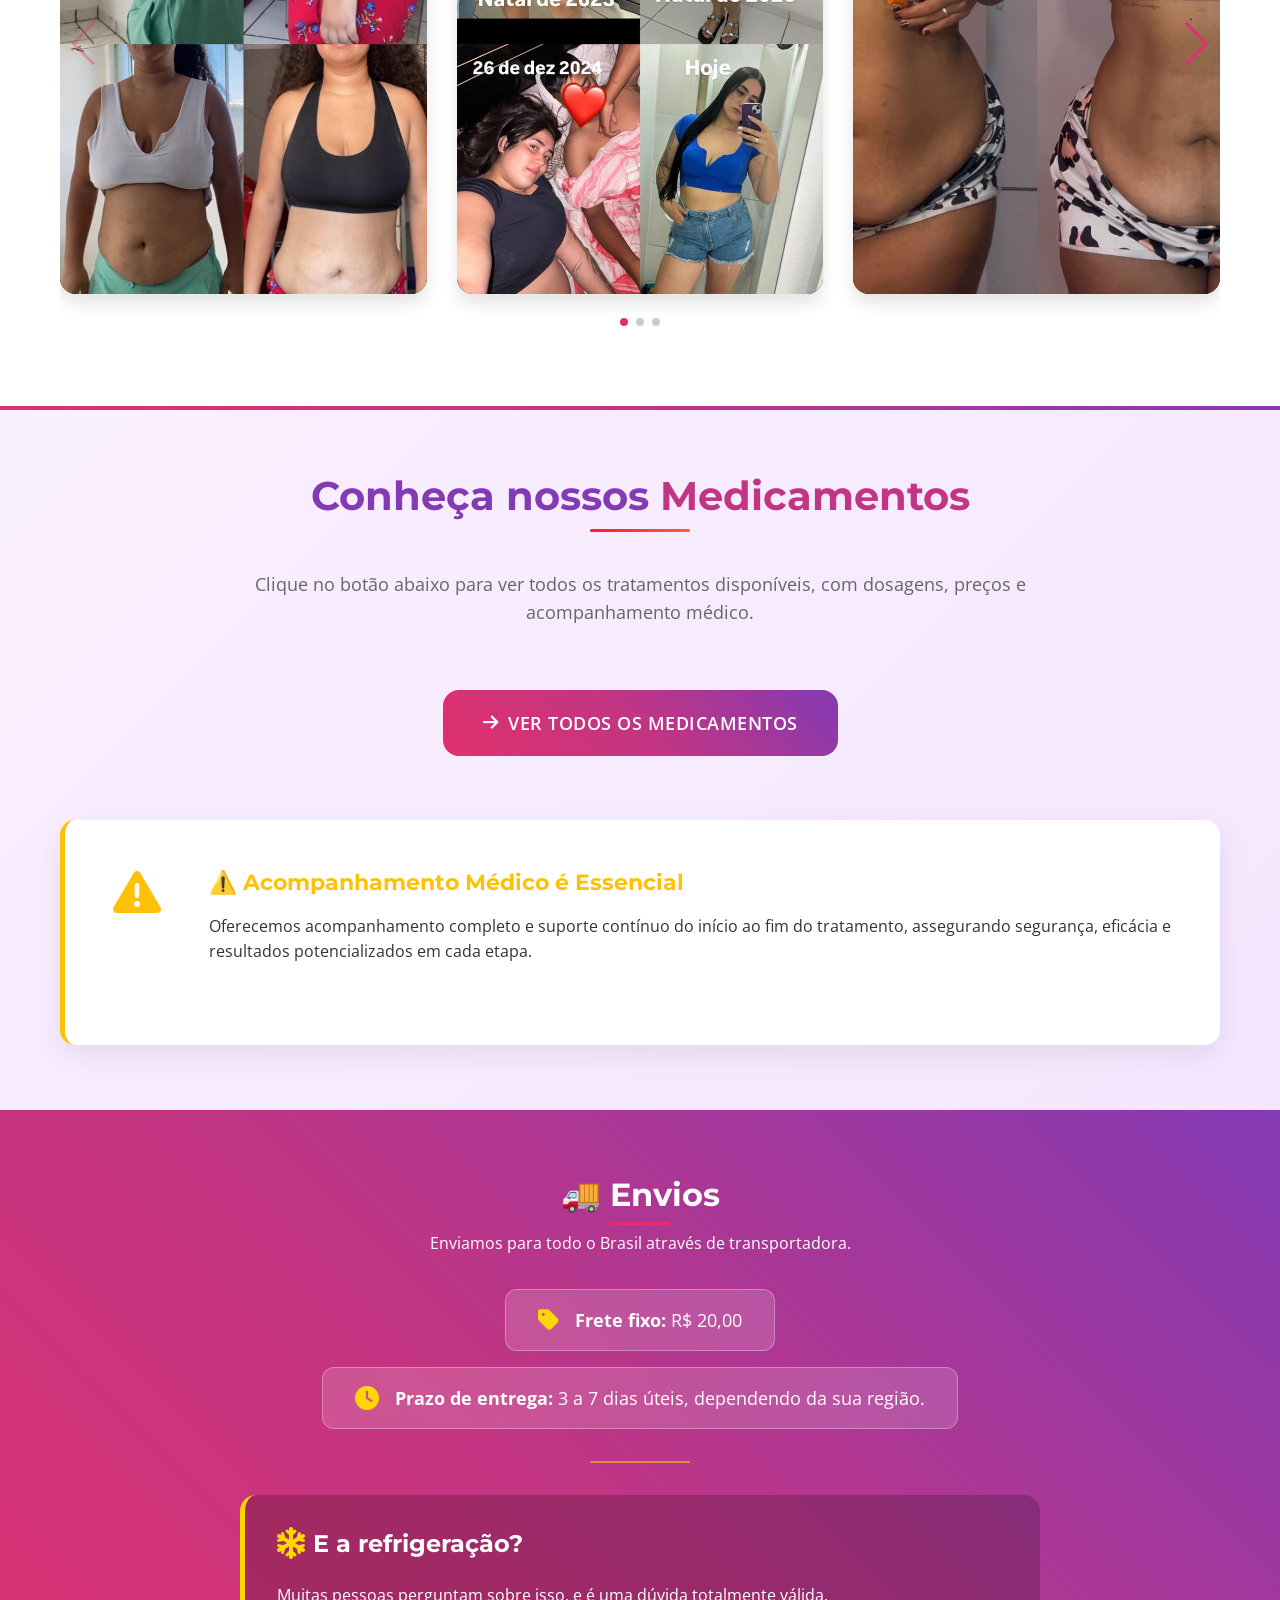
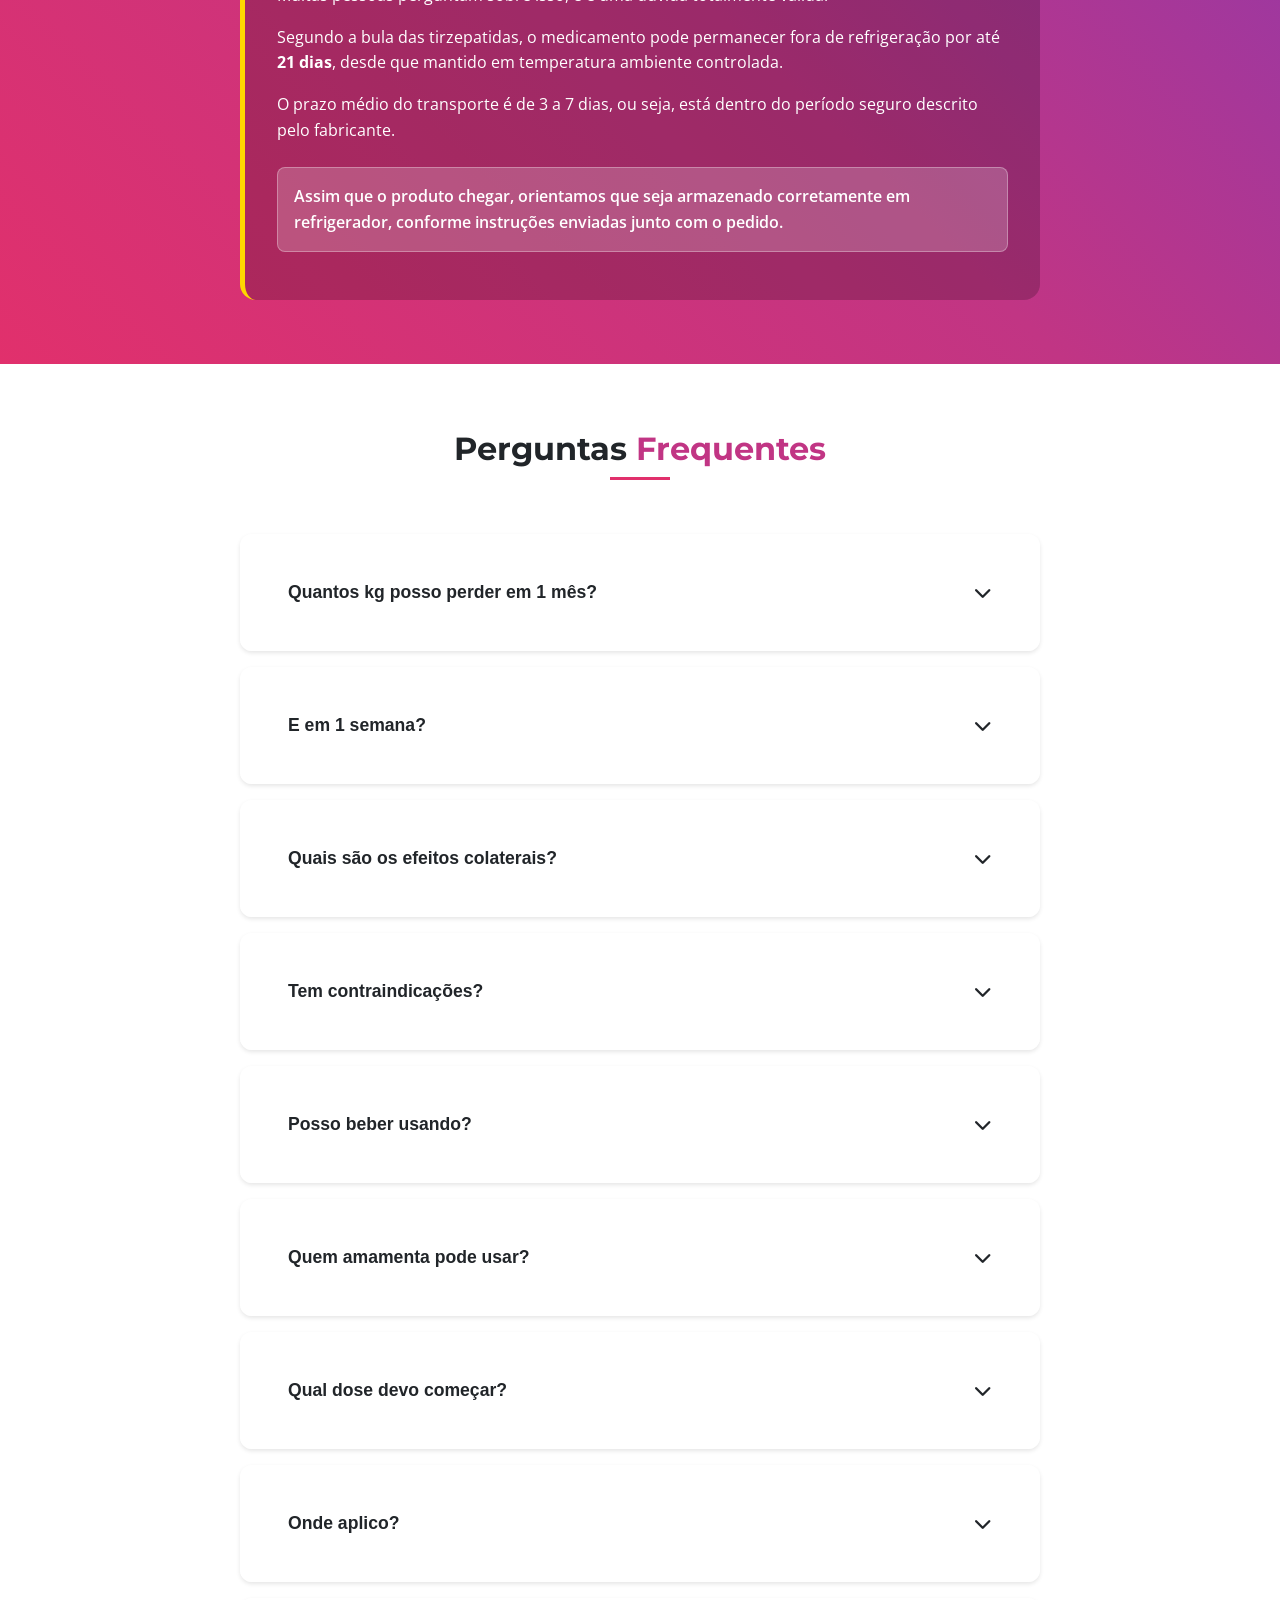
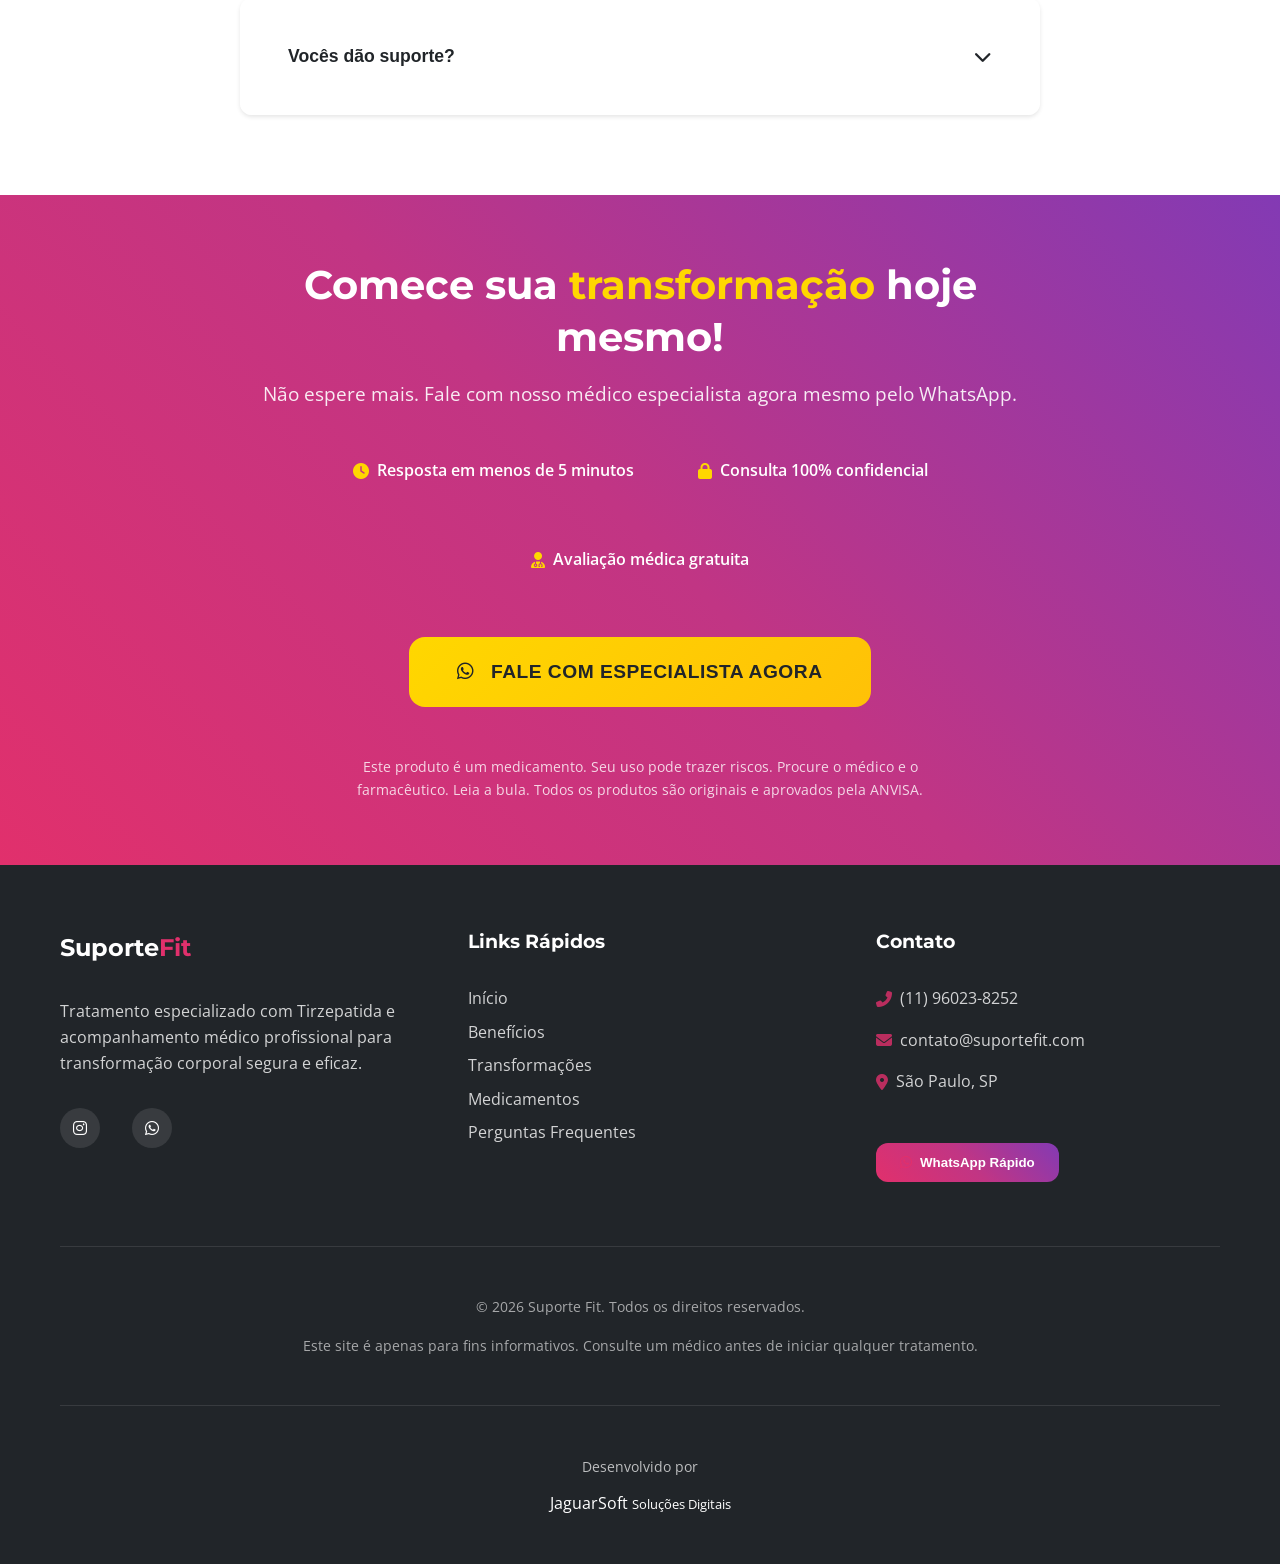
==== commit 99e892d8: "ok" ====
--- a/index.html
+++ b/index.html
@@ -530,15 +530,15 @@
             <div class="footer-credits">
                 <div class="credits-content">
                     <span class="credits-text">Desenvolvido por</span>
-                    <div class="jaguarsoft-logo">
-                            <text x="40" y="20" font-family="Arial, sans-serif" font-size="14" font-weight="bold" 
-                                  fill="url(#jaguarGradient)">
-                                JaguarSoft
-                            </text>
-                            <text x="40" y="27" font-family="Arial, sans-serif" font-size="8" fill="#666">
-                                Soluções Digitais
-                            </text>
-                    </div>
+
+                    <a href="https://jaguarsoft.com.br" 
+                    target="_blank" 
+                    class="jaguarsoft-logo">
+
+                        JaguarSoft
+                        <small>Soluções Digitais</small>
+
+                    </a>
                 </div>
             </div>
         </div>
--- a/assets/css/style.css
+++ b/assets/css/style.css
@@ -3,6 +3,18 @@
     margin: 0;
     padding: 0;
     box-sizing: border-box;
+}
+
+.jaguarsoft-logo {
+    text-decoration: none;
+    color: inherit;
+    display: flex;
+    flex-direction: column;
+    transition: 0.3s;
+}
+
+.jaguarsoft-logo:hover {
+    opacity: 0.8;
 }
 
 :root {
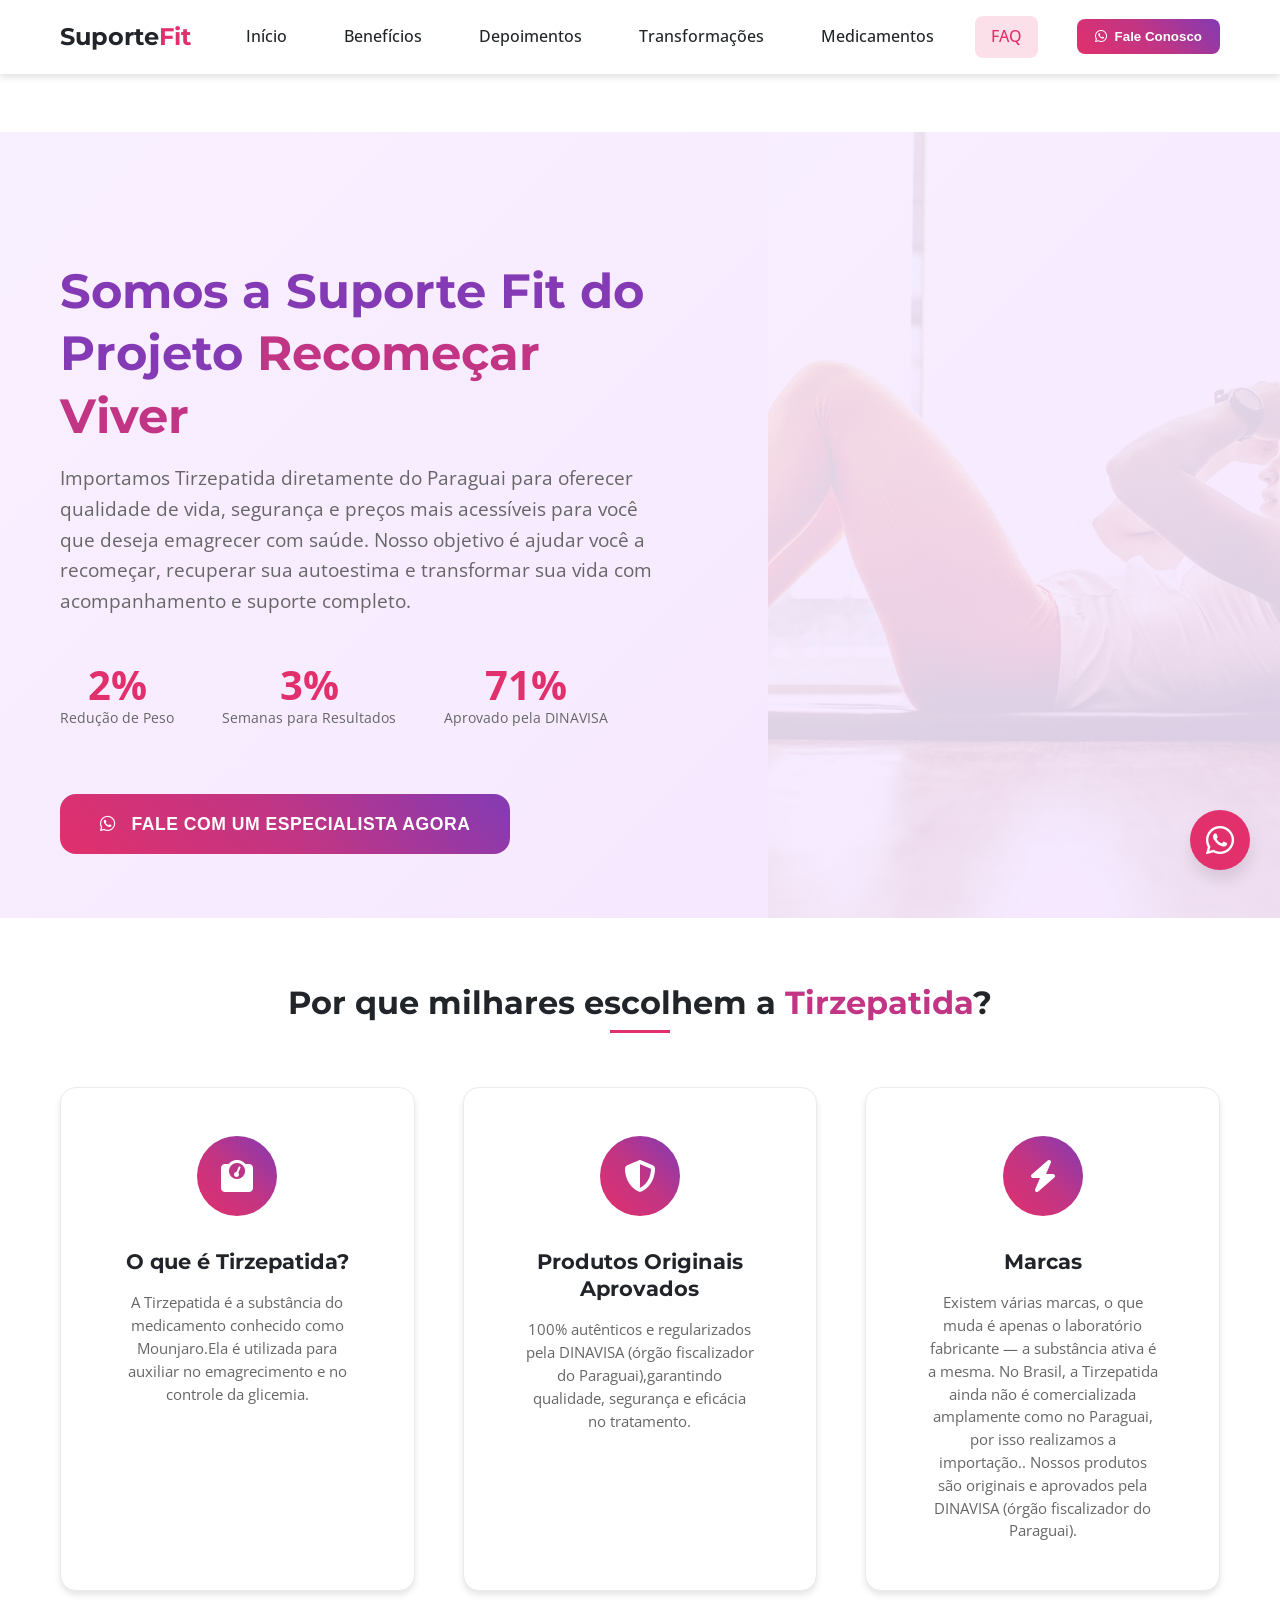
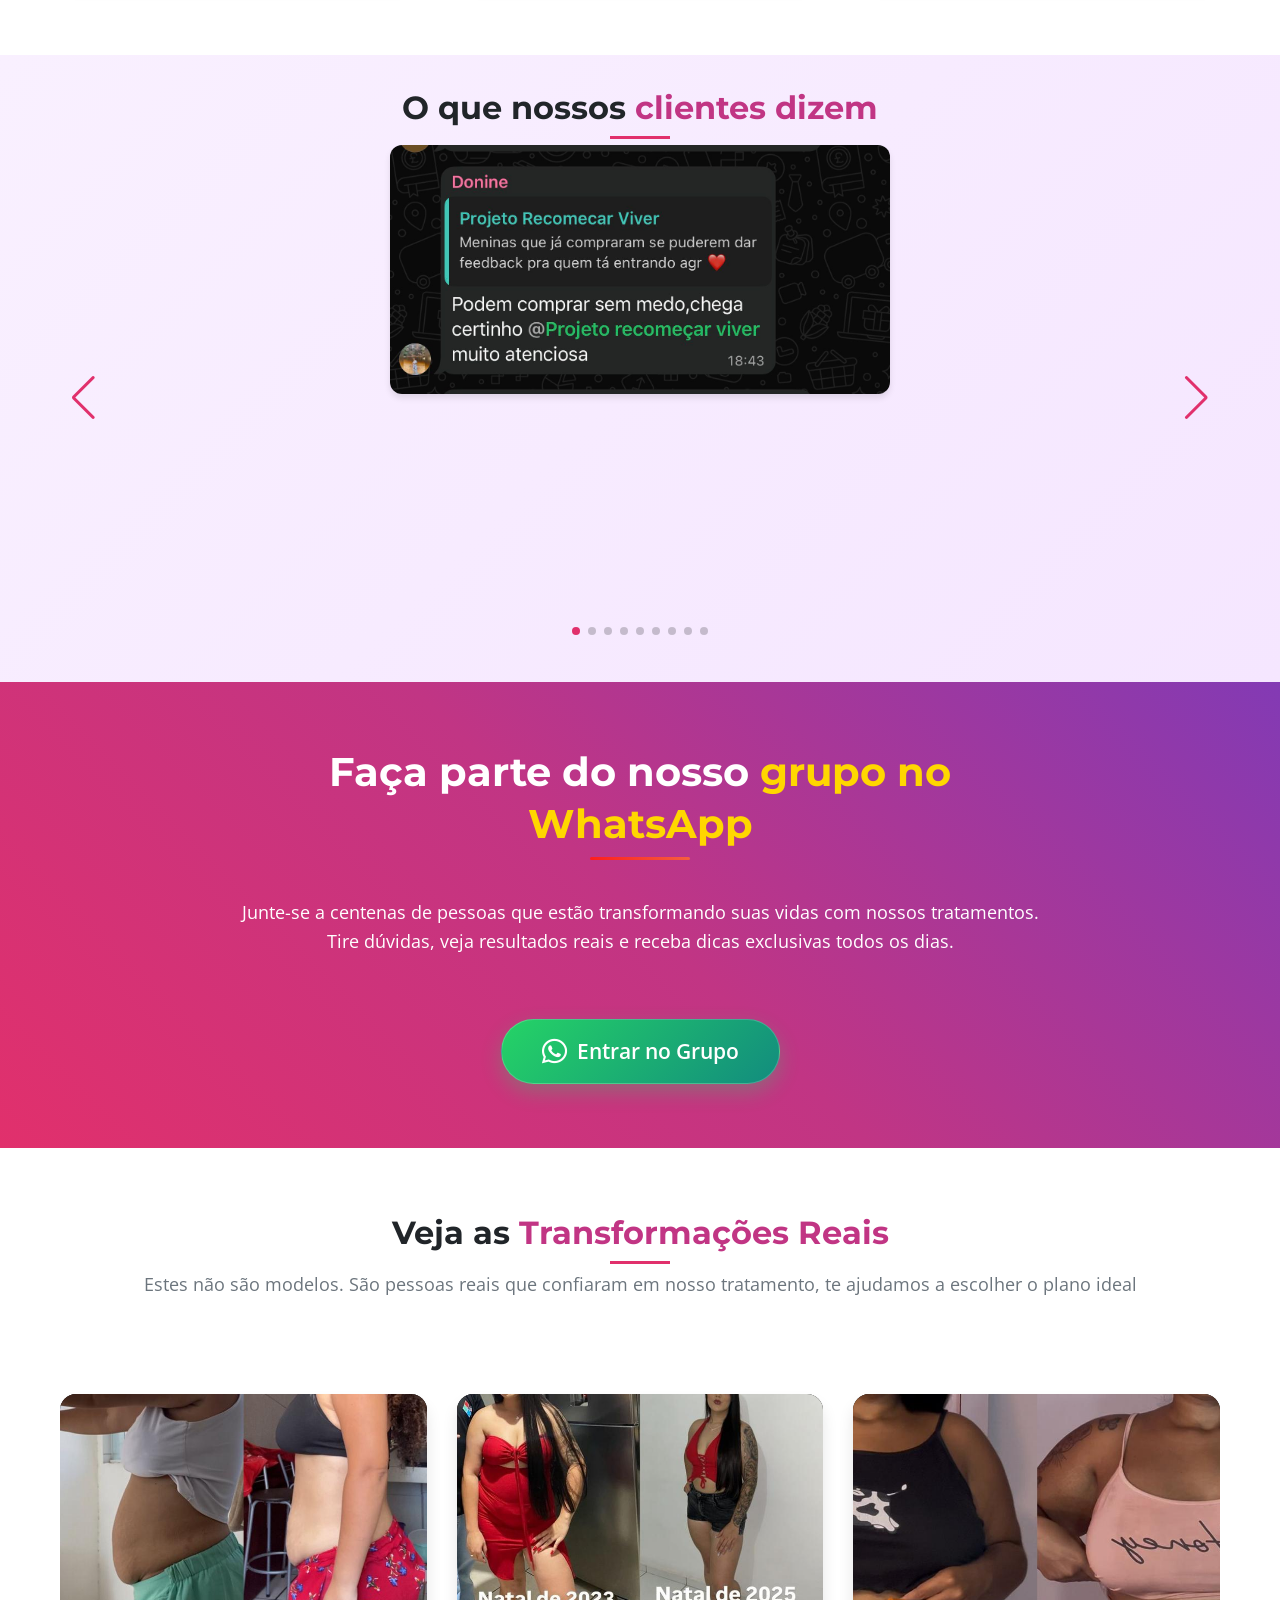
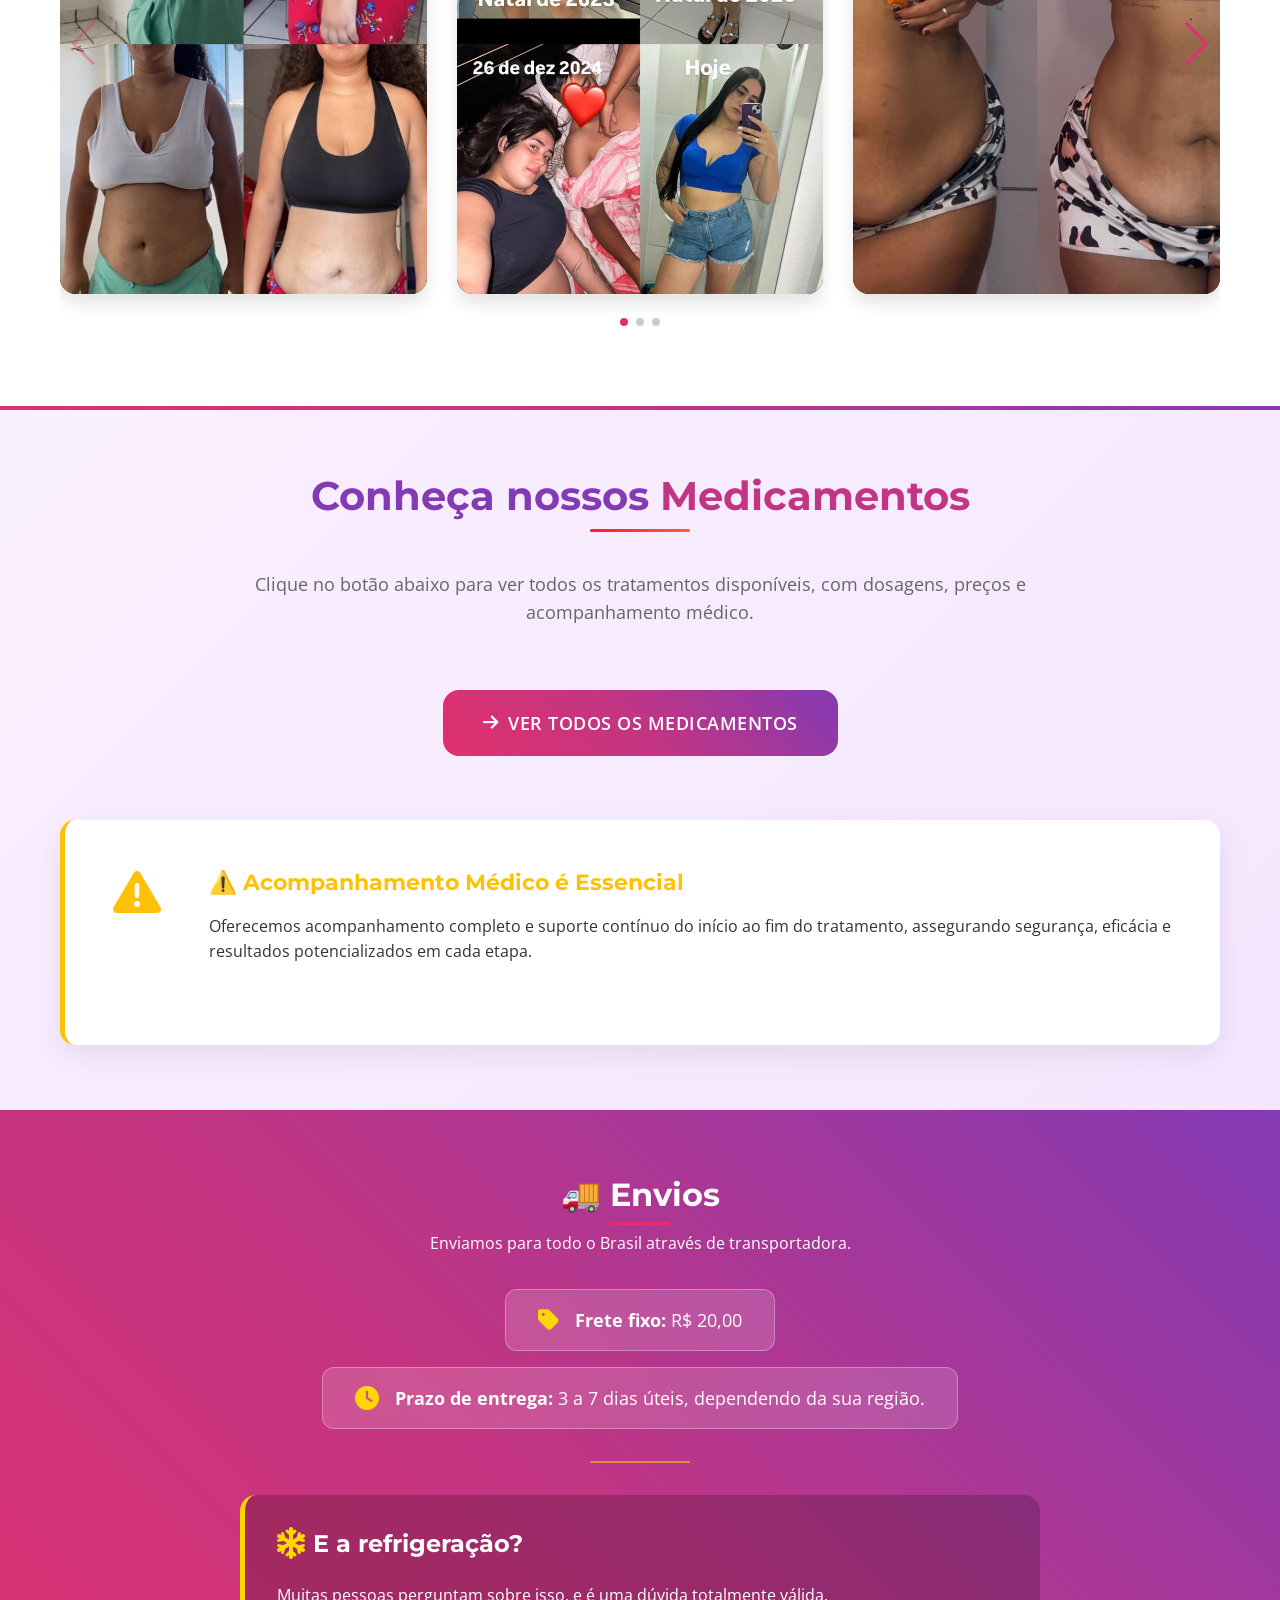
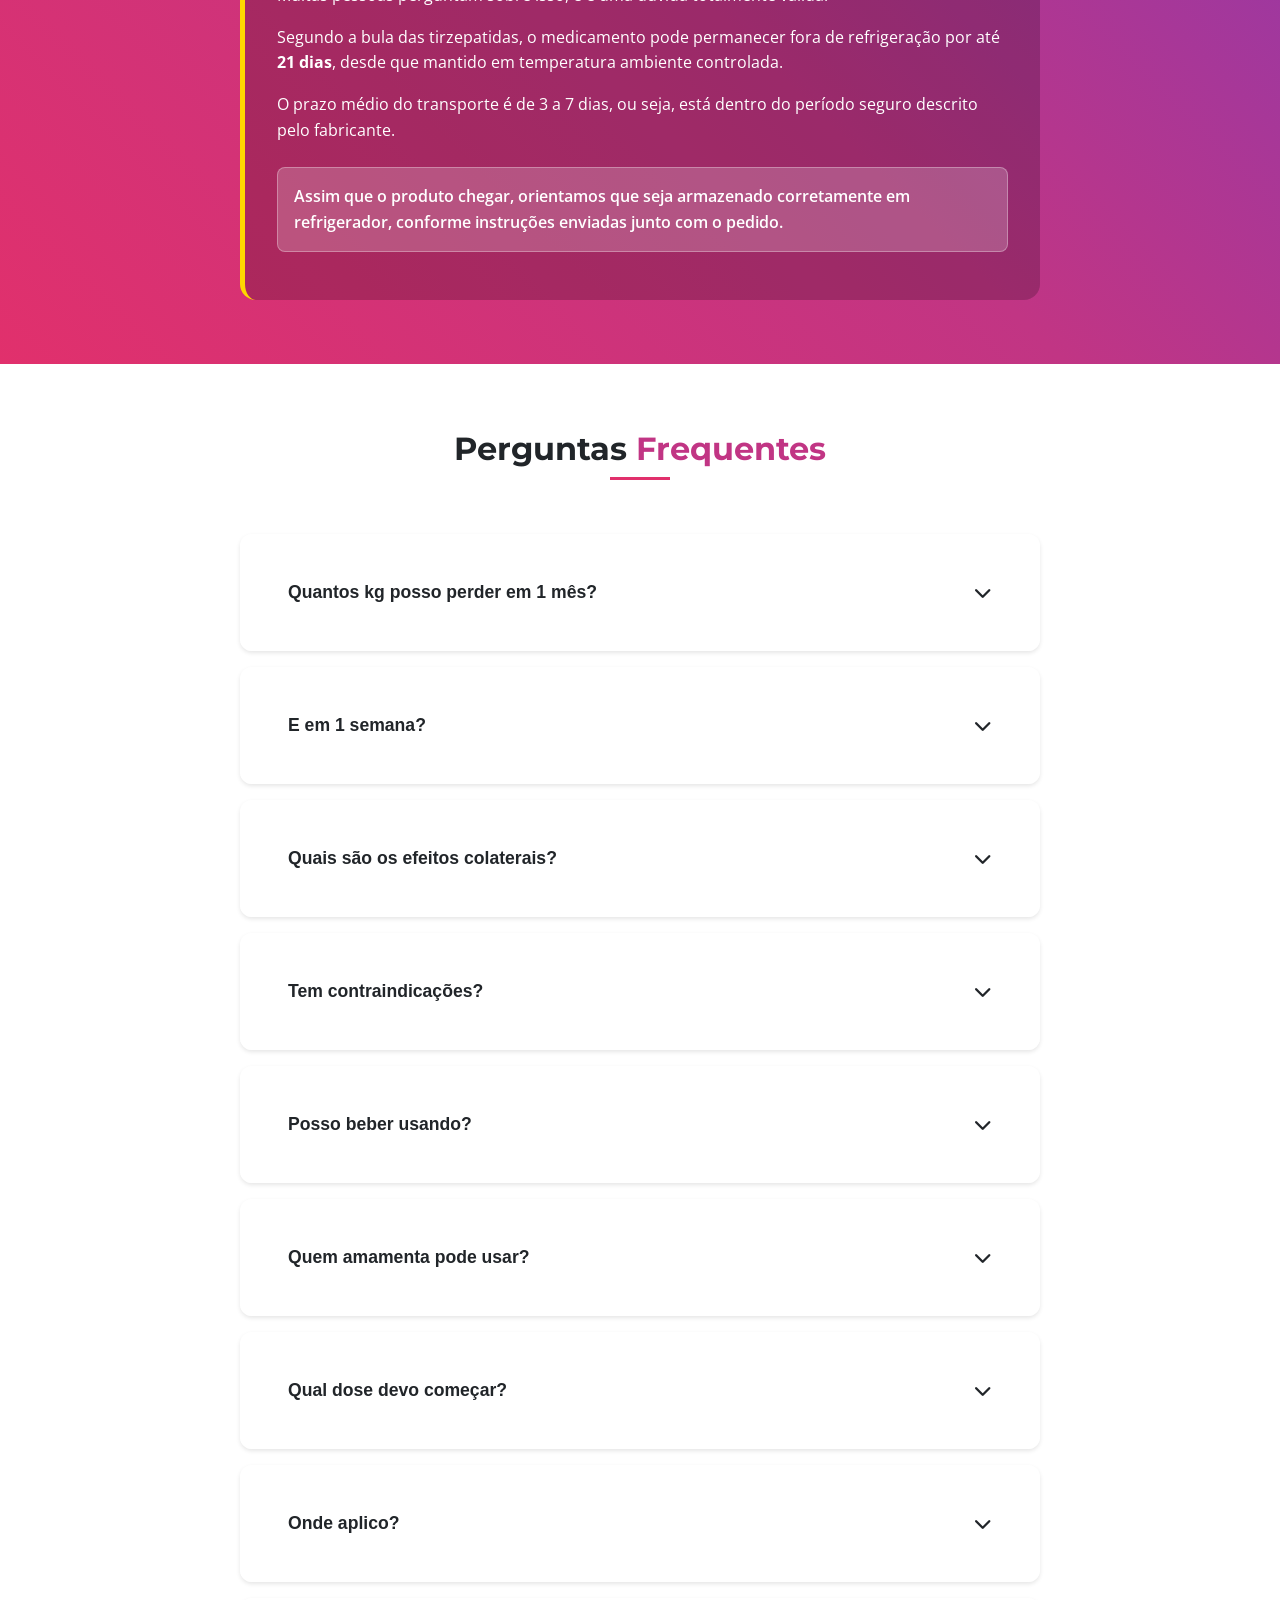
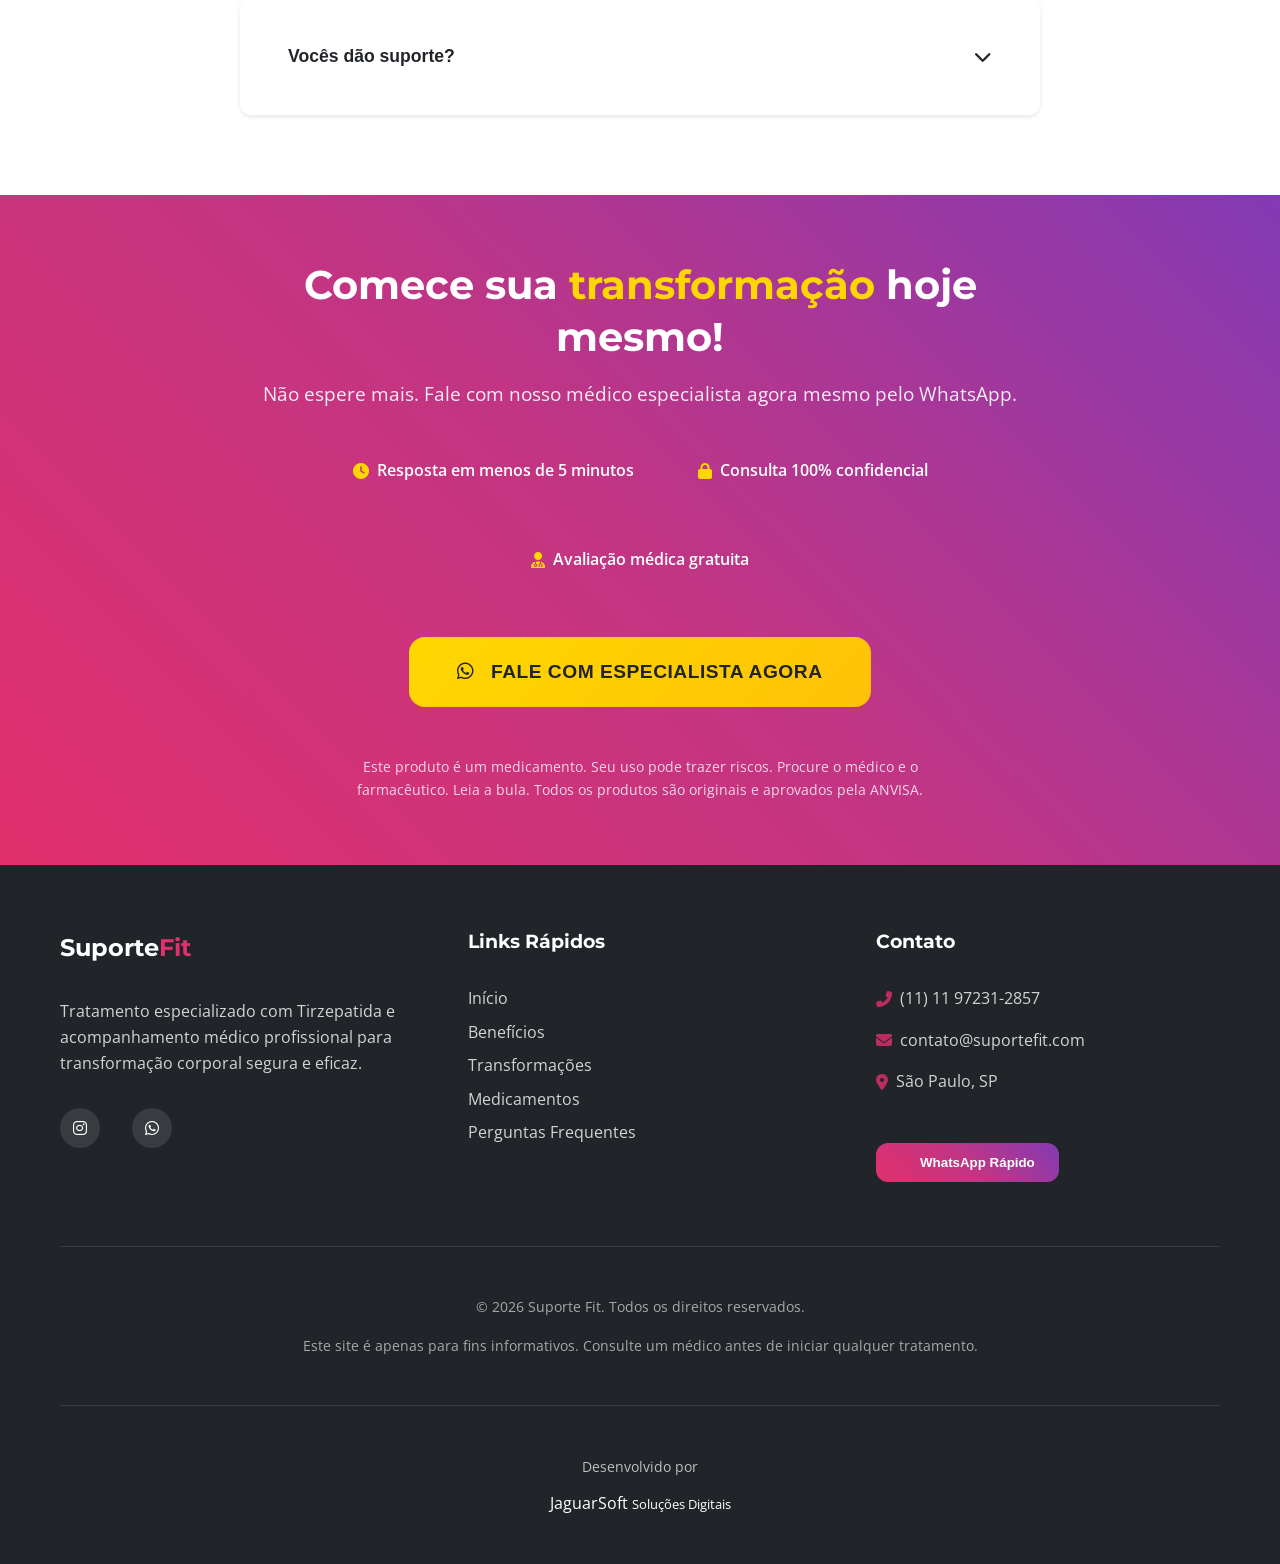
==== commit 684eeed7: "Corrige estrutura do projeto" ====
--- a/index.html
+++ b/index.html
@@ -23,6 +23,69 @@
     <link rel="stylesheet" href="assets/css/popup.css">
 </head>
 <body>
+    <div id="promoPopup">
+
+        <div class="popup-pascoa-content">
+
+            <button id="closePopupBtn" class="fechar-popup">&times;</button>
+
+            <div class="popup-pascoa-header">
+                <h2>🔥 Promoção Especial 🔥</h2>
+            </div>
+
+            <div class="popup-imagem">
+                <img src="assets/img/promo.jpeg" alt="Promoção">
+            </div>
+
+            <a
+                class="btn-whatsapp-popup"
+                href="https://wa.me/5511972312857?text=Olá!%20Vi%20essa%20promoção:%20https://suportefit.com.br/assets/img/promo.jpeg%20e%20quero%20aproveitar."
+                target="_blank">
+
+                <i class="fab fa-whatsapp"></i>
+
+                QUERO APROVEITAR A PROMOÇÃO
+
+            </a>
+
+            <div class="popup-pascoa-timer">
+
+                <div class="timer-box">
+                    <div id="days" class="timer-number">00</div>
+                    <div class="timer-label">Dias</div>
+                </div>
+
+                <div class="timer-box">
+                    <div id="hours" class="timer-number">00</div>
+                    <div class="timer-label">Horas</div>
+                </div>
+
+                <div class="timer-box">
+                    <div id="minutes" class="timer-number">00</div>
+                    <div class="timer-label">Min</div>
+                </div>
+
+                <div class="timer-box">
+                    <div id="seconds" class="timer-number">00</div>
+                    <div class="timer-label">Seg</div>
+                </div>
+
+            </div>
+
+            <div class="popup-urgencia">
+                Restam apenas <span id="qtdUnidades">10</span> unidades.
+            </div>
+
+            <div class="popup-pascoa-produtos">
+
+                <!-- Produtos -->
+
+            </div>
+
+        </div>
+
+    </div>
+
     <!-- WhatsApp Float Button -->
     <div class="whatsapp-float">
         <a href="https://api.whatsapp.com/message/MMY5Y3WPRLYHJ1?autoload=1&app_absent=0" target="_blank" aria-label="Fale conosco no WhatsApp">
@@ -183,7 +246,7 @@
                 </div>
 
             <div class="grupo-whatsapp-btn-container">
-                <a href="https://chat.whatsapp.com/D7OwinF6PhWEc9DKPg7VlL?mode=gi_t" target="_blank" class="grupo-whatsapp-btn">
+                <a href="https://chat.whatsapp.com/BdGI9V1WNwL8PSlN6iTNsH?s=sh&p=i&ilr=1" target="_blank" class="grupo-whatsapp-btn">
                     <i class="fab fa-whatsapp"></i> Entrar no Grupo
                 </a>
             </div>
@@ -494,7 +557,7 @@
                     <div class="social-icons">
                         <a href="https://www.instagram.com/recomecarviver01?igsh=MXBnYmNoMTl4dWh5aw%3D%3D&utm_source=qr" aria-label="Instagram"><i class="fab fa-instagram"></i></a>
                         <!-- <a href="#" aria-label="Facebook"><i class="fab fa-facebook-f"></i></a> -->
-                        <a href="https://wa.me/5511960238252" aria-label="WhatsApp"><i class="fab fa-whatsapp"></i></a>
+                        <a href="https://wa.me/5511972312857" aria-label="WhatsApp"><i class="fab fa-whatsapp"></i></a>
                     </div>
                 </div>
                 
@@ -512,7 +575,7 @@
                 <div class="footer-contact">
                     <h3>Contato</h3>
                     <ul>
-                        <li><i class="fas fa-phone-alt"></i> (11) 96023-8252</li>
+                        <li><i class="fas fa-phone-alt"></i> (11) 11 97231-2857</li>
                         <li><i class="fas fa-envelope"></i> contato@suportefit.com</li>
                         <li><i class="fas fa-map-marker-alt"></i> São Paulo, SP</li>
                     </ul>
@@ -549,7 +612,8 @@
     
     <!-- Nosso JavaScript externo -->
     <script src="assets/js/script.js"></script>
-    
+    <!-- POPUP JS -->
+    <script src="assets/js/popup.js"></script>
 
 </body>
 </html>
--- a/assets/css/popup.css
+++ b/assets/css/popup.css
@@ -1,168 +1,187 @@
 #promoPopup {
-  position: fixed;
-  top: 0;
-  left: 0;
-  width: 100%;
-  height: 100%;
-  background: rgba(0,0,0,0.85);
-  backdrop-filter: blur(5px);
-  z-index: 999999;
-  display: flex;
-  align-items: center;
-  justify-content: center;
-  visibility: hidden;
-  opacity: 0;
-  transition: all 0.3s ease;
-  font-family: 'Montserrat', sans-serif;
+    position: fixed;
+    inset: 0;
+    background: rgba(0,0,0,.85);
+    backdrop-filter: blur(6px);
+    z-index: 999999;
+    display: flex;
+    align-items: center;
+    justify-content: center;
+    visibility: hidden;
+    opacity: 0;
+    transition: .3s;
+    padding: 15px;
+    overflow-y: auto;
+    font-family: 'Montserrat', sans-serif;
 }
 
-#promoPopup.active {
-  visibility: visible;
-  opacity: 1;
+#promoPopup.active{
+    visibility: visible;
+    opacity:1;
 }
 
-.popup-pascoa-content {
-  background: linear-gradient(135deg, #1a1a1a, #2c2c2c);
-  max-width: 600px;
-  width: 90%;
-  border-radius: 32px;
-  position: relative;
-  box-shadow: 0 25px 50px rgba(0,0,0,0.5);
-  transform: scale(0.9);
-  transition: transform 0.3s;
-  overflow: hidden;
+.popup-pascoa-content{
+    position: relative;
+    width:100%;
+    max-width:720px;
+    max-height:95vh;
+    overflow-y:auto;
+    background:#111;
+    border-radius:22px;
+    box-shadow:0 20px 60px rgba(0,0,0,.5);
+    transform:scale(.95);
+    transition:.3s;
 }
 
-#promoPopup.active .popup-pascoa-content {
-  transform: scale(1);
+#promoPopup.active .popup-pascoa-content{
+    transform:scale(1);
 }
 
-.popup-pascoa-header {
-  background: linear-gradient(135deg, #ff8c42, #ff6b2b);
-  padding: 20px;
-  text-align: center;
+.popup-pascoa-content::-webkit-scrollbar{
+    width:8px;
 }
 
-.popup-pascoa-header h2 {
-  margin: 0;
-  color: white;
+.popup-pascoa-content::-webkit-scrollbar-thumb{
+    background:#ff8c42;
+    border-radius:20px;
 }
 
-.popup-pascoa-timer {
-  background: rgba(0,0,0,0.5);
-  padding: 15px;
-  text-align: center;
+.popup-pascoa-header{
+    background:linear-gradient(135deg,#ff8c42,#ff5722);
+    padding:18px;
+    text-align:center;
 }
 
-.timer-box {
-  display: inline-block;
-  background: #000;
-  padding: 8px 12px;
-  margin: 0 5px;
-  border-radius: 12px;
+.popup-pascoa-header h2{
+    color:#fff;
+    margin:0;
+    font-size:1.5rem;
 }
 
-.timer-number {
-  font-size: 1.8rem;
-  font-weight: bold;
-  color: #ff8c42;
+.popup-imagem{
+    width:100%;
 }
 
-.timer-label {
-  font-size: 0.7rem;
-  color: #ccc;
+.popup-imagem img{
+    display:block;
+    width:100%;
+    height:auto;
 }
 
-.popup-urgencia {
-  background: linear-gradient(135deg, #ff3b3b, #ff0000);
-  color: white;
-  text-align: center;
-  padding: 10px;
-  font-weight: bold;
-  animation: pulse 1.5s infinite;
+.popup-pascoa-timer{
+    display:flex;
+    justify-content:center;
+    gap:10px;
+    flex-wrap:wrap;
+    padding:20px;
+    background:#181818;
 }
 
-@keyframes pulse {
-  0% { transform: scale(1); }
-  50% { transform: scale(1.03); }
-  100% { transform: scale(1); }
+.timer-box{
+    width:75px;
+    background:#000;
+    border-radius:14px;
+    padding:10px;
+    text-align:center;
 }
 
-.popup-pascoa-produtos {
-  padding: 20px;
+.timer-number{
+    font-size:1.7rem;
+    color:#ff8c42;
+    font-weight:bold;
 }
 
-.produto-item {
-  background: rgba(255,255,255,0.05);
-  border-radius: 16px;
-  padding: 12px;
-  margin-bottom: 10px;
-  display: flex;
-  justify-content: space-between;
-  align-items: center;
-  flex-wrap: wrap;
+.timer-label{
+    font-size:.75rem;
+    color:#bbb;
 }
 
-.produto-nome {
-  color: white;
-  font-weight: 600;
+.popup-urgencia{
+    background:#ff2e2e;
+    color:#fff;
+    padding:12px;
+    text-align:center;
+    font-weight:bold;
 }
 
-.produto-preco {
-  color: #ffaa66;
-  font-weight: bold;
+.popup-pascoa-produtos{
+    padding:20px;
 }
 
-.produto-preco-antigo {
-  text-decoration: line-through;
-  color: #888;
-  margin-right: 5px;
+.fechar-popup{
+    position:absolute;
+    top:12px;
+    right:12px;
+    width:42px;
+    height:42px;
+    border:none;
+    border-radius:50%;
+    background:rgba(0,0,0,.7);
+    color:#fff;
+    cursor:pointer;
+    font-size:24px;
+    z-index:10;
 }
 
-.btn-small-wpp {
-  background: #25D366;
-  border: none;
-  border-radius: 20px;
-  padding: 6px 12px;
-  color: white;
-  cursor: pointer;
+.fechar-popup:hover{
+    background:#ff3b3b;
 }
 
-.btn-wpp-grande {
-  background: #25D366;
-  border: none;
-  border-radius: 50px;
-  padding: 14px;
-  width: 100%;
-  color: white;
-  font-weight: bold;
-  margin-top: 15px;
-  cursor: pointer;
+/* BOTÃO WHATSAPP */
+
+.btn-whatsapp-popup{
+    display:flex;
+    justify-content:center;
+    align-items:center;
+    gap:12px;
+    width:calc(100% - 40px);
+    margin:20px;
+    padding:18px;
+    border-radius:14px;
+    background:#25D366;
+    color:#fff;
+    text-decoration:none;
+    font-size:20px;
+    font-weight:700;
+    transition:.3s;
 }
 
-.fechar-popup {
-  position: absolute;
-  top: 10px;
-  right: 20px;
-  color: white;
-  font-size: 28px;
-  cursor: pointer;
-  background: none;
-  border: none;
-}
-.btn-promo {
-  display: inline-block;
-  background: linear-gradient(45deg, #ff3b3b, #ff7b00);
-  color: #fff;
-  padding: 14px 25px;
-  border-radius: 8px;
-  font-weight: bold;
-  text-decoration: none;
-  font-size: 16px;
-  transition: 0.3s;
+.btn-whatsapp-popup:hover{
+    transform:translateY(-2px);
+    background:#1ebe5d;
+    box-shadow:0 10px 30px rgba(37,211,102,.35);
 }
 
-.btn-promo:hover {
-  transform: scale(1.05);
-  box-shadow: 0 0 15px rgba(255, 59, 59, 0.6);
+.btn-whatsapp-popup i{
+    font-size:28px;
+}
+
+@media (max-width:768px){
+
+    .popup-pascoa-content{
+        width:100%;
+        max-height:97vh;
+        border-radius:18px;
+    }
+
+    .popup-pascoa-header h2{
+        font-size:1.15rem;
+    }
+
+    .timer-box{
+        width:60px;
+        padding:8px;
+    }
+
+    .timer-number{
+        font-size:1.3rem;
+    }
+
+    .btn-whatsapp-popup{
+        margin:15px;
+        width:calc(100% - 30px);
+        font-size:17px;
+        padding:15px;
+    }
+
 }
